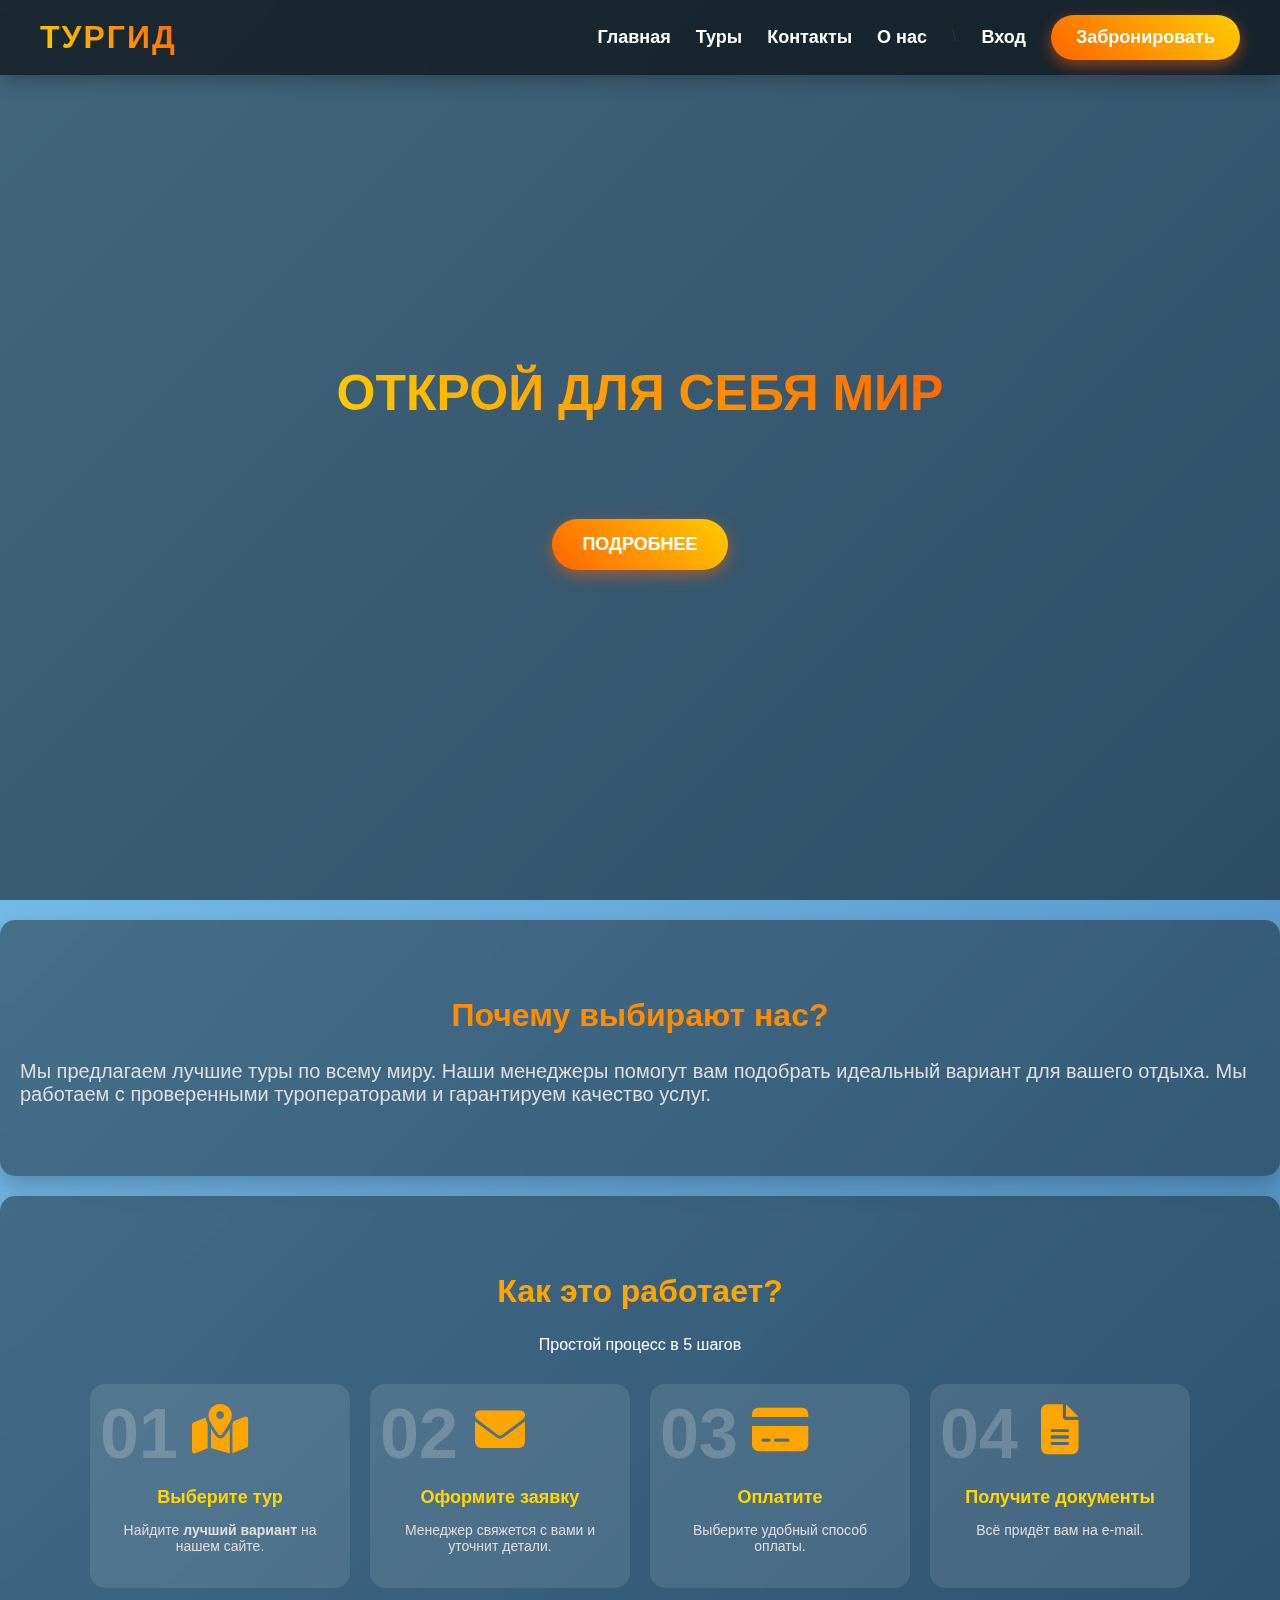
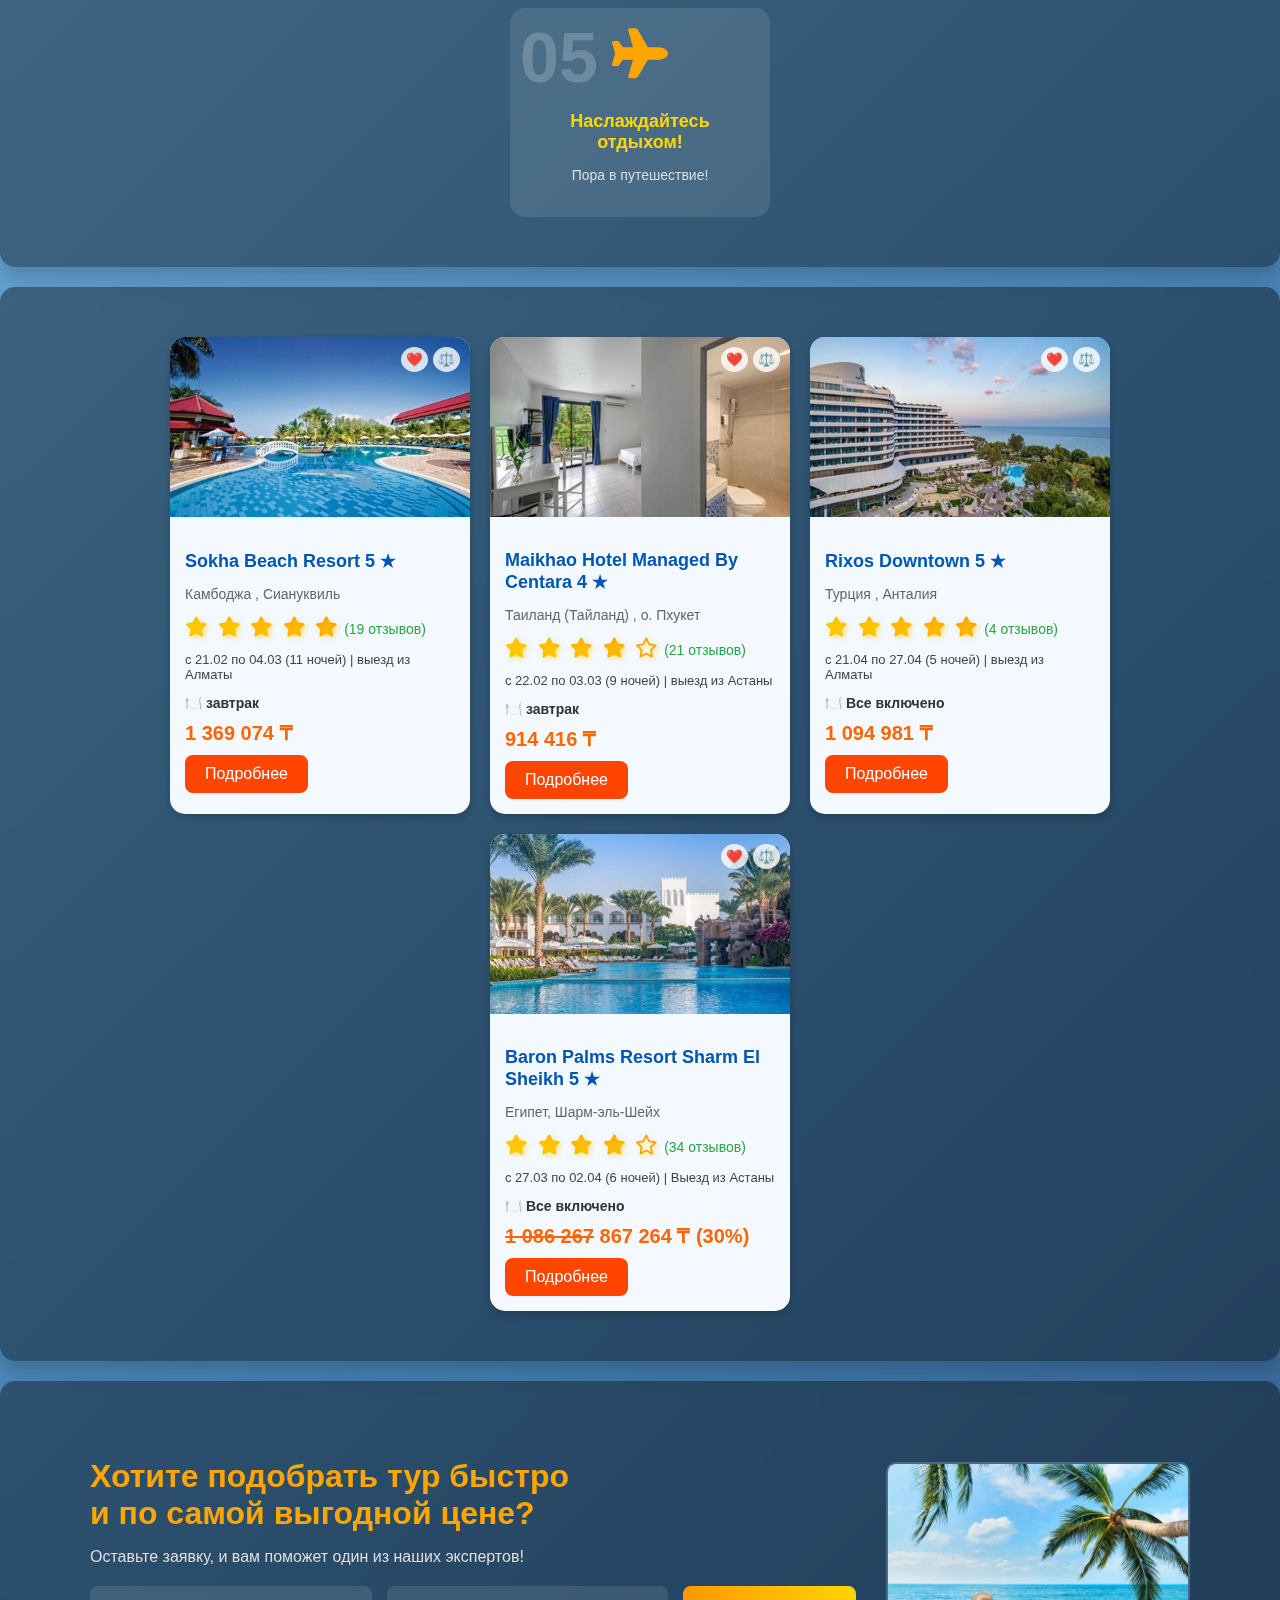
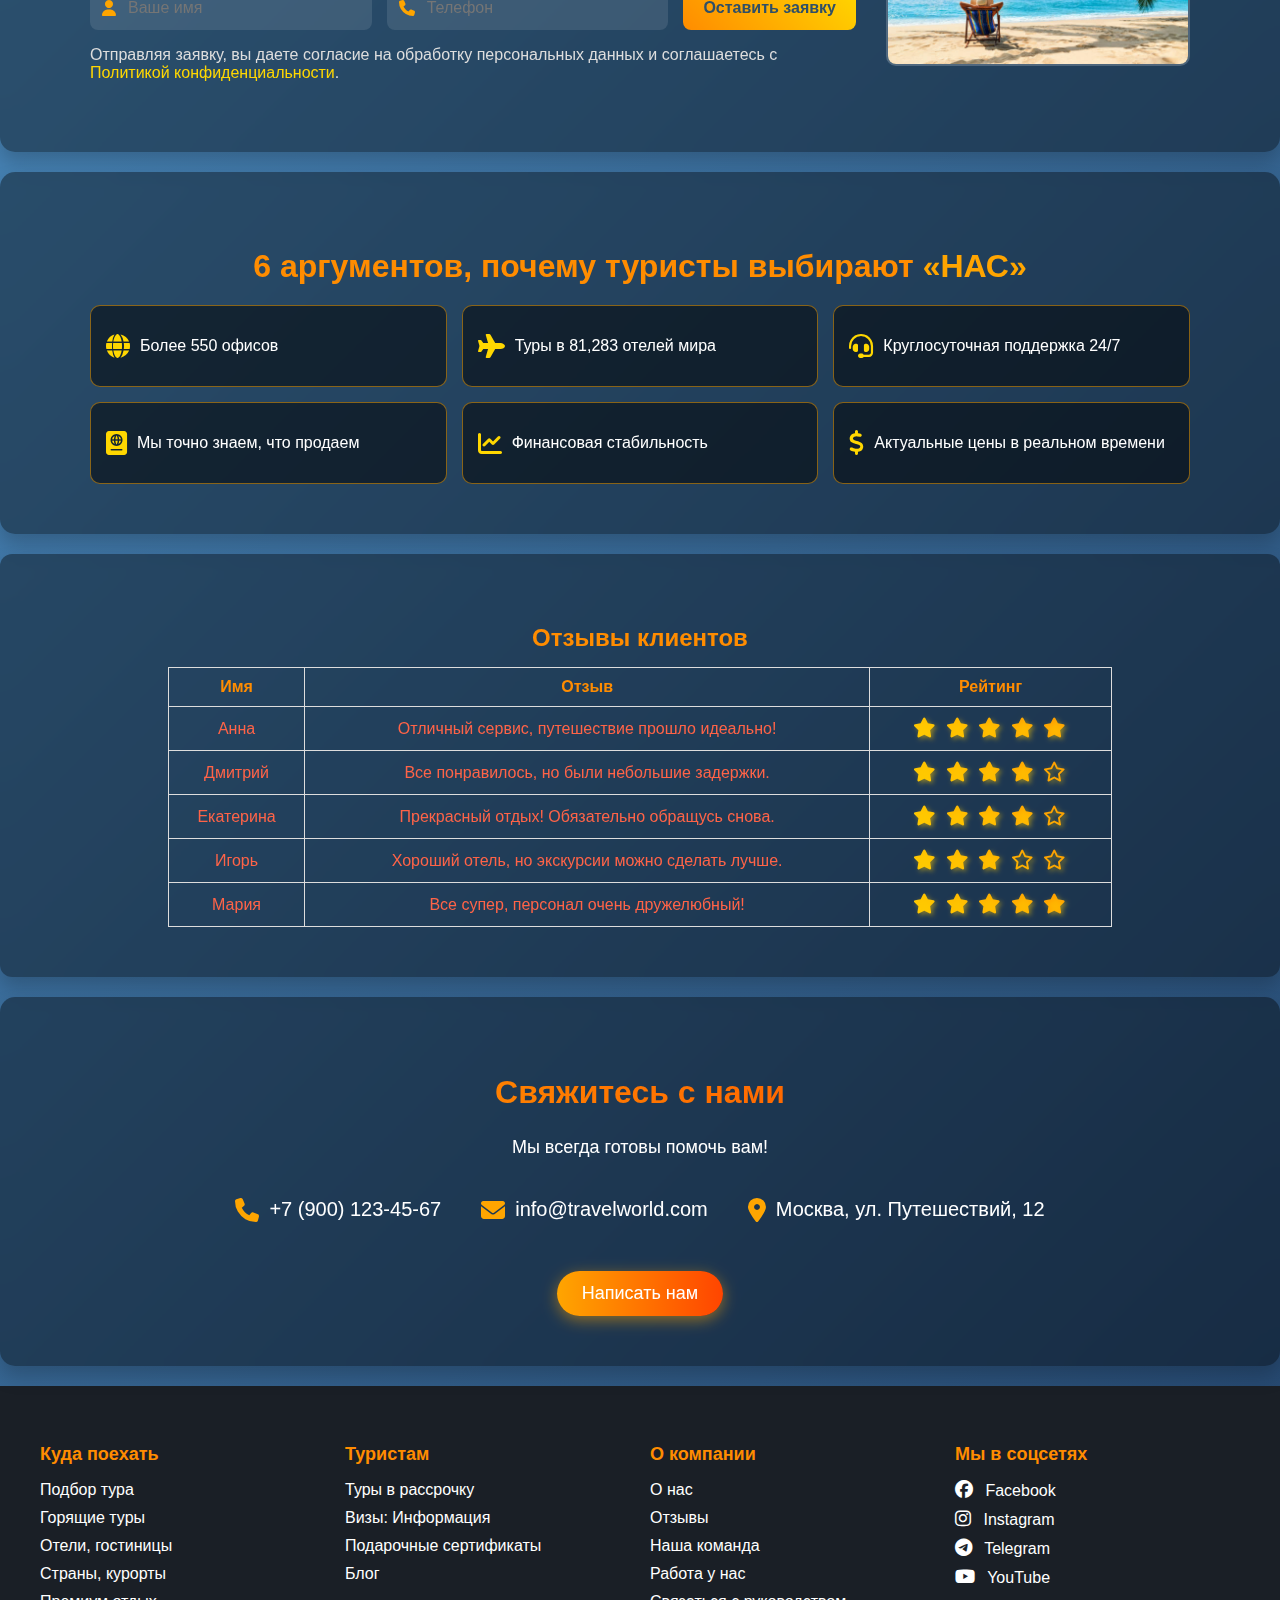
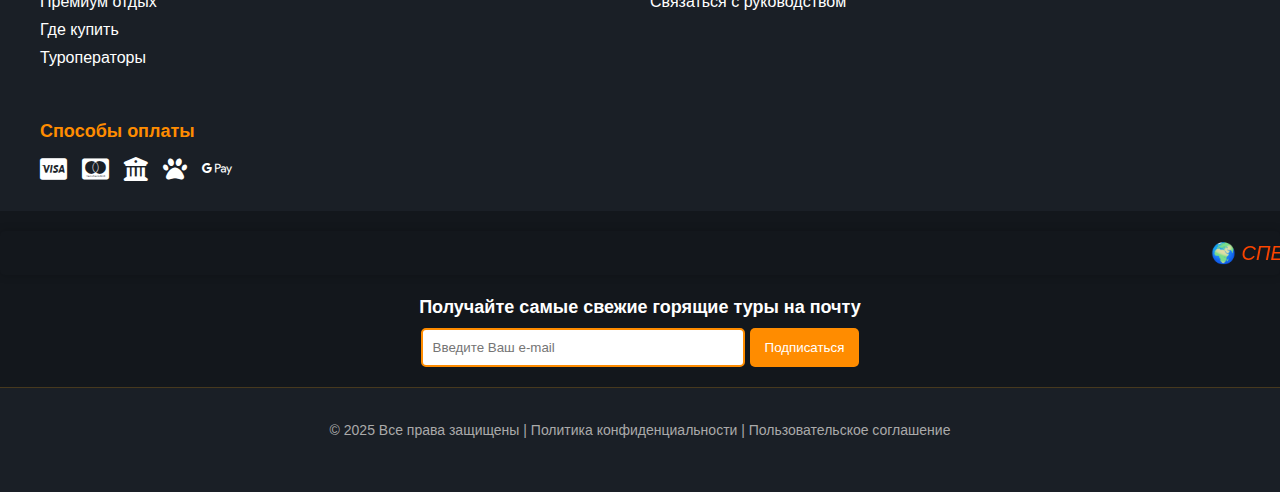
==== index.html @ cc130169 "add login form and js script" ====
<!DOCTYPE html>
<html lang="ru">
  <head>
    <meta charset="UTF-8" />
    <meta name="viewport" content="width=device-width, initial-scale=1.0" />
    <title>Туристическое агентство</title>
    <link rel="stylesheet" href="style.css" />
    <link
      rel="stylesheet"
      href="https://cdnjs.cloudflare.com/ajax/libs/font-awesome/6.4.2/css/all.min.css"
    />
  </head>
  <body>
    <header>
      <div class="header-container">
        <div class="logo">ТурГид</div>
        <div class="nav-buttons">
          <nav>
            <ul>
              <li><a href="#home">Главная</a></li>
              <li><a href="#cards-container">Туры</a></li>
              <li><a href="#contacts">Контакты</a></li>
              <li><a href="#about">О нас</a></li>
              \
              <li><a href="#" id="login-button">Вход</a></li>
            </ul>
          </nav>
          <a href="#" class="header-button">Забронировать</a>
        </div>
      </div>
    </header>

    <section id="home" class="home">
      <div class="home-content">
        <h1>Открой для себя мир</h1>
        <p>Путешествия, которые оставят незабываемые впечатления.</p>
        <a href="#" class="info">Подробнее</a>
      </div>
    </section>

    <section id="about" class="about">
      <div class="about-container">
        <div class="about-text">
          <h2>Почему выбирают нас?</h2>
          <p>
            Мы предлагаем лучшие туры по всему миру. Наши менеджеры помогут вам
            подобрать идеальный вариант для вашего отдыха. Мы работаем с
            проверенными туроператорами и гарантируем качество услуг.
          </p>
        </div>
      </div>
    </section>

    <section class="steps">
      <h2>Как это работает?</h2>
      <p>Простой процесс в 5 шагов</p>
      <div class="steps-container">
        <div class="step">
          <span class="step-number">01</span>
          <i class="fas fa-map-marked-alt"></i>
          <h3><b>Выберите тур</b></h3>
          <p>Найдите <b>лучший вариант</b> на нашем сайте.</p>
        </div>
        <div class="step">
          <span class="step-number">02</span>
          <i class="fas fa-envelope"></i>
          <h3>Оформите заявку</h3>
          <p>Менеджер свяжется с вами и уточнит детали.</p>
        </div>
        <div class="step">
          <span class="step-number">03</span>
          <i class="fas fa-credit-card"></i>
          <h3>Оплатите</h3>
          <p>Выберите удобный способ оплаты.</p>
        </div>
        <div class="step">
          <span class="step-number">04</span>
          <i class="fas fa-file-alt"></i>
          <h3>Получите документы</h3>
          <p>Всё придёт вам на e-mail.</p>
        </div>
        <div class="step">
          <span class="step-number">05</span>
          <i class="fas fa-plane"></i>
          <h3>Наслаждайтесь отдыхом!</h3>
          <p>Пора в путешествие!</p>
        </div>
      </div>
    </section>

    <div id="cards-container" class="cards-container">
      <div class="tour-card">
        <div class="card-image">
          <img src="sokha.jpg" alt="Отель" />
          <div class="card-icons">
            <button class="icon-button">❤️</button>
            <button class="icon-button">⚖️</button>
          </div>
        </div>
        <div class="card-content">
          <h3>Sokha Beach Resort 5 ★</h3>
          <p class="location">Камбоджа , Сиануквиль</p>
          <p class="rating">
            <span class="stars">
              <i class="fa-solid fa-star"></i>
              <i class="fa-solid fa-star"></i>
              <i class="fa-solid fa-star"></i>
              <i class="fa-solid fa-star"></i>
              <i class="fa-solid fa-star"></i>
            </span>
            <span class="reviews">(19 отзывов)</span>
          </p>
          <p class="details">с 21.02 по 04.03 (11 ночей) | выезд из Алматы</p>
          <p class="food">🍽️ завтрак</p>
          <p class="price">1 369 074 ₸</p>
          <button class="details-button">Подробнее</button>
        </div>
      </div>

      <div class="tour-card">
        <div class="card-image">
          <img src="maikhao.jpg" alt="Отель" />
          <div class="card-icons">
            <button class="icon-button">❤️</button>
            <button class="icon-button">⚖️</button>
          </div>
        </div>
        <div class="card-content">
          <h3>Maikhao Hotel Managed By Centara 4 ★</h3>
          <p class="location">Таиланд (Тайланд) , о. Пхукет</p>
          <p class="rating">
            <span class="stars">
              <i class="fa-solid fa-star"></i>
              <i class="fa-solid fa-star"></i>
              <i class="fa-solid fa-star"></i>
              <i class="fa-solid fa-star"></i>
              <i class="fa-regular fa-star"></i>
            </span>
            <span class="reviews">(21 отзывов)</span>
          </p>
          <p class="details">с 22.02 по 03.03 (9 ночей) | выезд из Астаны</p>
          <p class="food">🍽️ завтрак</p>
          <p class="price">914 416 ₸</p>
          <button class="details-button">Подробнее</button>
        </div>
      </div>

      <div class="tour-card">
        <div class="card-image">
          <img src="rixos.jpg" alt="Отель" />
          <div class="card-icons">
            <button class="icon-button">❤️</button>
            <button class="icon-button">⚖️</button>
          </div>
        </div>
        <div class="card-content">
          <h3>Rixos Downtown 5 ★</h3>
          <p class="location">Турция , Анталия</p>
          <p class="rating">
            <span class="stars">
              <i class="fa-solid fa-star"></i>
              <i class="fa-solid fa-star"></i>
              <i class="fa-solid fa-star"></i>
              <i class="fa-solid fa-star"></i>
              <i class="fa-solid fa-star"></i>
            </span>
            <span class="reviews">(4 отзывов)</span>
          </p>
          <p class="details">с 21.04 по 27.04 (5 ночей) | выезд из Алматы</p>
          <p class="food">🍽️ Все включено</p>
          <p class="price">1 094 981 ₸</p>
          <button class="details-button">Подробнее</button>
        </div>
      </div>

      <div class="tour-card">
        <div class="card-image">
          <img src="baron.jpg" alt="Отель" />
          <div class="card-icons">
            <button class="icon-button">❤️</button>
            <button class="icon-button">⚖️</button>
          </div>
        </div>
        <div class="card-content">
          <h3>Baron Palms Resort Sharm El Sheikh 5 ★</h3>
          <p class="location">Египет, Шарм-эль-Шейх</p>
          <p class="rating">
            <span class="stars">
              <i class="fa-solid fa-star"></i>
              <i class="fa-solid fa-star"></i>
              <i class="fa-solid fa-star"></i>
              <i class="fa-solid fa-star"></i>
              <i class="fa-regular fa-star"></i>
            </span>
            <span class="reviews">(34 отзывов)</span>
          </p>
          <p class="details">с 27.03 по 02.04 (6 ночей) | Выезд из Астаны</p>
          <p class="food">🍽️ Все включено</p>
          <p class="price"><s>1 086 267</s> 867 264 ₸ (30%)</p>
          <button class="details-button">Подробнее</button>
        </div>
      </div>
    </div>

    <section class="booking">
      <div class="booking-container">
        <div class="booking-text">
          <h2>Хотите подобрать тур быстро<br />и по самой выгодной цене?</h2>
          <p>Оставьте заявку, и вам поможет один из наших экспертов!</p>
          <form class="booking-form">
            <div class="input-group">
              <i class="fas fa-user"></i>
              <input type="text" placeholder="Ваше имя" />
            </div>
            <div class="input-group">
              <i class="fas fa-phone"></i>
              <input type="tel" placeholder="Телефон" />
            </div>
            <button type="submit" class="booking-btn">Оставить заявку</button>
          </form>
          <p class="policy">
            Отправляя заявку, вы даете согласие на обработку персональных данных
            и соглашаетесь с
            <a href="#">Политикой конфиденциальности</a>.
          </p>
        </div>
        <div class="booking-image">
          <img src="beach.jpg" alt="Отдых на пляже" />
        </div>
      </div>
    </section>

    <section class="advantages">
      <h2>6 аргументов, почему туристы выбирают <span>«НАС»</span></h2>
      <div class="advantages-container">
        <div class="advantage-item">
          <i class="fas fa-globe"></i>
          <p>Более 550 офисов</p>
        </div>
        <div class="advantage-item">
          <i class="fas fa-plane"></i>
          <p>Туры в 81,283 отелей мира</p>
        </div>
        <div class="advantage-item">
          <i class="fas fa-headset"></i>
          <p>Круглосуточная поддержка 24/7</p>
        </div>
        <div class="advantage-item">
          <i class="fas fa-passport"></i>
          <p>Мы точно знаем, что продаем</p>
        </div>
        <div class="advantage-item">
          <i class="fas fa-chart-line"></i>
          <p>Финансовая стабильность</p>
        </div>
        <div class="advantage-item">
          <i class="fas fa-dollar-sign"></i>
          <p>Актуальные цены в реальном времени</p>
        </div>
      </div>
    </section>

    <div class="reviews-section">
      <h2>Отзывы клиентов</h2>
      <table>
        <tr>
          <th>Имя</th>
          <th>Отзыв</th>
          <th>Рейтинг</th>
        </tr>
        <tr>
          <td>Анна</td>
          <td>Отличный сервис, путешествие прошло идеально!</td>
          <td>
            <span class="stars">
              <i class="fa-solid fa-star"></i>
              <i class="fa-solid fa-star"></i>
              <i class="fa-solid fa-star"></i>
              <i class="fa-solid fa-star"></i>
              <i class="fa-solid fa-star"></i>
            </span>
          </td>
        </tr>
        <tr>
          <td>Дмитрий</td>
          <td>Все понравилось, но были небольшие задержки.</td>
          <td>
            <span class="stars">
              <i class="fa-solid fa-star"></i>
              <i class="fa-solid fa-star"></i>
              <i class="fa-solid fa-star"></i>
              <i class="fa-solid fa-star"></i>
              <i class="fa-regular fa-star"></i>
            </span>
          </td>
        </tr>
        <tr>
          <td>Екатерина</td>
          <td>Прекрасный отдых! Обязательно обращусь снова.</td>
          <td>
            <span class="stars">
              <i class="fa-solid fa-star"></i>
              <i class="fa-solid fa-star"></i>
              <i class="fa-solid fa-star"></i>
              <i class="fa-solid fa-star"></i>
              <i class="fa-regular fa-star"></i>
            </span>
          </td>
        </tr>
        <tr>
          <td>Игорь</td>
          <td>Хороший отель, но экскурсии можно сделать лучше.</td>
          <td>
            <span class="stars">
              <i class="fa-solid fa-star"></i>
              <i class="fa-solid fa-star"></i>
              <i class="fa-solid fa-star"></i>
              <i class="fa-regular fa-star"></i>
              <i class="fa-regular fa-star"></i>
            </span>
          </td>
        </tr>
        <tr>
          <td>Мария</td>
          <td>Все супер, персонал очень дружелюбный!</td>
          <td>
            <span class="stars">
              <i class="fa-solid fa-star"></i>
              <i class="fa-solid fa-star"></i>
              <i class="fa-solid fa-star"></i>
              <i class="fa-solid fa-star"></i>
              <i class="fa-solid fa-star"></i>
            </span>
          </td>
        </tr>
      </table>
    </div>

    <section id="contacts" class="contacts">
      <div class="container">
        <h2 class="contacts-title">Свяжитесь с нами</h2>
        <p class="contacts-subtitle">Мы всегда готовы помочь вам!</p>
        <div class="contacts-content">
          <div class="contact-item">
            <i class="fas fa-phone"></i>
            <p>+7 (900) 123-45-67</p>
          </div>
          <div class="contact-item">
            <i class="fas fa-envelope"></i>
            <p>info@travelworld.com</p>
          </div>
          <div class="contact-item">
            <i class="fas fa-map-marker-alt"></i>
            <p>Москва, ул. Путешествий, 12</p>
          </div>
        </div>
        <button class="contacts-button">Написать нам</button>
      </div>
    </section>

    <footer class="footer">
      <div class="footer-container">
        <div class="footer-column">
          <h3>Куда поехать</h3>
          <ul>
            <li><a href="#">Подбор тура</a></li>
            <li><a href="#">Горящие туры</a></li>
            <li><a href="#">Отели, гостиницы</a></li>
            <li><a href="#">Страны, курорты</a></li>
            <li><a href="#">Премиум отдых</a></li>
            <li><a href="#">Где купить</a></li>
            <li><a href="#">Туроператоры</a></li>
          </ul>
        </div>
        <div class="footer-column">
          <h3>Туристам</h3>
          <ul>
            <li><a href="#">Туры в рассрочку</a></li>
            <li><a href="#">Визы: Информация</a></li>
            <li><a href="#">Подарочные сертификаты</a></li>
            <li><a href="#">Блог</a></li>
          </ul>
        </div>
        <div class="footer-column">
          <h3>О компании</h3>
          <ul>
            <li><a href="#">О нас</a></li>
            <li><a href="#">Отзывы</a></li>
            <li><a href="#">Наша команда</a></li>
            <li><a href="#">Работа у нас</a></li>
            <li><a href="#">Связаться с руководством</a></li>
          </ul>
        </div>
        <div class="footer-column">
          <h3>Мы в соцсетях</h3>
          <ul class="social-icons">
            <li>
              <a href="#"><i class="fab fa-facebook"></i> Facebook</a>
            </li>
            <li>
              <a href="#"><i class="fab fa-instagram"></i> Instagram</a>
            </li>
            <li>
              <a href="#"><i class="fab fa-telegram"></i> Telegram</a>
            </li>
            <li>
              <a href="#"><i class="fab fa-youtube"></i> YouTube</a>
            </li>
          </ul>
        </div>

        <div class="footer-column">
          <h3>Способы оплаты</h3>
          <div class="payment-icons">
            <i class="fab fa-cc-visa"></i>
            <i class="fab fa-cc-mastercard"></i>
            <i class="fas fa-university"></i>
            <i class="fas fa-paw"></i>
            <i class="fab fa-google-pay"></i>
          </div>
        </div>
      </div>

      <div class="subscribe-container">
        <marquee behavior="scroll" direction="left">
          🌍 <i>Специальное предложение!</i> Скидки до <b>30%</b> на туры в
          Турцию и Египет! 🏖️
        </marquee>
        <h3>Получайте самые свежие горящие туры на почту</h3>
        <form class="subscribe-form">
          <input type="email" placeholder="Введите Ваш e-mail" required />
          <button type="submit">Подписаться</button>
        </form>
      </div>

      <div class="footer-bottom">
        <p>
          © 2025 Все права защищены | Политика конфиденциальности |
          Пользовательское соглашение
        </p>
      </div>
    </footer>

    <div id="overlay" class="overlay"></div>

    <div id="login-form-container" class="login-form-container">
      <span class="close-btn" id="close-btn">&times;</span>
      <!-- Ваша форма входа -->
      <form class="form">
        <div class="flex-column">
          <label>Email </label>
        </div>
        <div class="inputForm">
          <svg
            height="20"
            viewBox="0 0 32 32"
            width="20"
            xmlns="http://www.w3.org/2000/svg"
          >
            <g id="Layer_3" data-name="Layer 3">
              <path
                d="m30.853 13.87a15 15 0 0 0 -29.729 4.082 15.1 15.1 0 0 0 12.876 12.918 15.6 15.6 0 0 0 2.016.13 14.85 14.85 0 0 0 7.715-2.145 1 1 0 1 0 -1.031-1.711 13.007 13.007 0 1 1 5.458-6.529 2.149 2.149 0 0 1 -4.158-.759v-10.856a1 1 0 0 0 -2 0v1.726a8 8 0 1 0 .2 10.325 4.135 4.135 0 0 0 7.83.274 15.2 15.2 0 0 0 .823-7.455zm-14.853 8.13a6 6 0 1 1 6-6 6.006 6.006 0 0 1 -6 6z"
              ></path>
            </g>
          </svg>
          <input type="text" class="input" placeholder="Enter your Email" />
        </div>

        <div class="flex-column">
          <label>Password </label>
        </div>
        <div class="inputForm">
          <svg
            height="20"
            viewBox="-64 0 512 512"
            width="20"
            xmlns="http://www.w3.org/2000/svg"
          >
            <path
              d="m336 512h-288c-26.453125 0-48-21.523438-48-48v-224c0-26.476562 21.546875-48 48-48h288c26.453125 0 48 21.523438 48 48v224c0 26.476562-21.546875 48-48 48zm-288-288c-8.8125 0-16 7.167969-16 16v224c0 8.832031 7.1875 16 16 16h288c8.8125 0 16-7.167969 16-16v-224c0-8.832031-7.1875-16-16-16zm0 0"
            ></path>
            <path
              d="m304 224c-8.832031 0-16-7.167969-16-16v-80c0-52.929688-43.070312-96-96-96s-96 43.070312-96 96v80c0 8.832031-7.167969 16-16 16s-16-7.167969-16-16v-80c0-70.59375 57.40625-128 128-128s128 57.40625 128 128v80c0 8.832031-7.167969 16-16 16zm0 0"
            ></path>
          </svg>
          <input
            type="password"
            class="input"
            placeholder="Enter your Password"
          />
          <svg
            viewBox="0 0 576 512"
            height="1em"
            xmlns="http://www.w3.org/2000/svg"
          >
            <path
              d="M288 32c-80.8 0-145.5 36.8-192.6 80.6C48.6 156 17.3 208 2.5 243.7c-3.3 7.9-3.3 16.7 0 24.6C17.3 304 48.6 356 95.4 399.4C142.5 443.2 207.2 480 288 480s145.5-36.8 192.6-80.6c46.8-43.5 78.1-95.4 93-131.1c3.3-7.9 3.3-16.7 0 24.6c-14.9-35.7-46.2-87.7-93-131.1C433.5 68.8 368.8 32 288 32zM144 256a144 144 0 1 1 288 0 144 144 0 1 1 -288 0zm144-64c0 35.3-28.7 64-64 64c-7.1 0-13.9-1.2-20.3-3.3c-5.5-1.8-11.9 1.6-11.7 7.4c.3 6.9 1.3 13.8 3.2 20.7c13.7 51.2 66.4 81.6 117.6 67.9s81.6-66.4 67.9-117.6c-11.1-41.5-47.8-69.4-88.6-71.1c-5.8-.2-9.2 6.1-7.4 11.7c2.1 6.4 3.3 13.2 3.3 20.3z"
            ></path>
          </svg>
        </div>

        <div class="flex-row">
          <div>
            <input type="checkbox" />
            <label>Remember me </label>
          </div>
          <span class="span">Forgot password?</span>
        </div>
        <button class="button-submit">Sign In</button>
        <p class="p">
          Don't have an account? <span class="span">Sign Up</span>
        </p>
        <p class="p line">Or With</p>

        <div class="flex-row">
          <button class="btn google">
            <svg
              version="1.1"
              width="20"
              id="Layer_1"
              xmlns="http://www.w3.org/2000/svg"
              xmlns:xlink="http://www.w3.org/1999/xlink"
              x="0px"
              y="0px"
              viewBox="0 0 512 512"
              style="enable-background: new 0 0 512 512"
              xml:space="preserve"
            >
              <path
                style="fill: #fbbb00"
                d="M113.47,309.408L95.648,375.94l-65.139,1.378C11.042,341.211,0,299.9,0,256
    c0-42.451,10.324-82.483,28.624-117.732h0.014l57.992,10.632l25.404,57.644c-5.317,15.501-8.215,32.141-8.215,49.456
    C103.821,274.792,107.225,292.797,113.47,309.408z"
              ></path>
              <path
                style="fill: #518ef8"
                d="M507.527,208.176C510.467,223.662,512,239.655,512,256c0,18.328-1.927,36.206-5.598,53.451
    c-12.462,58.683-45.025,109.925-90.134,146.187l-0.014-0.014l-73.044-3.727l-10.338-64.535
    c29.932-17.554,53.324-45.025,65.646-77.911h-136.89V208.176h138.887L507.527,208.176L507.527,208.176z"
              ></path>
              <path
                style="fill: #28b446"
                d="M416.253,455.624l0.014,0.014C372.396,490.901,316.666,512,256,512
    c-97.491,0-182.252-54.491-225.491-134.681l82.961-67.91c21.619,57.698,77.278,98.771,142.53,98.771
    c28.047,0,54.323-7.582,76.87-20.818L416.253,455.624z"
              ></path>
              <path
                style="fill: #f14336"
                d="M419.404,58.936l-82.933,67.896c-23.335-14.586-50.919-23.012-80.471-23.012
    c-66.729,0-123.429,42.957-143.965,102.724l-83.397-68.276h-0.014C71.23,56.123,157.06,0,256,0
    C318.115,0,375.068,22.126,419.404,58.936z"
              ></path>
            </svg>

            Google</button
          ><button class="btn apple">
            <svg
              version="1.1"
              height="20"
              width="20"
              id="Capa_1"
              xmlns="http://www.w3.org/2000/svg"
              xmlns:xlink="http://www.w3.org/1999/xlink"
              x="0px"
              y="0px"
              viewBox="0 0 22.773 22.773"
              style="enable-background: new 0 0 22.773 22.773"
              xml:space="preserve"
            >
              <g>
                <g>
                  <path
                    d="M15.769,0c0.053,0,0.106,0,0.162,0c0.13,1.606-0.483,2.806-1.228,3.675c-0.731,0.863-1.732,1.7-3.351,1.573 c-0.108-1.583,0.506-2.694,1.25-3.561C13.292,0.879,14.557,0.16,15.769,0z"
                  ></path>
                  <path
                    d="M20.67,16.716c0,0.016,0,0.03,0,0.045c-0.455,1.378-1.104,2.559-1.896,3.655c-0.723,0.995-1.609,2.334-3.191,2.334 c-1.367,0-2.275-0.879-3.676-0.903c-1.482-0.024-2.297,0.735-3.652,0.926c-0.155,0-0.31,0-0.462,0 c-0.995-0.144-1.798-0.932-2.383-1.642c-1.725-2.098-3.058-4.808-3.306-8.276c0-0.34,0-0.679,0-1.019 c0.105-2.482,1.311-4.5,2.914-5.478c0.846-0.52,2.009-0.963,3.304-0.765c0.555,0.086,1.122,0.276,1.619,0.464 c0.471,0.181,1.06,0.502,1.618,0.485c0.378-0.011,0.754-0.208,1.135-0.347c1.116-0.403,2.21-0.865,3.652-0.648 c1.733,0.262,2.963,1.032,3.723,2.22c-1.466,0.933-2.625,2.339-2.427,4.74C17.818,14.688,19.086,15.964,20.67,16.716z"
                  ></path>
                </g>
              </g>
            </svg>

            Apple
          </button>
        </div>
      </form>
    </div>

    <script>
          document.addEventListener('DOMContentLoaded', function () {
      const loginButton = document.getElementById('login-button');
      const loginFormContainer = document.getElementById('login-form-container');
      const closeButton = document.getElementById('close-btn');
      const overlay = document.getElementById('overlay');
      const body = document.body;

      // Открыть форму и оверлей
      loginButton.addEventListener('click', function (event) {
        event.preventDefault(); // Предотвращаем переход по ссылке
        overlay.style.display = 'block'; // Показываем оверлей
        loginFormContainer.style.display = 'block'; // Показываем форму
        body.classList.add('no-scroll'); // Запрещаем прокрутку
      });

      // Закрыть форму и оверлей
      closeButton.addEventListener('click', function () {
        overlay.style.display = 'none'; // Скрываем оверлей
        loginFormContainer.style.display = 'none'; // Скрываем форму // Скрываем форму
        body.classList.remove('no-scroll'); // Разрешаем прокрутку
      });
    });
    </script>
  </body>
</html>
---- style.css ----
body {
  font-family: "Poppins", sans-serif;
  margin: 0;
  padding: 0;
  background: linear-gradient(135deg, #87CEFA, #4682B4, #1E3A5F);;
  color: #333;
}




header {
  position: fixed;
  width: 100%;
  top: 0;
  left: 0;
  background: rgba(0, 0, 0, 0.6);
  backdrop-filter: blur(10px);
  box-shadow: 0 4px 20px rgba(0, 0, 0, 0.3);
  padding: 15px 0;
  z-index: 1000;
}


.header-container {
  display: flex;
  justify-content: space-between; 
  align-items: center;
  max-width: 1200px;
  margin: 0 auto;
  padding: 0 20px;
}


.logo {
  font-size: 32px;
  font-weight: bold;
  text-transform: uppercase;
  letter-spacing: 2px;
  background: linear-gradient(45deg, #ffcc00, #ff6600);
  -webkit-background-clip: text;
  -webkit-text-fill-color: transparent;
  transition: transform 0.3s ease-in-out;
}

.logo:hover {
  transform: scale(1.1);
  cursor: pointer;
}


.nav-buttons {
  display: flex;
  align-items: center;
  gap: 25px;
}


nav ul {
  list-style: none;
  display: flex;
  gap: 25px;
  margin: 0;
  padding: 0;
}



nav ul li {
  display: inline;
}


nav ul li a {
  color: white;
  font-size: 18px;
  text-decoration: none;
  font-weight: bold;
  position: relative;
  transition: color 0.3s ease-in-out;
}

nav ul li a:hover {
  color: #ff6600;
}


nav ul li a::after {
  content: "";
  position: absolute;
  left: 0;
  bottom: -8px;
  width: 0;
  height: 4px;
  background: linear-gradient(90deg, #ffcc00, #ff6600);
  border-radius: 4px;
  transition: width 0.3s ease-in-out;
}

nav ul li a:hover::after {
  width: 100%;
}


.header-button {
  background: linear-gradient(45deg, #ff6600, #ffcc00);
  color: white;
  padding: 12px 25px;
  border-radius: 25px;
  font-weight: bold;
  text-decoration: none;
  font-size: 18px;
  transition: all 0.3s ease-in-out;
  box-shadow: 0 5px 15px rgba(255, 102, 0, 0.5);
}

.header-button:hover {
  transform: scale(1.1);
  box-shadow: 0 8px 20px rgba(255, 102, 0, 0.8);
}

.home {
  position: relative;
  width: 100%;
  height: 100vh;
  background: url('https://source.unsplash.com/1600x900/?nature,travel') no-repeat center center/cover;
  display: flex;
  align-items: center;
  justify-content: center;
  text-align: center;
  color: white;
  overflow: hidden;
}


.home::before {
  content: "";
  position: absolute;
  top: 0;
  left: 0;
  width: 100%;
  height: 100%;
  background: rgba(0, 0, 0, 0.5);
  z-index: 1;
}


.home-content {
  position: relative;
  z-index: 2;
  max-width: 800px;
  padding: 20px;
}


.home h1 {
  font-size: 50px;
  font-weight: bold;
  text-transform: uppercase;
  background: linear-gradient(45deg, #ffcc00, #ff6600);
  -webkit-background-clip: text;
  -webkit-text-fill-color: transparent;
  animation: fadeInDown 1s ease-in-out;
}


.home p {
  font-size: 20px;
  margin-top: 10px;
  opacity: 0;
  animation: fadeInUp 1.2s ease-in-out forwards;
}


.home .info {
  display: inline-block;
  margin-top: 20px;
  padding: 15px 30px;
  font-size: 18px;
  font-weight: bold;
  text-transform: uppercase;
  color: white;
  background: linear-gradient(45deg, #ff6600, #ffcc00);
  border-radius: 30px;
  text-decoration: none;
  transition: all 0.3s ease-in-out;
  box-shadow: 0 5px 15px rgba(255, 102, 0, 0.5);
}


.home .info:hover {
  transform: scale(1.1);
  box-shadow: 0 10px 20px rgba(255, 102, 0, 0.7);
}


@keyframes fadeInDown {
  from { opacity: 0; transform: translateY(-50px); }
  to { opacity: 1; transform: translateY(0); }
}

@keyframes fadeInUp {
  from { opacity: 0; transform: translateY(50px); }
  to { opacity: 1; transform: translateY(0); }
}

.about {
  background: rgba(0, 0, 0, 0.4);
  backdrop-filter: blur(8px);
  border-radius: 15px;
  padding: 50px;
  margin: 20px auto;
  box-shadow: 0px 10px 20px rgba(0, 0, 0, 0.2);
  padding: 50px 20px;
  color: white;
}



.about h2 {
  font-size: 32px;
  text-align: center;
  color: #FF8C00; 
}

.about p {
  font-size: 20px;
  color: #ddd;
  margin-top: 20px;
}



.steps {
  text-align: center;
  background: rgba(0, 0, 0, 0.4);
  backdrop-filter: blur(8px);
  border-radius: 15px;
  padding: 50px;
  margin: 20px auto;
  box-shadow: 0px 10px 20px rgba(0, 0, 0, 0.2);
  padding: 50px 20px;
  color: #fff;
}

.steps h2 {
  font-size: 32px;
  color: #FFA500; 
}

.steps-container {
  display: flex;
  justify-content: center;
  gap: 20px;
  flex-wrap: wrap;
  margin-top: 30px;
}

.step {
  background: rgba(255, 255, 255, 0.1);
  padding: 20px;
  border-radius: 15px;
  width: 220px;
  text-align: center;
  position: relative;
  transition: transform 0.3s, box-shadow 0.3s;
}

.step i {
    font-size: 50px;
    color: #FFA500;
    margin-bottom: 15px;
}

.step:hover {
  cursor: pointer;
  transform: translateY(-5px);
  box-shadow: 0 4px 15px rgba(255, 165, 0, 0.5);
}

.step-number {
  font-size: 70px;
  font-weight: bold;
  color: rgba(255, 255, 255, 0.2);
  position: absolute;
  top: 10px;
  left: 10px;
}

.step img {
  width: 50px;
  height: 50px;
  margin-bottom: 15px;
}

.step h3 {
  font-size: 18px;
  color: #FFD700; 
}

.step p {
  font-size: 14px;
  color: #ddd;
}


.cards-container {
  background: rgba(0, 0, 0, 0.4);
  backdrop-filter: blur(8px);
  border-radius: 15px;
  padding: 50px;
  margin: 20px auto;
  box-shadow: 0px 10px 20px rgba(0, 0, 0, 0.2);
  display: flex;
  justify-content: center;
  gap: 20px;
  flex-wrap: wrap;
  margin-top: 20px;
}




.tour-card {
  width: 300px;
  border-radius: 15px;
  overflow: hidden;
  background: #f3f9ff; 
  box-shadow: 0px 4px 10px rgba(0, 0, 0, 0.2);
  transition: transform 0.3s ease-in-out, box-shadow 0.3s ease-in-out;
}


.card-image {
  position: relative;
  width: 100%;
  height: 180px;
}

.card-image img {
  width: 100%;
  height: 100%;
  object-fit: cover;
}


.card-icons {
  position: absolute;
  top: 10px;
  right: 10px;
  display: flex;
  gap: 5px;
}

.icon-button {
  background: rgba(255, 255, 255, 0.8);
  border: none;
  padding: 5px;
  border-radius: 50%;
  cursor: pointer;
}


.card-content {
  padding: 15px;
}

h3 {
  font-size: 18px;
  color: #0056b3; 
  margin-bottom: 5px;
}

.location {
  font-size: 14px;
  color: #666;
}


.rating {
  font-size: 14px;
  color: #28a745;
  margin-bottom: 5px;
}

.stars {
  display: inline-block;
  font-size: 20px;
  letter-spacing: 2px;
  background: linear-gradient(45deg, #ffcc00, #ff9900);
  -webkit-background-clip: text;
  -webkit-text-fill-color: transparent;
  text-shadow: 2px 2px 5px rgba(255, 204, 0, 0.5);
}

.stars i {
  font-size: 20px;
  color: gold;
  text-shadow: 2px 2px 5px rgba(255, 204, 0, 0.5);
}

.details {
  font-size: 13px;
  color: #444;
}

.food {
  font-size: 14px;
  font-weight: bold;
  margin: 5px 0;
}

.price {
  font-size: 20px;
  font-weight: bold;
  color: #ff6600;
  margin: 10px 0;
}


.details-button {
  background: #ff4500; /* Яркий оранжево-красный */
  color: white;
  font-size: 16px;
  padding: 10px 20px;
  border: none;
  border-radius: 8px;
  cursor: pointer;
  transition: 0.3s ease;
}

.details-button:hover {
  background: #ff6347; /* Светлее при наведении */
  transform: scale(1.05);
}


.tour-card:hover {
  transform: translateY(-5px);
  box-shadow: 0px 8px 20px rgba(0, 0, 0, 0.3);
}

.contacts {
  background: rgba(0, 0, 0, 0.4);
  backdrop-filter: blur(8px);
  border-radius: 15px;
  padding: 50px;
  margin: 20px auto;
  box-shadow: 0px 10px 20px rgba(0, 0, 0, 0.2);
  color: white;
  text-align: center;
  padding: 50px 20px;
}
.contacts-title {
  font-size: 32px;
  font-weight: bold;
  background: linear-gradient(90deg, #FFA500, #FF4500);
  -webkit-background-clip: text;
  -webkit-text-fill-color: transparent;
}
.contacts-subtitle {
  font-size: 18px;
  margin-bottom: 20px;
}
.contacts-content {
  display: flex;
  justify-content: center;
  gap: 40px;
  margin-bottom: 30px;
}
.contact-item {
  display: flex;
  align-items: center;
  gap: 10px;
  font-size: 20px;
}
.contact-item i {
  color: #FFA500;
  font-size: 24px;
}
.contacts-button {
  background: linear-gradient(90deg, #FFA500, #FF4500);
  border: none;
  padding: 12px 25px;
  font-size: 18px;
  color: white;
  border-radius: 25px;
  cursor: pointer;
  transition: 0.3s;
  box-shadow: 0 4px 15px rgba(255, 165, 0, 0.5);
}
.contacts-button:hover {
  transform: scale(1.05);
}

.booking {
  background: rgba(0, 0, 0, 0.4);
  backdrop-filter: blur(8px);
  border-radius: 15px;
  padding: 50px;
  margin: 20px auto;
  box-shadow: 0px 10px 20px rgba(0, 0, 0, 0.2);
  padding: 50px;
  border-radius: 15px;
  color: white;
  display: flex;
  justify-content: center;
}

.booking-container {
  display: flex;
  align-items: center;
  gap: 30px;
  max-width: 1100px;
  width: 100%;
}

.booking-text {
  flex: 1;
}

.booking h2 {
  font-size: 32px;
  color: #FFA500; 
  margin-bottom: 15px;
}

.booking p {
  font-size: 16px;
  color: #ddd;
  margin-bottom: 20px;
}

.booking-form {
  display: flex;
  gap: 15px;
  margin-bottom: 10px;
}

.input-group {
  display: flex;
  align-items: center;
  background: rgba(255, 255, 255, 0.1);
  padding: 12px;
  border-radius: 8px;
  flex: 1;
}

.input-group i {
  color: #FFA500;
  margin-right: 10px;
}

.input-group input {
  border: none;
  background: none;
  outline: none;
  color: white;
  font-size: 16px;
  width: 100%;
}

.booking-btn {
  background: linear-gradient(45deg, #FF8C00, #FFD700);
  border: none;
  padding: 12px 20px;
  border-radius: 8px;
  font-size: 16px;
  font-weight: bold;
  color: #2F4F67;
  cursor: pointer;
  transition: 0.3s;
}

.booking-btn:hover {
  background: linear-gradient(45deg, #FFA500, #FFD700);
  box-shadow: 0px 4px 10px rgba(255, 165, 0, 0.5);
}

.policy {
  font-size: 12px;
  color: rgba(255, 255, 255, 0.8);
}

.policy a {
  color: #FFD700;
  text-decoration: none;
}

.booking-image img {
  width: 300px;
  border-radius: 10px;
  border: 2px solid rgba(255, 255, 255, 0.2);
  transition: transform 1s ease;
}

.booking-image img:hover {
  transform: rotate(5deg);
  cursor: pointer;
}


.advantages {
  background: rgba(0, 0, 0, 0.4);
  backdrop-filter: blur(8px);
  border-radius: 15px;
  padding: 50px;
  margin: 20px auto;
  box-shadow: 0px 10px 20px rgba(0, 0, 0, 0.2);;
  padding: 50px;
  text-align: center;
  color: white;
}

.advantages h2 {
  font-size: 32px;
  color: #FF8C00; 
  margin-bottom: 20px;
}

.advantages h2 span {
  color: #FFA500;
}

.advantages-container {
  display: grid;
  grid-template-columns: repeat(3, 1fr);
  gap: 15px;
  max-width: 1100px;
  margin: auto;
}

.advantage-item {
  display: flex;
  align-items: center;
  gap: 10px;
  background: rgba(0, 0, 0, 0.5);
  padding: 15px;
  border-radius: 10px;
  transition: 0.3s;
  border: 1px solid rgba(255, 165, 0, 0.5);
}

.advantage-item i {
  font-size: 24px;
  color: #FFD700;
}

.advantage-item p {
  font-size: 16px;
  color: white;
}

.advantage-item:hover {
  background: rgba(255, 165, 0, 0.2);
  transform: scale(1.05);
}

.footer {
  background-color: #1a1f26;
  color: white;
  padding: 40px 0;
}

.footer-container {
  display: grid;
  grid-template-columns: repeat(4, 1fr);
  gap: 20px;
  max-width: 1200px;
  margin: auto;
}

.footer-column h3 {
  color: #FF8C00;
  font-size: 18px;
  margin-bottom: 15px;
}

.footer-column ul {
  list-style: none;
  padding: 0;
}

.footer-column ul li {
  margin-bottom: 10px;
}

.footer-column ul li a {
  color: white;
  text-decoration: none;
  transition: 0.3s;
}

.footer-column ul li a:hover {
  color: #FFA500;
}

.social-icons i {
  font-size: 18px;
  margin-right: 8px;
}

.footer-bottom {
  text-align: center;
  padding-top: 20px;
  font-size: 14px;
  color: #aaa;
  border-top: 1px solid rgba(255, 165, 0, 0.2);
}

.subscribe-container {
  text-align: center;
  margin-top: 30px;
  padding: 20px 0;
  background-color: #13171c;
}

.subscribe-container h3 {
  color: white;
  font-size: 18px;
  margin-bottom: 10px;
}

.subscribe-form {
  display: flex;
  justify-content: center;
  gap: 5px;
}

.subscribe-form input {
  width: 300px;
  padding: 10px;
  border: none;
  border-radius: 5px;
  border: 2px solid #FF8C00;
  outline: none;
}


.subscribe-form button {
  background-color: #FF8C00;
  color: white;
  padding: 10px 15px;
  border: none;
  border-radius: 5px;
  cursor: pointer;
  transition: 0.3s;
}

.subscribe-form button:hover {
  background-color: #FFA500;
}

.payment-icons {
  display: flex;
  gap: 15px;
  margin-top: 10px;
  font-size: 24px;
  color: white;
}

.payment-icons i {
  transition: transform 1s ease-in-out;
}

.payment-icons i:hover {
  transform: rotate(360deg);
  cursor: pointer;
  color: #fca311; 
}

marquee {
  font-size: 20px;
  color: #ff4500;
  padding: 10px;
  border-radius: 5px;
  box-shadow: 0 0 10px rgba(0, 0, 0, 0.2);
  text-transform: uppercase;
}


.reviews-section {
  margin-top: 40px;
  padding: 20px;
  background: rgba(0, 0, 0, 0.4);
  backdrop-filter: blur(8px);
  border-radius: 15px;
  padding: 50px;
  margin: 20px auto;
  box-shadow: 0px 10px 20px rgba(0, 0, 0, 0.2);
  border-radius: 12px;
}

.reviews-section h2 {
  text-align: center;
  font-size: 24px;
  margin-bottom: 15px;
  color: #FF8C00;
}

table {
  width: 80%;
  align-items: center;
  margin: 0 auto;
  border-collapse: collapse;
}

th, td {
  border: 1px solid #ddd;
  color: #ff6347;
  padding: 10px;
  text-align: center;
}

th {
  
  color: #FF8C00;
}


.form {
  display: flex;
  flex-direction: column;
  gap: 10px;
  background-color: #ffffff;
  padding: 30px;
  width: 450px;
  border-radius: 20px;
  font-family: -apple-system, BlinkMacSystemFont, 'Segoe UI', Roboto, Oxygen, Ubuntu, Cantarell, 'Open Sans', 'Helvetica Neue', sans-serif;
}

::placeholder {
  font-family: -apple-system, BlinkMacSystemFont, 'Segoe UI', Roboto, Oxygen, Ubuntu, Cantarell, 'Open Sans', 'Helvetica Neue', sans-serif;
}

.form button {
  align-self: flex-end;
}

.flex-column > label {
  color: #151717;
  font-weight: 600;
}

.inputForm {
  border: 1.5px solid #ecedec;
  border-radius: 10px;
  height: 50px;
  display: flex;
  align-items: center;
  padding-left: 10px;
  transition: 0.2s ease-in-out;
}

.input {
  margin-left: 10px;
  border-radius: 10px;
  border: none;
  width: 85%;
  height: 100%;
}

.input:focus {
  outline: none;
}

.inputForm:focus-within {
  border: 1.5px solid #2d79f3;
}

.flex-row {
  display: flex;
  flex-direction: row;
  align-items: center;
  gap: 10px;
  justify-content: space-between;
}

.flex-row > div > label {
  font-size: 14px;
  color: black;
  font-weight: 400;
}

.span {
  font-size: 14px;
  margin-left: 5px;
  color: #2d79f3;
  font-weight: 500;
  cursor: pointer;
}

.button-submit {
  margin: 20px 0 10px 0;
  background-color: #151717;
  border: none;
  color: white;
  font-size: 15px;
  font-weight: 500;
  border-radius: 10px;
  height: 50px;
  width: 100%;
  cursor: pointer;
}

.button-submit:hover {
  background-color: #252727;
}

.p {
  text-align: center;
  color: black;
  font-size: 14px;
  margin: 5px 0;
}

.btn {
  margin-top: 10px;
  width: 100%;
  height: 50px;
  border-radius: 10px;
  display: flex;
  justify-content: center;
  align-items: center;
  font-weight: 500;
  gap: 10px;
  border: 1px solid #ededef;
  background-color: white;
  cursor: pointer;
  transition: 0.2s ease-in-out;
}

.btn:hover {
  border: 1px solid #2d79f3;
  
}

/* Стили для контейнера формы */
.login-form-container {
  display: none; /* По умолчанию скрыта */
  position: fixed;
  top: 50%;
  left: 50%;
  transform: translate(-50%, -50%);
  background-color: rgba(255, 255, 255, 0.9); /* Прозрачный белый фон */
  padding: 20px;
  border-radius: 10px;
  box-shadow: 0 0 10px rgba(0, 0, 0, 0.3);
  z-index: 1000; /* Форма поверх оверлея */
}

/* Стили для кнопки закрытия */
.close-btn {
  position: absolute;
  top: 10px;
  right: 10px;
  font-size: 24px;
  cursor: pointer;
  color: #333;
}

.close-btn:hover {
  color: #000;
}

/* Запрет прокрутки */
body.no-scroll {
  overflow: hidden;
}

/* Стили для оверлея */
.overlay {
  display: none; /* По умолчанию скрыт */
  position: fixed;
  top: 0;
  left: 0;
  width: 100%;
  height: 100%;
  background-color: rgba(0, 0, 0, 0.7); /* Темный прозрачный фон */
  z-index: 999; /* Оверлей под формой */
}
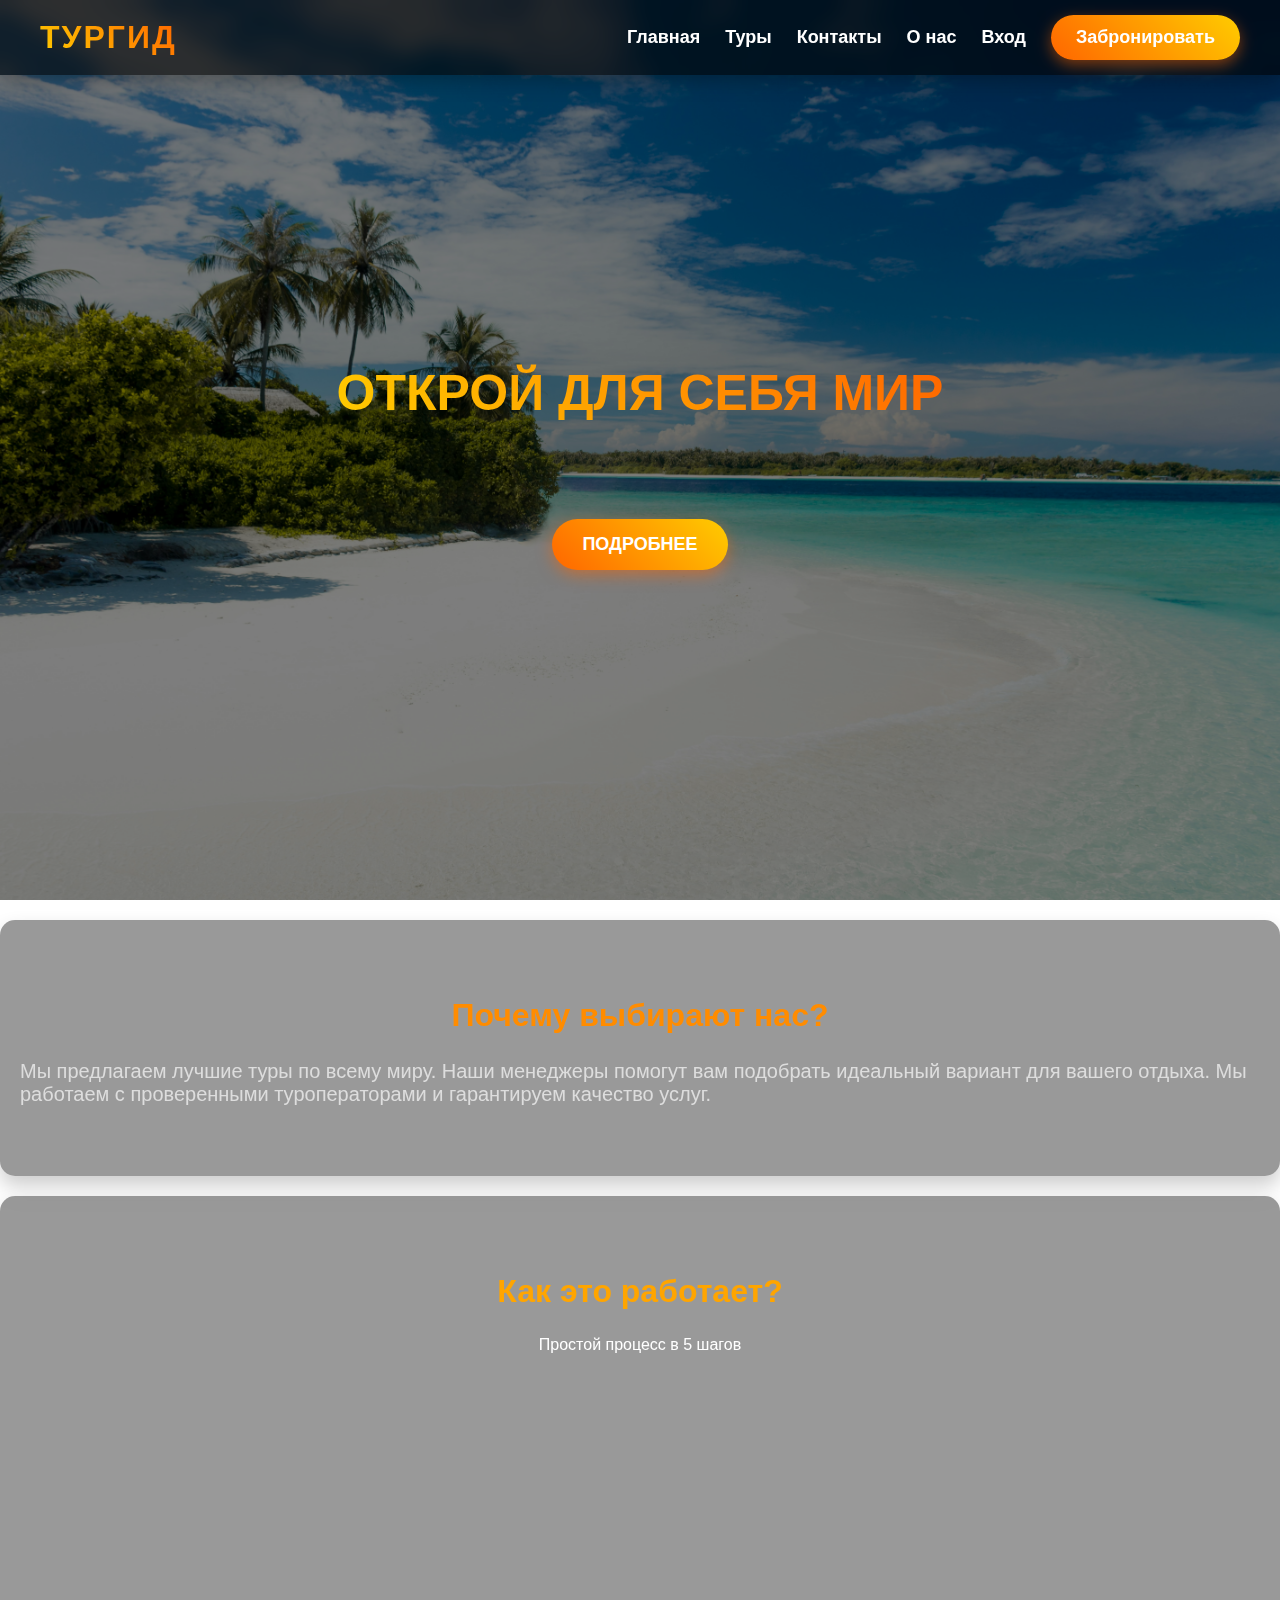
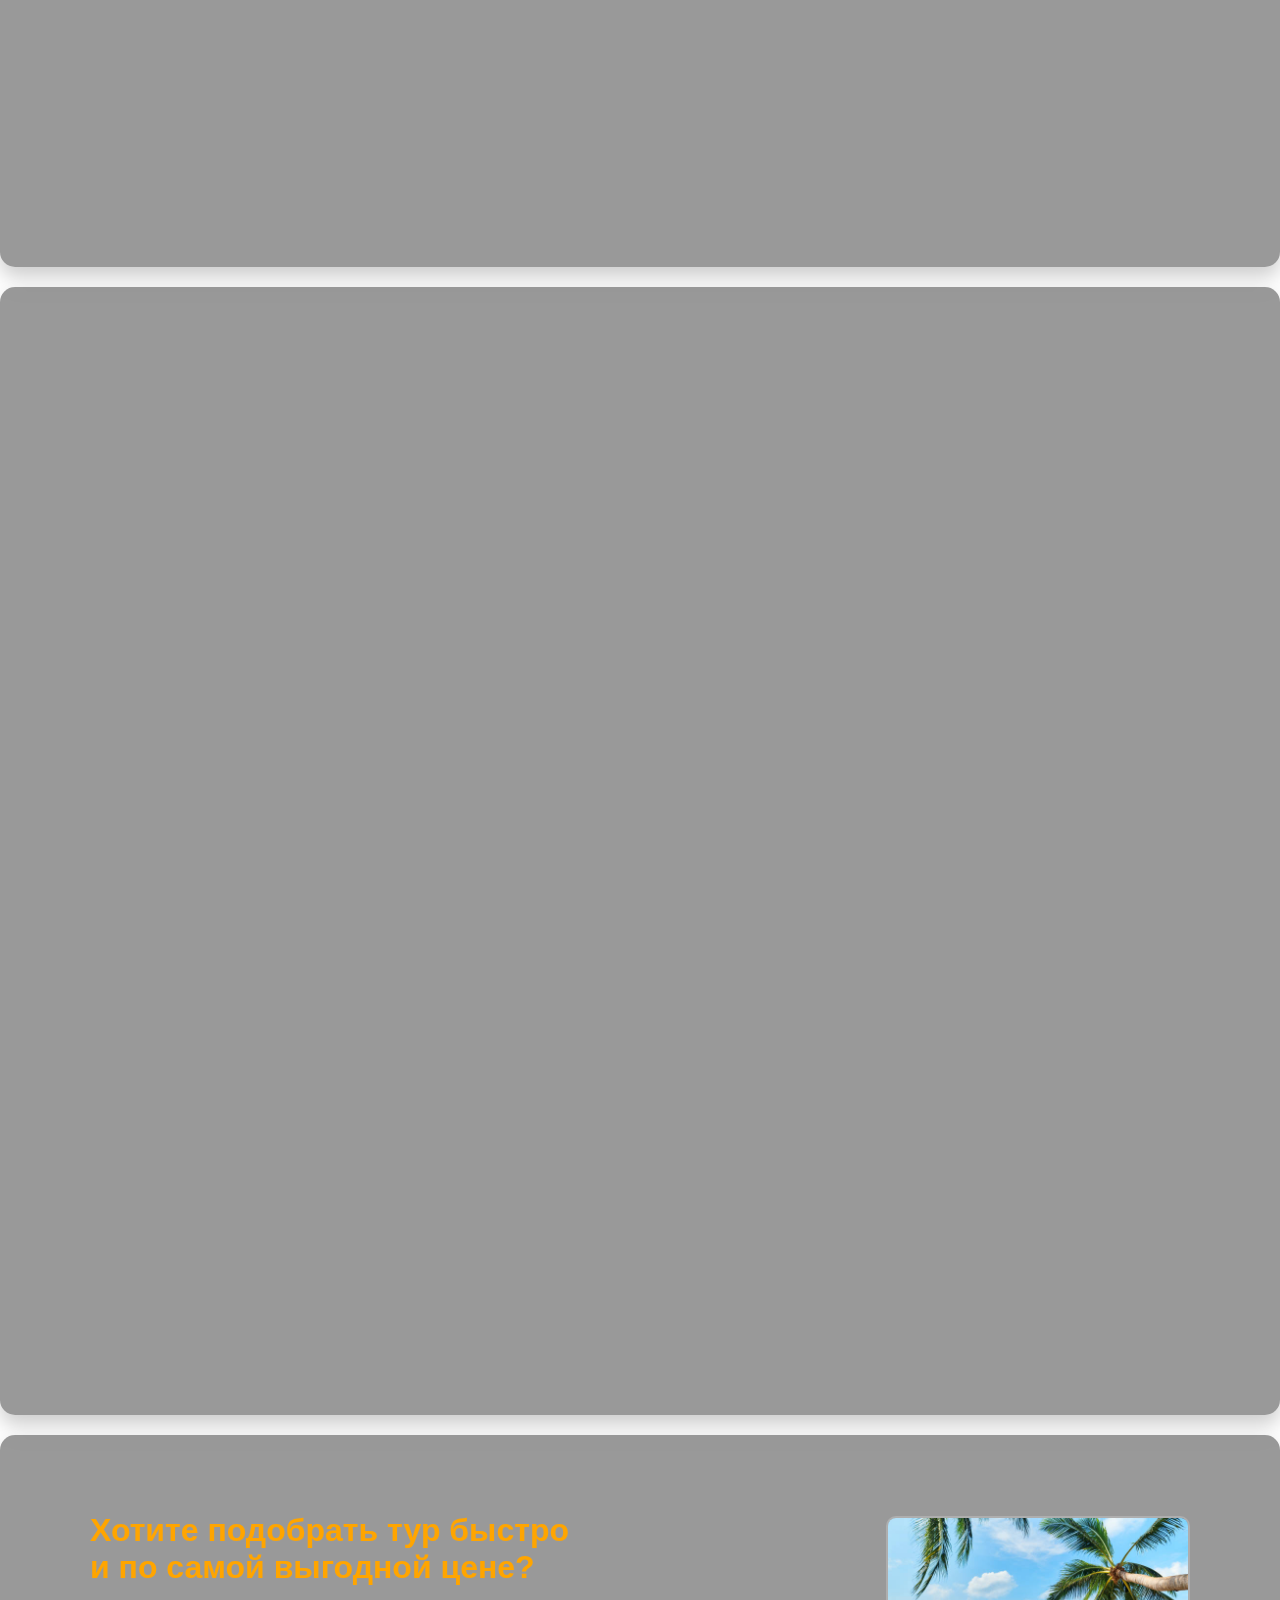
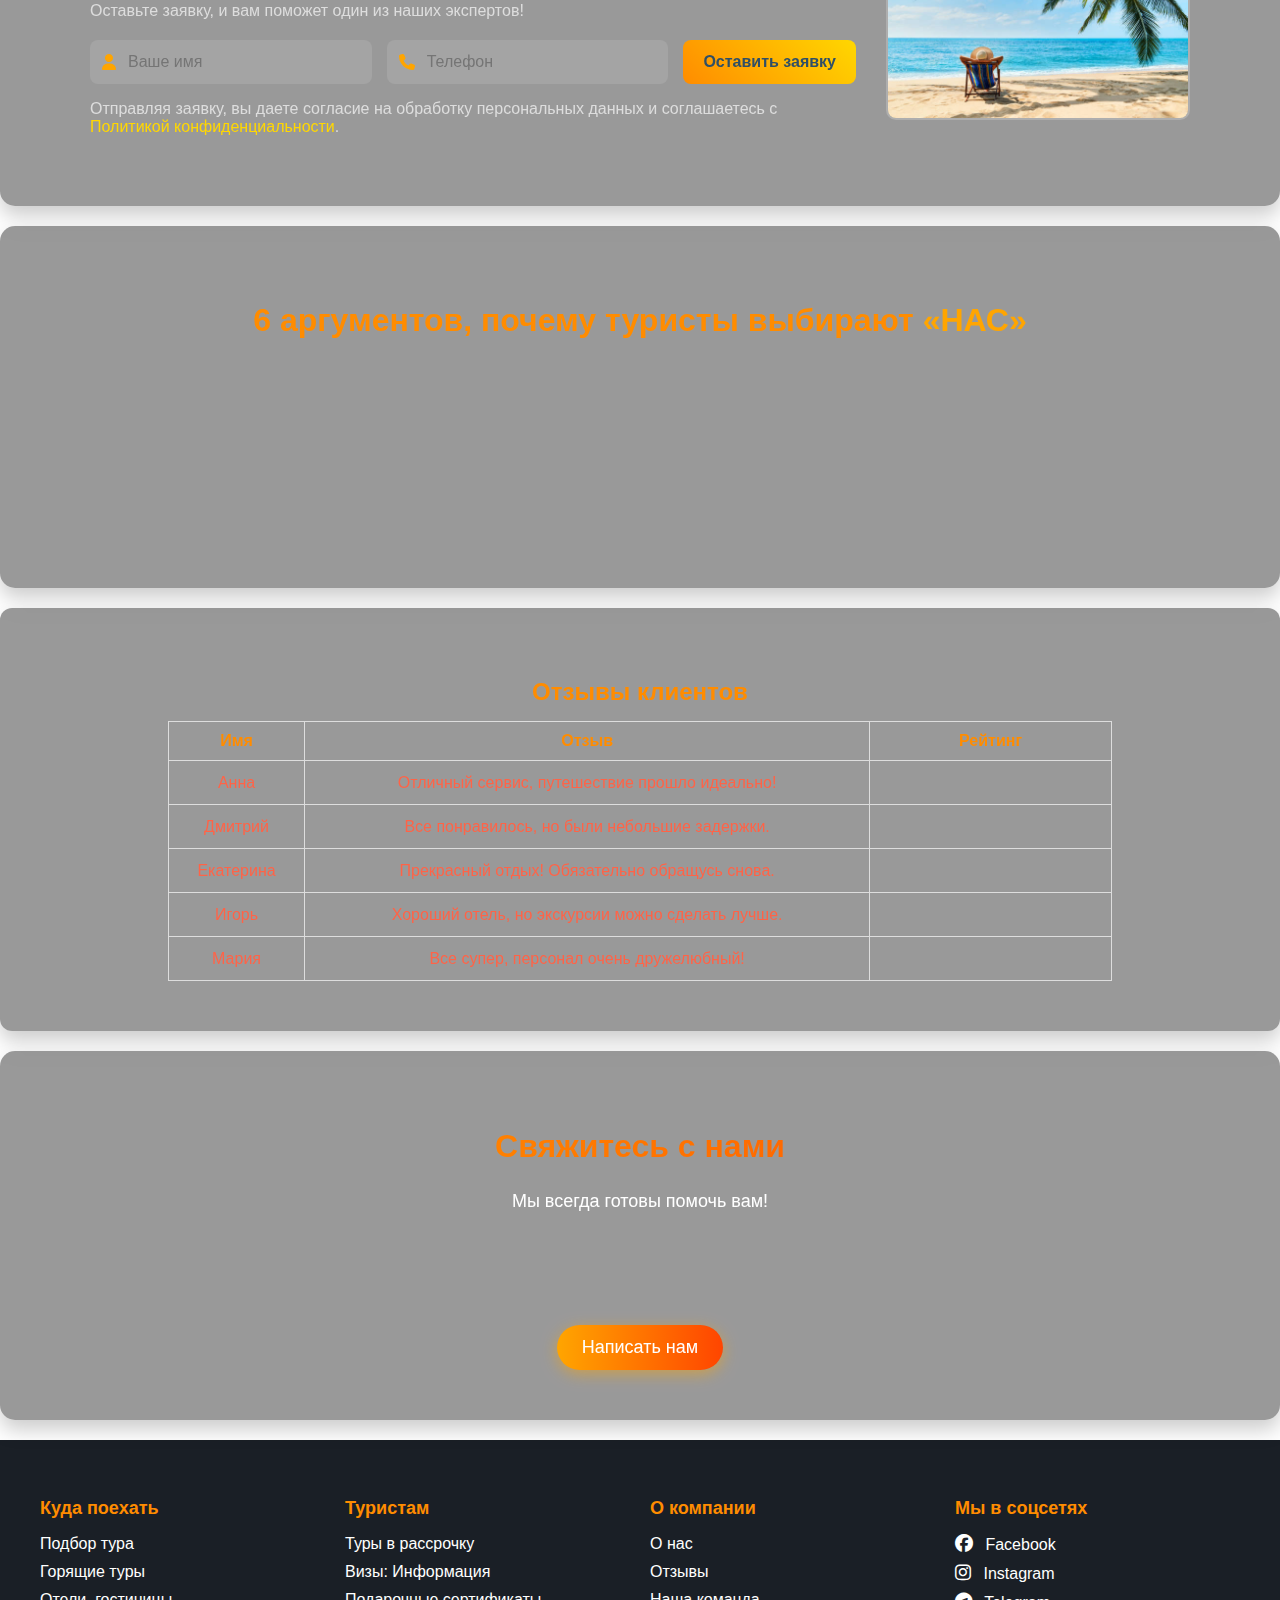
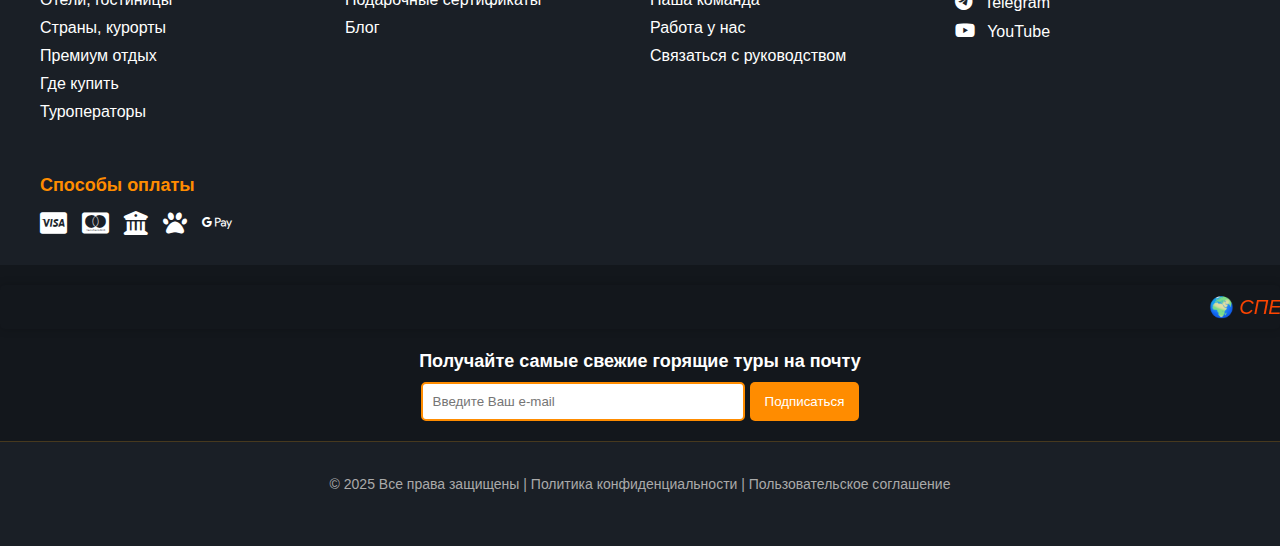
==== commit ecc6fd3b: "add animations and much more :)" ====
--- a/index.html
+++ b/index.html
@@ -21,7 +21,6 @@
               <li><a href="#cards-container">Туры</a></li>
               <li><a href="#contacts">Контакты</a></li>
               <li><a href="#about">О нас</a></li>
-              \
               <li><a href="#" id="login-button">Вход</a></li>
             </ul>
           </nav>
@@ -93,8 +92,10 @@
         <div class="card-image">
           <img src="sokha.jpg" alt="Отель" />
           <div class="card-icons">
-            <button class="icon-button">❤️</button>
-            <button class="icon-button">⚖️</button>
+            <button class="icon-button"><i class="fas fa-heart"></i></button>
+            <button class="icon-button">
+              <i class="fas fa-balance-scale"></i>
+            </button>
           </div>
         </div>
         <div class="card-content">
@@ -108,7 +109,7 @@
               <i class="fa-solid fa-star"></i>
               <i class="fa-solid fa-star"></i>
             </span>
-            <span class="reviews">(19 отзывов)</span>
+            <span class="reviews"><b>(19 отзывов)</b></span>
           </p>
           <p class="details">с 21.02 по 04.03 (11 ночей) | выезд из Алматы</p>
           <p class="food">🍽️ завтрак</p>
@@ -121,8 +122,10 @@
         <div class="card-image">
           <img src="maikhao.jpg" alt="Отель" />
           <div class="card-icons">
-            <button class="icon-button">❤️</button>
-            <button class="icon-button">⚖️</button>
+            <button class="icon-button"><i class="fas fa-heart"></i></button>
+            <button class="icon-button">
+              <i class="fas fa-balance-scale"></i>
+            </button>
           </div>
         </div>
         <div class="card-content">
@@ -136,7 +139,7 @@
               <i class="fa-solid fa-star"></i>
               <i class="fa-regular fa-star"></i>
             </span>
-            <span class="reviews">(21 отзывов)</span>
+            <span class="reviews"><b>(21 отзывов)</b></span>
           </p>
           <p class="details">с 22.02 по 03.03 (9 ночей) | выезд из Астаны</p>
           <p class="food">🍽️ завтрак</p>
@@ -149,8 +152,10 @@
         <div class="card-image">
           <img src="rixos.jpg" alt="Отель" />
           <div class="card-icons">
-            <button class="icon-button">❤️</button>
-            <button class="icon-button">⚖️</button>
+            <button class="icon-button"><i class="fas fa-heart"></i></button>
+            <button class="icon-button">
+              <i class="fas fa-balance-scale"></i>
+            </button>
           </div>
         </div>
         <div class="card-content">
@@ -164,7 +169,7 @@
               <i class="fa-solid fa-star"></i>
               <i class="fa-solid fa-star"></i>
             </span>
-            <span class="reviews">(4 отзывов)</span>
+            <span class="reviews"><b>(4 отзывов)</b></span>
           </p>
           <p class="details">с 21.04 по 27.04 (5 ночей) | выезд из Алматы</p>
           <p class="food">🍽️ Все включено</p>
@@ -177,8 +182,10 @@
         <div class="card-image">
           <img src="baron.jpg" alt="Отель" />
           <div class="card-icons">
-            <button class="icon-button">❤️</button>
-            <button class="icon-button">⚖️</button>
+            <button class="icon-button"><i class="fas fa-heart"></i></button>
+            <button class="icon-button">
+              <i class="fas fa-balance-scale"></i>
+            </button>
           </div>
         </div>
         <div class="card-content">
@@ -192,7 +199,7 @@
               <i class="fa-solid fa-star"></i>
               <i class="fa-regular fa-star"></i>
             </span>
-            <span class="reviews">(34 отзывов)</span>
+            <span class="reviews"><b>(34 отзывов)</b></span>
           </p>
           <p class="details">с 27.03 по 02.04 (6 ночей) | Выезд из Астаны</p>
           <p class="food">🍽️ Все включено</p>
@@ -451,18 +458,7 @@
           <label>Email </label>
         </div>
         <div class="inputForm">
-          <svg
-            height="20"
-            viewBox="0 0 32 32"
-            width="20"
-            xmlns="http://www.w3.org/2000/svg"
-          >
-            <g id="Layer_3" data-name="Layer 3">
-              <path
-                d="m30.853 13.87a15 15 0 0 0 -29.729 4.082 15.1 15.1 0 0 0 12.876 12.918 15.6 15.6 0 0 0 2.016.13 14.85 14.85 0 0 0 7.715-2.145 1 1 0 1 0 -1.031-1.711 13.007 13.007 0 1 1 5.458-6.529 2.149 2.149 0 0 1 -4.158-.759v-10.856a1 1 0 0 0 -2 0v1.726a8 8 0 1 0 .2 10.325 4.135 4.135 0 0 0 7.83.274 15.2 15.2 0 0 0 .823-7.455zm-14.853 8.13a6 6 0 1 1 6-6 6.006 6.006 0 0 1 -6 6z"
-              ></path>
-            </g>
-          </svg>
+          <i class="fas fa-envelope"></i>
           <input type="text" class="input" placeholder="Enter your Email" />
         </div>
 
@@ -470,33 +466,13 @@
           <label>Password </label>
         </div>
         <div class="inputForm">
-          <svg
-            height="20"
-            viewBox="-64 0 512 512"
-            width="20"
-            xmlns="http://www.w3.org/2000/svg"
-          >
-            <path
-              d="m336 512h-288c-26.453125 0-48-21.523438-48-48v-224c0-26.476562 21.546875-48 48-48h288c26.453125 0 48 21.523438 48 48v224c0 26.476562-21.546875 48-48 48zm-288-288c-8.8125 0-16 7.167969-16 16v224c0 8.832031 7.1875 16 16 16h288c8.8125 0 16-7.167969 16-16v-224c0-8.832031-7.1875-16-16-16zm0 0"
-            ></path>
-            <path
-              d="m304 224c-8.832031 0-16-7.167969-16-16v-80c0-52.929688-43.070312-96-96-96s-96 43.070312-96 96v80c0 8.832031-7.167969 16-16 16s-16-7.167969-16-16v-80c0-70.59375 57.40625-128 128-128s128 57.40625 128 128v80c0 8.832031-7.167969 16-16 16zm0 0"
-            ></path>
-          </svg>
+          <i class="fas fa-lock"></i>
           <input
             type="password"
             class="input"
             placeholder="Enter your Password"
           />
-          <svg
-            viewBox="0 0 576 512"
-            height="1em"
-            xmlns="http://www.w3.org/2000/svg"
-          >
-            <path
-              d="M288 32c-80.8 0-145.5 36.8-192.6 80.6C48.6 156 17.3 208 2.5 243.7c-3.3 7.9-3.3 16.7 0 24.6C17.3 304 48.6 356 95.4 399.4C142.5 443.2 207.2 480 288 480s145.5-36.8 192.6-80.6c46.8-43.5 78.1-95.4 93-131.1c3.3-7.9 3.3-16.7 0 24.6c-14.9-35.7-46.2-87.7-93-131.1C433.5 68.8 368.8 32 288 32zM144 256a144 144 0 1 1 288 0 144 144 0 1 1 -288 0zm144-64c0 35.3-28.7 64-64 64c-7.1 0-13.9-1.2-20.3-3.3c-5.5-1.8-11.9 1.6-11.7 7.4c.3 6.9 1.3 13.8 3.2 20.7c13.7 51.2 66.4 81.6 117.6 67.9s81.6-66.4 67.9-117.6c-11.1-41.5-47.8-69.4-88.6-71.1c-5.8-.2-9.2 6.1-7.4 11.7c2.1 6.4 3.3 13.2 3.3 20.3z"
-            ></path>
-          </svg>
+          <i class="fas fa-eye"></i>
         </div>
 
         <div class="flex-row">
@@ -504,110 +480,121 @@
             <input type="checkbox" />
             <label>Remember me </label>
           </div>
-          <span class="span">Forgot password?</span>
-        </div>
-        <button class="button-submit">Sign In</button>
-        <p class="p">
-          Don't have an account? <span class="span">Sign Up</span>
+          <p class="forgot-password"><a href="#">Forgot your password?</a></p>
+        </div>
+        <button class="button-submit">Log In</button>
+        <p class="signup-text">
+          New here? <a href="#">Create an account</a>
         </p>
-        <p class="p line">Or With</p>
-
-        <div class="flex-row">
+        <p class="or-text">Or continue with</p>
+
+        <div class="auth-buttons">
           <button class="btn google">
-            <svg
-              version="1.1"
-              width="20"
-              id="Layer_1"
-              xmlns="http://www.w3.org/2000/svg"
-              xmlns:xlink="http://www.w3.org/1999/xlink"
-              x="0px"
-              y="0px"
-              viewBox="0 0 512 512"
-              style="enable-background: new 0 0 512 512"
-              xml:space="preserve"
-            >
-              <path
-                style="fill: #fbbb00"
-                d="M113.47,309.408L95.648,375.94l-65.139,1.378C11.042,341.211,0,299.9,0,256
-    c0-42.451,10.324-82.483,28.624-117.732h0.014l57.992,10.632l25.404,57.644c-5.317,15.501-8.215,32.141-8.215,49.456
-    C103.821,274.792,107.225,292.797,113.47,309.408z"
-              ></path>
-              <path
-                style="fill: #518ef8"
-                d="M507.527,208.176C510.467,223.662,512,239.655,512,256c0,18.328-1.927,36.206-5.598,53.451
-    c-12.462,58.683-45.025,109.925-90.134,146.187l-0.014-0.014l-73.044-3.727l-10.338-64.535
-    c29.932-17.554,53.324-45.025,65.646-77.911h-136.89V208.176h138.887L507.527,208.176L507.527,208.176z"
-              ></path>
-              <path
-                style="fill: #28b446"
-                d="M416.253,455.624l0.014,0.014C372.396,490.901,316.666,512,256,512
-    c-97.491,0-182.252-54.491-225.491-134.681l82.961-67.91c21.619,57.698,77.278,98.771,142.53,98.771
-    c28.047,0,54.323-7.582,76.87-20.818L416.253,455.624z"
-              ></path>
-              <path
-                style="fill: #f14336"
-                d="M419.404,58.936l-82.933,67.896c-23.335-14.586-50.919-23.012-80.471-23.012
-    c-66.729,0-123.429,42.957-143.965,102.724l-83.397-68.276h-0.014C71.23,56.123,157.06,0,256,0
-    C318.115,0,375.068,22.126,419.404,58.936z"
-              ></path>
-            </svg>
-
-            Google</button
-          ><button class="btn apple">
-            <svg
-              version="1.1"
-              height="20"
-              width="20"
-              id="Capa_1"
-              xmlns="http://www.w3.org/2000/svg"
-              xmlns:xlink="http://www.w3.org/1999/xlink"
-              x="0px"
-              y="0px"
-              viewBox="0 0 22.773 22.773"
-              style="enable-background: new 0 0 22.773 22.773"
-              xml:space="preserve"
-            >
-              <g>
-                <g>
-                  <path
-                    d="M15.769,0c0.053,0,0.106,0,0.162,0c0.13,1.606-0.483,2.806-1.228,3.675c-0.731,0.863-1.732,1.7-3.351,1.573 c-0.108-1.583,0.506-2.694,1.25-3.561C13.292,0.879,14.557,0.16,15.769,0z"
-                  ></path>
-                  <path
-                    d="M20.67,16.716c0,0.016,0,0.03,0,0.045c-0.455,1.378-1.104,2.559-1.896,3.655c-0.723,0.995-1.609,2.334-3.191,2.334 c-1.367,0-2.275-0.879-3.676-0.903c-1.482-0.024-2.297,0.735-3.652,0.926c-0.155,0-0.31,0-0.462,0 c-0.995-0.144-1.798-0.932-2.383-1.642c-1.725-2.098-3.058-4.808-3.306-8.276c0-0.34,0-0.679,0-1.019 c0.105-2.482,1.311-4.5,2.914-5.478c0.846-0.52,2.009-0.963,3.304-0.765c0.555,0.086,1.122,0.276,1.619,0.464 c0.471,0.181,1.06,0.502,1.618,0.485c0.378-0.011,0.754-0.208,1.135-0.347c1.116-0.403,2.21-0.865,3.652-0.648 c1.733,0.262,2.963,1.032,3.723,2.22c-1.466,0.933-2.625,2.339-2.427,4.74C17.818,14.688,19.086,15.964,20.67,16.716z"
-                  ></path>
-                </g>
-              </g>
-            </svg>
-
-            Apple
+            <i class="fa-brands fa-google"></i> Google
+          </button>
+          <button class="btn apple">
+            <i class="fa-brands fa-apple"></i> Apple
           </button>
         </div>
       </form>
     </div>
 
     <script>
-          document.addEventListener('DOMContentLoaded', function () {
-      const loginButton = document.getElementById('login-button');
-      const loginFormContainer = document.getElementById('login-form-container');
-      const closeButton = document.getElementById('close-btn');
-      const overlay = document.getElementById('overlay');
-      const body = document.body;
-
-      // Открыть форму и оверлей
-      loginButton.addEventListener('click', function (event) {
-        event.preventDefault(); // Предотвращаем переход по ссылке
-        overlay.style.display = 'block'; // Показываем оверлей
-        loginFormContainer.style.display = 'block'; // Показываем форму
-        body.classList.add('no-scroll'); // Запрещаем прокрутку
+      document.addEventListener("DOMContentLoaded", function () {
+        const loginButton = document.getElementById("login-button");
+        const loginFormContainer = document.getElementById(
+          "login-form-container"
+        );
+        const closeButton = document.getElementById("close-btn");
+        const overlay = document.getElementById("overlay");
+        const body = document.body;
+
+        // Открыть форму и оверлей
+        loginButton.addEventListener("click", function (event) {
+          event.preventDefault(); // Предотвращаем переход по ссылке
+          overlay.style.display = "block"; // Показываем оверлей
+          loginFormContainer.style.display = "block"; // Показываем форму
+          body.classList.add("no-scroll"); // Запрещаем прокрутку
+        });
+
+        // Закрыть форму и оверлей
+        closeButton.addEventListener("click", function () {
+          overlay.style.display = "none"; // Скрываем оверлей
+          loginFormContainer.style.display = "none"; // Скрываем форму // Скрываем форму
+          body.classList.remove("no-scroll"); // Разрешаем прокрутку
+        });
       });
 
-      // Закрыть форму и оверлей
-      closeButton.addEventListener('click', function () {
-        overlay.style.display = 'none'; // Скрываем оверлей
-        loginFormContainer.style.display = 'none'; // Скрываем форму // Скрываем форму
-        body.classList.remove('no-scroll'); // Разрешаем прокрутку
+      document.addEventListener("DOMContentLoaded", function () {
+        const cards = document.querySelectorAll(".tour-card");
+
+        const observer = new IntersectionObserver(
+          (entries) => {
+            entries.forEach((entry) => {
+              if (entry.isIntersecting) {
+                entry.target.classList.add("visible");
+              }
+            });
+          },
+          { threshold: 0.2 }
+        );
+
+        cards.forEach((card) => observer.observe(card));
       });
-    });
+
+      document.addEventListener("DOMContentLoaded", function () {
+        const steps = document.querySelectorAll(".step");
+
+        const observer = new IntersectionObserver(
+          (entries) => {
+            entries.forEach((entry) => {
+              if (entry.isIntersecting) {
+                entry.target.classList.add("visible");
+              }
+            });
+          },
+          { threshold: 0.2 }
+        );
+
+        steps.forEach((step) => observer.observe(step));
+      });
+
+      document.addEventListener("DOMContentLoaded", function () {
+        const advantages = document.querySelectorAll(".advantage-item");
+
+        const observer = new IntersectionObserver(
+          (entries) => {
+            entries.forEach((entry) => {
+              if (entry.isIntersecting) {
+                entry.target.classList.add("visible");
+              }
+            });
+          },
+          { threshold: 0.2 }
+        );
+
+        advantages.forEach((advantage) => observer.observe(advantage));
+      });
+
+      document.addEventListener("DOMContentLoaded", function () {
+        const contactsSection = document.querySelector(".contacts-content");
+        const contactItems = document.querySelectorAll(".contact-item");
+
+        function showContacts() {
+          const sectionPosition = contactsSection.getBoundingClientRect().top;
+          const screenPosition = window.innerHeight / 1.3;
+
+          if (sectionPosition < screenPosition) {
+            contactsSection.classList.add("show");
+            contactItems.forEach((item) => item.classList.add("show"));
+          }
+        }
+
+        window.addEventListener("scroll", showContacts);
+        showContacts();
+      });
+
+      
     </script>
   </body>
 </html>
--- a/style.css
+++ b/style.css
@@ -2,12 +2,12 @@
   font-family: "Poppins", sans-serif;
   margin: 0;
   padding: 0;
-  background: linear-gradient(135deg, #87CEFA, #4682B4, #1E3A5F);;
+  background-image: url("island1.jpg"); 
+  background-size: cover; 
+  background-position: center; 
+  background-attachment: fixed; 
   color: #333;
 }
-
-
-
 
 header {
   position: fixed;
@@ -21,16 +21,14 @@
   z-index: 1000;
 }
 
-
 .header-container {
   display: flex;
-  justify-content: space-between; 
+  justify-content: space-between;
   align-items: center;
   max-width: 1200px;
   margin: 0 auto;
   padding: 0 20px;
 }
-
 
 .logo {
   font-size: 32px;
@@ -48,13 +46,11 @@
   cursor: pointer;
 }
 
-
 .nav-buttons {
   display: flex;
   align-items: center;
   gap: 25px;
 }
-
 
 nav ul {
   list-style: none;
@@ -64,12 +60,9 @@
   padding: 0;
 }
 
-
-
 nav ul li {
   display: inline;
 }
-
 
 nav ul li a {
   color: white;
@@ -83,7 +76,6 @@
 nav ul li a:hover {
   color: #ff6600;
 }
-
 
 nav ul li a::after {
   content: "";
@@ -101,7 +93,6 @@
   width: 100%;
 }
 
-
 .header-button {
   background: linear-gradient(45deg, #ff6600, #ffcc00);
   color: white;
@@ -123,7 +114,6 @@
   position: relative;
   width: 100%;
   height: 100vh;
-  background: url('https://source.unsplash.com/1600x900/?nature,travel') no-repeat center center/cover;
   display: flex;
   align-items: center;
   justify-content: center;
@@ -131,7 +121,6 @@
   color: white;
   overflow: hidden;
 }
-
 
 .home::before {
   content: "";
@@ -144,14 +133,12 @@
   z-index: 1;
 }
 
-
 .home-content {
   position: relative;
   z-index: 2;
   max-width: 800px;
   padding: 20px;
 }
-
 
 .home h1 {
   font-size: 50px;
@@ -163,14 +150,12 @@
   animation: fadeInDown 1s ease-in-out;
 }
 
-
 .home p {
   font-size: 20px;
   margin-top: 10px;
   opacity: 0;
   animation: fadeInUp 1.2s ease-in-out forwards;
 }
-
 
 .home .info {
   display: inline-block;
@@ -187,21 +172,31 @@
   box-shadow: 0 5px 15px rgba(255, 102, 0, 0.5);
 }
 
-
 .home .info:hover {
   transform: scale(1.1);
   box-shadow: 0 10px 20px rgba(255, 102, 0, 0.7);
 }
 
-
 @keyframes fadeInDown {
-  from { opacity: 0; transform: translateY(-50px); }
-  to { opacity: 1; transform: translateY(0); }
+  from {
+    opacity: 0;
+    transform: translateY(-50px);
+  }
+  to {
+    opacity: 1;
+    transform: translateY(0);
+  }
 }
 
 @keyframes fadeInUp {
-  from { opacity: 0; transform: translateY(50px); }
-  to { opacity: 1; transform: translateY(0); }
+  from {
+    opacity: 0;
+    transform: translateY(50px);
+  }
+  to {
+    opacity: 1;
+    transform: translateY(0);
+  }
 }
 
 .about {
@@ -215,12 +210,10 @@
   color: white;
 }
 
-
-
 .about h2 {
   font-size: 32px;
   text-align: center;
-  color: #FF8C00; 
+  color: #ff8c00;
 }
 
 .about p {
@@ -228,8 +221,6 @@
   color: #ddd;
   margin-top: 20px;
 }
-
-
 
 .steps {
   text-align: center;
@@ -245,7 +236,7 @@
 
 .steps h2 {
   font-size: 32px;
-  color: #FFA500; 
+  color: #ffa500;
 }
 
 .steps-container {
@@ -257,19 +248,52 @@
 }
 
 .step {
+  position: relative;
   background: rgba(255, 255, 255, 0.1);
   padding: 20px;
   border-radius: 15px;
   width: 220px;
   text-align: center;
+  opacity: 0;
+  transform: translateY(30px);
+  transition: opacity 0.6s ease-out, transform 0.6s ease-out;
+}
+
+.step.visible {
+  opacity: 1;
+  transform: translateY(0);
+}
+
+.step:nth-child(1) {
+  transition-delay: 0.2s;
+}
+.step:nth-child(2) {
+  transition-delay: 0.4s;
+}
+.step:nth-child(3) {
+  transition-delay: 0.6s;
+}
+.step:nth-child(4) {
+  transition-delay: 0.8s;
+}
+.step:nth-child(5) {
+  transition-delay: 1s;
+}
+
+/*.step {
+  background: rgba(255, 255, 255, 0.1);
+  padding: 20px;
+  border-radius: 15px;
+  width: 220px;
+  text-align: center;
   position: relative;
   transition: transform 0.3s, box-shadow 0.3s;
-}
+}*/
 
 .step i {
-    font-size: 50px;
-    color: #FFA500;
-    margin-bottom: 15px;
+  font-size: 50px;
+  color: #ffa500;
+  margin-bottom: 15px;
 }
 
 .step:hover {
@@ -295,14 +319,13 @@
 
 .step h3 {
   font-size: 18px;
-  color: #FFD700; 
+  color: #ffd700;
 }
 
 .step p {
   font-size: 14px;
   color: #ddd;
 }
-
 
 .cards-container {
   background: rgba(0, 0, 0, 0.4);
@@ -318,18 +341,66 @@
   margin-top: 20px;
 }
 
-
-
-
 .tour-card {
+  width: 300px;
+  border-radius: 15px;
+  overflow: hidden;
+  background: rgba(255, 255, 255, 0.15); 
+  border: 2px solid rgba(255, 255, 255, 0.3);
+  opacity: 0;
+  transform: translateY(50px);
+  box-shadow: 0px 4px 10px rgba(0, 0, 0, 0.2);
+  transition: opacity 0.8s ease-out, transform 0.8s ease-out;
+}
+
+.tour-card:nth-child(even) {
+  transform: translateY(-50px);
+}
+
+.tour-card.visible {
+  opacity: 1;
+  transform: translateY(0);
+}
+
+/*.tour-card {
   width: 300px;
   border-radius: 15px;
   overflow: hidden;
   background: #f3f9ff; 
   box-shadow: 0px 4px 10px rgba(0, 0, 0, 0.2);
   transition: transform 0.3s ease-in-out, box-shadow 0.3s ease-in-out;
-}
-
+}*/
+
+.card-icons {
+  position: absolute;
+  top: 10px;
+  right: 10px;
+  display: flex;
+  gap: 8px;
+}
+
+.icon-button {
+  background: rgba(255, 255, 255, 0.8);
+  border: none;
+  padding: 8px;
+  border-radius: 50%;
+  cursor: pointer;
+  transition: background 0.3s ease, transform 0.2s ease;
+}
+
+.icon-button i {
+  font-size: 18px;
+  color: #333;
+  transition: color 0.3s ease;
+}
+
+.icon-button:hover {
+  transform: scale(1.1);
+}
+
+.icon-button:active {
+  transform: scale(0.9);
+}
 
 .card-image {
   position: relative;
@@ -342,7 +413,6 @@
   height: 100%;
   object-fit: cover;
 }
-
 
 .card-icons {
   position: absolute;
@@ -360,26 +430,24 @@
   cursor: pointer;
 }
 
-
 .card-content {
   padding: 15px;
 }
 
 h3 {
   font-size: 18px;
-  color: #0056b3; 
+  color: #f5cc00;
   margin-bottom: 5px;
 }
 
 .location {
   font-size: 14px;
-  color: #666;
-}
-
+  color: #ddd;
+}
 
 .rating {
   font-size: 14px;
-  color: #28a745;
+  color: #00ff7f;
   margin-bottom: 5px;
 }
 
@@ -387,25 +455,55 @@
   display: inline-block;
   font-size: 20px;
   letter-spacing: 2px;
-  background: linear-gradient(45deg, #ffcc00, #ff9900);
-  -webkit-background-clip: text;
-  -webkit-text-fill-color: transparent;
-  text-shadow: 2px 2px 5px rgba(255, 204, 0, 0.5);
-}
-
+  color: gold;
+  text-shadow: 0 0 2px rgba(255, 204, 0, 0.8), 0 0 5px rgba(255, 165, 0, 0.6);
+}
+@keyframes star-fade-in {
+  0% {
+    opacity: 0;
+    transform: scale(0.5) rotate(0deg);
+  }
+  100% {
+    opacity: 1;
+    transform: scale(1) rotate(360deg);
+  }
+}
 .stars i {
+  opacity: 0;
+  font-size: 20px;
+  color: gold;
+  transform: scale(0.5) rotate(0deg);
+  animation: star-fade-in 0.5s ease-in-out forwards;
+}
+.stars i:nth-child(1) {
+  animation-delay: 0.1s;
+}
+.stars i:nth-child(2) {
+  animation-delay: 0.2s;
+}
+.stars i:nth-child(3) {
+  animation-delay: 0.3s;
+}
+.stars i:nth-child(4) {
+  animation-delay: 0.4s;
+}
+.stars i:nth-child(5) {
+  animation-delay: 0.5s;
+}
+/*.stars i {
   font-size: 20px;
   color: gold;
   text-shadow: 2px 2px 5px rgba(255, 204, 0, 0.5);
-}
+}*/
 
 .details {
-  font-size: 13px;
-  color: #444;
+  font-size: 15px;
+  color: #eee;
 }
 
 .food {
   font-size: 14px;
+  color: #0fff50;
   font-weight: bold;
   margin: 5px 0;
 }
@@ -413,13 +511,13 @@
 .price {
   font-size: 20px;
   font-weight: bold;
-  color: #ff6600;
+  color: #ffcc00;
   margin: 10px 0;
 }
 
-
 .details-button {
-  background: #ff4500; /* Яркий оранжево-красный */
+  background: rgba(255, 255, 255, 0.2);
+  border: 2px solid rgba(255, 255, 255, 0.4);
   color: white;
   font-size: 16px;
   padding: 10px 20px;
@@ -430,16 +528,54 @@
 }
 
 .details-button:hover {
-  background: #ff6347; /* Светлее при наведении */
+  background: rgba(255, 255, 255, 0.5);
+  color: black;
   transform: scale(1.05);
 }
-
 
 .tour-card:hover {
   transform: translateY(-5px);
   box-shadow: 0px 8px 20px rgba(0, 0, 0, 0.3);
 }
 
+.contacts-content {
+  display: flex;
+  justify-content: center;
+  gap: 40px;
+  margin-bottom: 30px;
+  opacity: 0;
+  transform: translateY(30px);
+  transition: opacity 0.8s ease-out, transform 0.8s ease-out;
+}
+
+.contacts-content.show {
+  opacity: 1;
+  transform: translateY(0);
+}
+
+.contact-item {
+  opacity: 0;
+  transform: translateX(-20px);
+  transition: opacity 0.8s ease-out, transform 0.8s ease-out;
+}
+
+.contact-item:nth-child(1) {
+  transition-delay: 0.2s;
+}
+
+.contact-item:nth-child(2) {
+  transition-delay: 0.4s;
+}
+
+.contact-item:nth-child(3) {
+  transition-delay: 0.6s;
+}
+
+.contact-item.show {
+  opacity: 1;
+  transform: translateX(0);
+}
+
 .contacts {
   background: rgba(0, 0, 0, 0.4);
   backdrop-filter: blur(8px);
@@ -454,7 +590,7 @@
 .contacts-title {
   font-size: 32px;
   font-weight: bold;
-  background: linear-gradient(90deg, #FFA500, #FF4500);
+  background: linear-gradient(90deg, #ffa500, #ff4500);
   -webkit-background-clip: text;
   -webkit-text-fill-color: transparent;
 }
@@ -462,12 +598,12 @@
   font-size: 18px;
   margin-bottom: 20px;
 }
-.contacts-content {
+/*.contacts-content {
   display: flex;
   justify-content: center;
   gap: 40px;
   margin-bottom: 30px;
-}
+}*/
 .contact-item {
   display: flex;
   align-items: center;
@@ -475,11 +611,11 @@
   font-size: 20px;
 }
 .contact-item i {
-  color: #FFA500;
+  color: #ffa500;
   font-size: 24px;
 }
 .contacts-button {
-  background: linear-gradient(90deg, #FFA500, #FF4500);
+  background: linear-gradient(90deg, #ffa500, #ff4500);
   border: none;
   padding: 12px 25px;
   font-size: 18px;
@@ -521,7 +657,7 @@
 
 .booking h2 {
   font-size: 32px;
-  color: #FFA500; 
+  color: #ffa500;
   margin-bottom: 15px;
 }
 
@@ -547,7 +683,7 @@
 }
 
 .input-group i {
-  color: #FFA500;
+  color: #ffa500;
   margin-right: 10px;
 }
 
@@ -561,19 +697,19 @@
 }
 
 .booking-btn {
-  background: linear-gradient(45deg, #FF8C00, #FFD700);
+  background: linear-gradient(45deg, #ff8c00, #ffd700);
   border: none;
   padding: 12px 20px;
   border-radius: 8px;
   font-size: 16px;
   font-weight: bold;
-  color: #2F4F67;
+  color: #2f4f67;
   cursor: pointer;
   transition: 0.3s;
 }
 
 .booking-btn:hover {
-  background: linear-gradient(45deg, #FFA500, #FFD700);
+  background: linear-gradient(45deg, #ffa500, #ffd700);
   box-shadow: 0px 4px 10px rgba(255, 165, 0, 0.5);
 }
 
@@ -583,7 +719,7 @@
 }
 
 .policy a {
-  color: #FFD700;
+  color: #ffd700;
   text-decoration: none;
 }
 
@@ -599,14 +735,13 @@
   cursor: pointer;
 }
 
-
 .advantages {
   background: rgba(0, 0, 0, 0.4);
   backdrop-filter: blur(8px);
   border-radius: 15px;
   padding: 50px;
   margin: 20px auto;
-  box-shadow: 0px 10px 20px rgba(0, 0, 0, 0.2);;
+  box-shadow: 0px 10px 20px rgba(0, 0, 0, 0.2);
   padding: 50px;
   text-align: center;
   color: white;
@@ -614,12 +749,12 @@
 
 .advantages h2 {
   font-size: 32px;
-  color: #FF8C00; 
+  color: #ff8c00;
   margin-bottom: 20px;
 }
 
 .advantages h2 span {
-  color: #FFA500;
+  color: #ffa500;
 }
 
 .advantages-container {
@@ -631,6 +766,43 @@
 }
 
 .advantage-item {
+  display: flex;
+  align-items: center;
+  gap: 10px;
+  background: rgba(0, 0, 0, 0.5);
+  padding: 15px;
+  border-radius: 10px;
+  border: 1px solid rgba(255, 255, 0, 0.5);
+  opacity: 0;
+  transform: translateX(-50px);
+  transition: opacity 0.6s ease-out, transform 0.6s ease-out;
+}
+
+.advantage-item.visible {
+  opacity: 1;
+  transform: translateX(0);
+}
+
+.advantage-item:nth-child(1) {
+  transition-delay: 0.2s;
+}
+.advantage-item:nth-child(2) {
+  transition-delay: 0.4s;
+}
+.advantage-item:nth-child(3) {
+  transition-delay: 0.6s;
+}
+.advantage-item:nth-child(4) {
+  transition-delay: 0.8s;
+}
+.advantage-item:nth-child(5) {
+  transition-delay: 1s;
+}
+.advantage-item:nth-child(6) {
+  transition-delay: 1.2s;
+}
+
+/*.advantage-item {
   display: flex;
   align-items: center;
   gap: 10px;
@@ -639,11 +811,11 @@
   border-radius: 10px;
   transition: 0.3s;
   border: 1px solid rgba(255, 165, 0, 0.5);
-}
+}*/
 
 .advantage-item i {
   font-size: 24px;
-  color: #FFD700;
+  color: #ffd700;
 }
 
 .advantage-item p {
@@ -671,7 +843,7 @@
 }
 
 .footer-column h3 {
-  color: #FF8C00;
+  color: #ff8c00;
   font-size: 18px;
   margin-bottom: 15px;
 }
@@ -692,7 +864,7 @@
 }
 
 .footer-column ul li a:hover {
-  color: #FFA500;
+  color: #ffa500;
 }
 
 .social-icons i {
@@ -732,13 +904,12 @@
   padding: 10px;
   border: none;
   border-radius: 5px;
-  border: 2px solid #FF8C00;
+  border: 2px solid #ff8c00;
   outline: none;
 }
 
-
 .subscribe-form button {
-  background-color: #FF8C00;
+  background-color: #ff8c00;
   color: white;
   padding: 10px 15px;
   border: none;
@@ -748,7 +919,7 @@
 }
 
 .subscribe-form button:hover {
-  background-color: #FFA500;
+  background-color: #ffa500;
 }
 
 .payment-icons {
@@ -766,7 +937,7 @@
 .payment-icons i:hover {
   transform: rotate(360deg);
   cursor: pointer;
-  color: #fca311; 
+  color: #fca311;
 }
 
 marquee {
@@ -778,7 +949,6 @@
   text-transform: uppercase;
 }
 
-
 .reviews-section {
   margin-top: 40px;
   padding: 20px;
@@ -795,7 +965,7 @@
   text-align: center;
   font-size: 24px;
   margin-bottom: 15px;
-  color: #FF8C00;
+  color: #ff8c00;
 }
 
 table {
@@ -805,7 +975,8 @@
   border-collapse: collapse;
 }
 
-th, td {
+th,
+td {
   border: 1px solid #ddd;
   color: #ff6347;
   padding: 10px;
@@ -813,24 +984,24 @@
 }
 
 th {
-  
-  color: #FF8C00;
-}
-
+  color: #ff8c00;
+}
 
 .form {
   display: flex;
   flex-direction: column;
-  gap: 10px;
-  background-color: #ffffff;
-  padding: 30px;
+  gap: 12px;
+  background: transparent;
+  padding: 25px;
   width: 450px;
-  border-radius: 20px;
-  font-family: -apple-system, BlinkMacSystemFont, 'Segoe UI', Roboto, Oxygen, Ubuntu, Cantarell, 'Open Sans', 'Helvetica Neue', sans-serif;
+  border-radius: 15px;
+  font-family: "Segoe UI", Roboto, sans-serif;
+  color: white;
 }
 
 ::placeholder {
-  font-family: -apple-system, BlinkMacSystemFont, 'Segoe UI', Roboto, Oxygen, Ubuntu, Cantarell, 'Open Sans', 'Helvetica Neue', sans-serif;
+  font-family: -apple-system, BlinkMacSystemFont, "Segoe UI", Roboto, Oxygen,
+    Ubuntu, Cantarell, "Open Sans", "Helvetica Neue", sans-serif;
 }
 
 .form button {
@@ -843,13 +1014,14 @@
 }
 
 .inputForm {
-  border: 1.5px solid #ecedec;
+  border: 1.5px solid rgba(255, 255, 255, 0.4);
   border-radius: 10px;
   height: 50px;
   display: flex;
   align-items: center;
   padding-left: 10px;
-  transition: 0.2s ease-in-out;
+  background: rgba(255, 255, 255, 0.1);
+  color: white;
 }
 
 .input {
@@ -858,6 +1030,16 @@
   border: none;
   width: 85%;
   height: 100%;
+  background: transparent;
+  color: white;
+}
+
+.input::placeholder {
+  color: rgba(255, 255, 255, 0.6);
+}
+
+.inputForm:focus-within {
+  border: 1.5px solid #2d79f3;
 }
 
 .input:focus {
@@ -884,7 +1066,7 @@
 
 .span {
   font-size: 14px;
-  margin-left: 5px;
+  margin-left: auto;
   color: #2d79f3;
   font-weight: 500;
   cursor: pointer;
@@ -892,90 +1074,198 @@
 
 .button-submit {
   margin: 20px 0 10px 0;
-  background-color: #151717;
-  border: none;
-  color: white;
-  font-size: 15px;
+  background: rgba(255, 255, 255, 0.2);
+  border: 2px solid rgba(255, 255, 255, 0.5);
+  color: white;
+  font-size: 16px;
   font-weight: 500;
   border-radius: 10px;
   height: 50px;
   width: 100%;
   cursor: pointer;
+  transition: background 0.3s ease, border 0.3s ease, transform 0.2s ease;
 }
 
 .button-submit:hover {
-  background-color: #252727;
+  background: rgba(45, 121, 243, 0.5);
+  border-color: rgba(255, 255, 255, 0.8);
+  transform: scale(1.05);
+}
+
+.button-submit:active {
+  background: rgba(45, 121, 243, 1);
+  transform: scale(0.98);
 }
 
 .p {
   text-align: center;
   color: black;
+  font-size: 16px;
+  margin: 5px 0;
+}
+
+.forgot-password {
+  text-align: right;
   font-size: 14px;
-  margin: 5px 0;
+  margin-top: 5px;
+}
+
+.forgot-password a {
+  color: #2d79f3;
+  text-decoration: none;
+  font-weight: 500;
+  transition: color 0.3s ease;
+}
+
+.forgot-password a:hover {
+  color: #1a5bb8;
+  text-decoration: underline;
+}
+
+.signup-text {
+  text-align: center;
+  font-size: 14px;
+  margin: 10px 0;
+  color: rgba(255, 255, 255, 0.8);
+}
+
+.signup-text a {
+  color: #2d79f3;
+  font-weight: 500;
+  text-decoration: none;
+  transition: color 0.3s ease;
+}
+
+.signup-text a:hover {
+  color: #1a5bb8;
+  text-decoration: underline;
+}
+
+.or-text {
+  text-align: center;
+  font-size: 14px;
+  font-weight: 500;
+  color: rgba(255, 255, 255, 0.7);
+  margin: 15px 0;
+  position: relative;
+}
+
+.or-text::before,
+.or-text::after {
+  content: "";
+  position: absolute;
+  width: 35%;
+  height: 1px;
+  background: rgba(255, 255, 255, 0.4);
+  top: 50%;
+}
+
+.or-text::before {
+  left: 0;
+}
+
+.or-text::after {
+  right: 0;
+}
+
+.auth-buttons {
+  display: flex;
+  justify-content: center;
+  gap: 10px;
+  width: 100%;
+  margin-top: 10px;
 }
 
 .btn {
-  margin-top: 10px;
-  width: 100%;
+  display: flex;
+  align-items: center;
+  justify-content: center;
+  gap: 10px;
+  padding: 10px 80px;
+  font-size: 16px;
+  font-weight: bold;
+  border: none;
+  border-radius: 8px;
+  cursor: pointer;
+  transition: 0.3s;
+  background: rgba(255, 255, 255, 0.2);
+  color: white;
+  flex: 1;
+  min-width: 150px;
+  max-width: 200px;
   height: 50px;
-  border-radius: 10px;
-  display: flex;
-  justify-content: center;
-  align-items: center;
-  font-weight: 500;
-  gap: 10px;
-  border: 1px solid #ededef;
-  background-color: white;
-  cursor: pointer;
-  transition: 0.2s ease-in-out;
-}
-
-.btn:hover {
-  border: 1px solid #2d79f3;
-  
-}
-
-/* Стили для контейнера формы */
+  text-align: center;
+}
+
+.btn i {
+  font-size: 20px;
+}
+
+.btn.google {
+  background: rgba(219, 68, 55, 0.8);
+  color: white;
+}
+
+.btn.google:hover {
+  background: rgba(219, 68, 55, 1);
+}
+
+.btn.apple {
+  background: rgba(0, 0, 0, 0.8);
+  color: white;
+}
+
+.btn.apple:hover {
+  background: rgba(0, 0, 0, 1);
+}
+
 .login-form-container {
-  display: none; /* По умолчанию скрыта */
+  display: none;
   position: fixed;
   top: 50%;
   left: 50%;
   transform: translate(-50%, -50%);
-  background-color: rgba(255, 255, 255, 0.9); /* Прозрачный белый фон */
-  padding: 20px;
-  border-radius: 10px;
-  box-shadow: 0 0 10px rgba(0, 0, 0, 0.3);
-  z-index: 1000; /* Форма поверх оверлея */
-}
-
-/* Стили для кнопки закрытия */
+  background: rgba(255, 255, 255, 0.2);
+  border: 2px solid rgba(255, 255, 255, 0.4);
+  backdrop-filter: blur(10px);
+  padding: 30px;
+  border-radius: 15px;
+  box-shadow: 0 4px 20px rgba(0, 0, 0, 0.3);
+  z-index: 1000;
+}
+
 .close-btn {
   position: absolute;
   top: 10px;
   right: 10px;
   font-size: 24px;
   cursor: pointer;
-  color: #333;
+  color: #fff;
+  background: rgba(0, 0, 0, 0.3);
+  border-radius: 50%;
+  width: 30px;
+  height: 30px;
+  display: flex;
+  align-items: center;
+  justify-content: center;
+  transition: background 0.3s ease;
 }
 
 .close-btn:hover {
-  color: #000;
-}
-
-/* Запрет прокрутки */
+  background: rgba(0, 0, 0, 0.5);
+}
+
 body.no-scroll {
   overflow: hidden;
 }
 
-/* Стили для оверлея */
 .overlay {
-  display: none; /* По умолчанию скрыт */
+  display: none;
   position: fixed;
   top: 0;
   left: 0;
   width: 100%;
   height: 100%;
-  background-color: rgba(0, 0, 0, 0.7); /* Темный прозрачный фон */
-  z-index: 999; /* Оверлей под формой */
-}+  background-color: rgba(0, 0, 0, 0.7);
+  z-index: 999;
+}
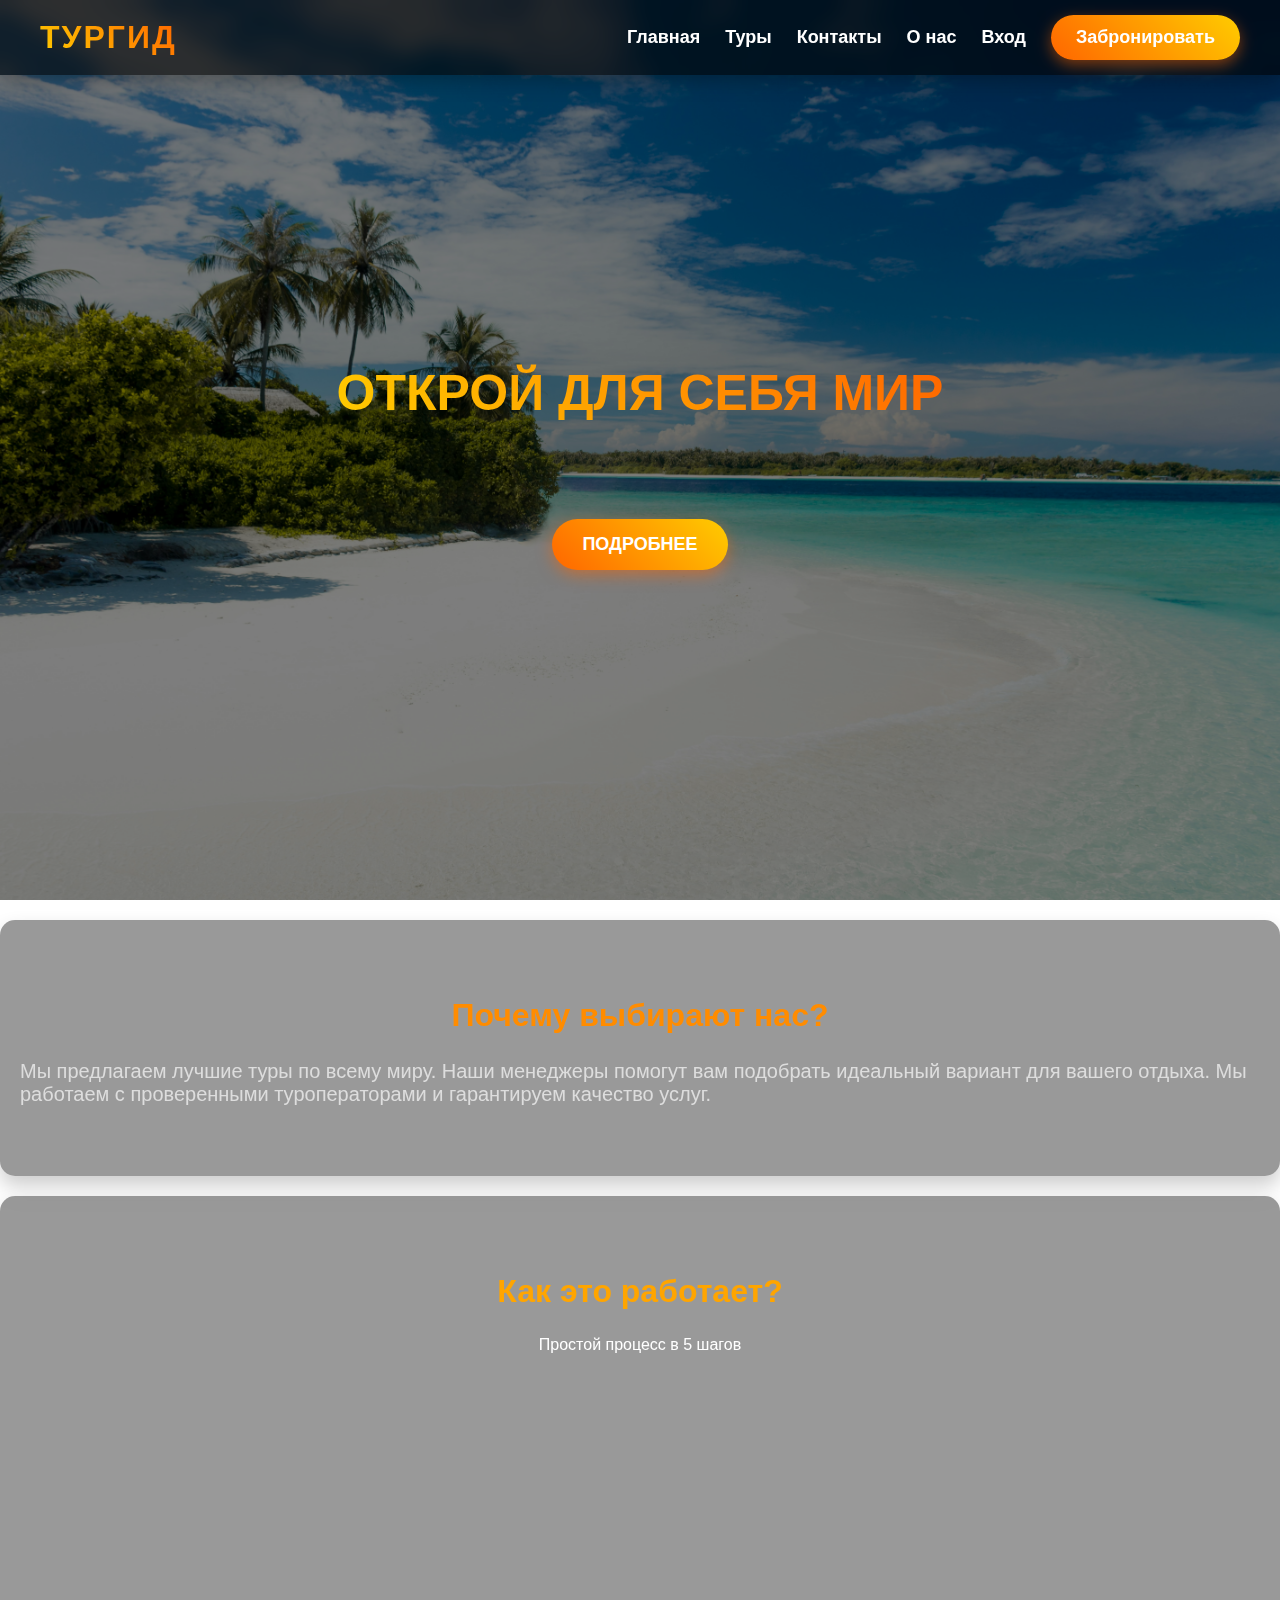
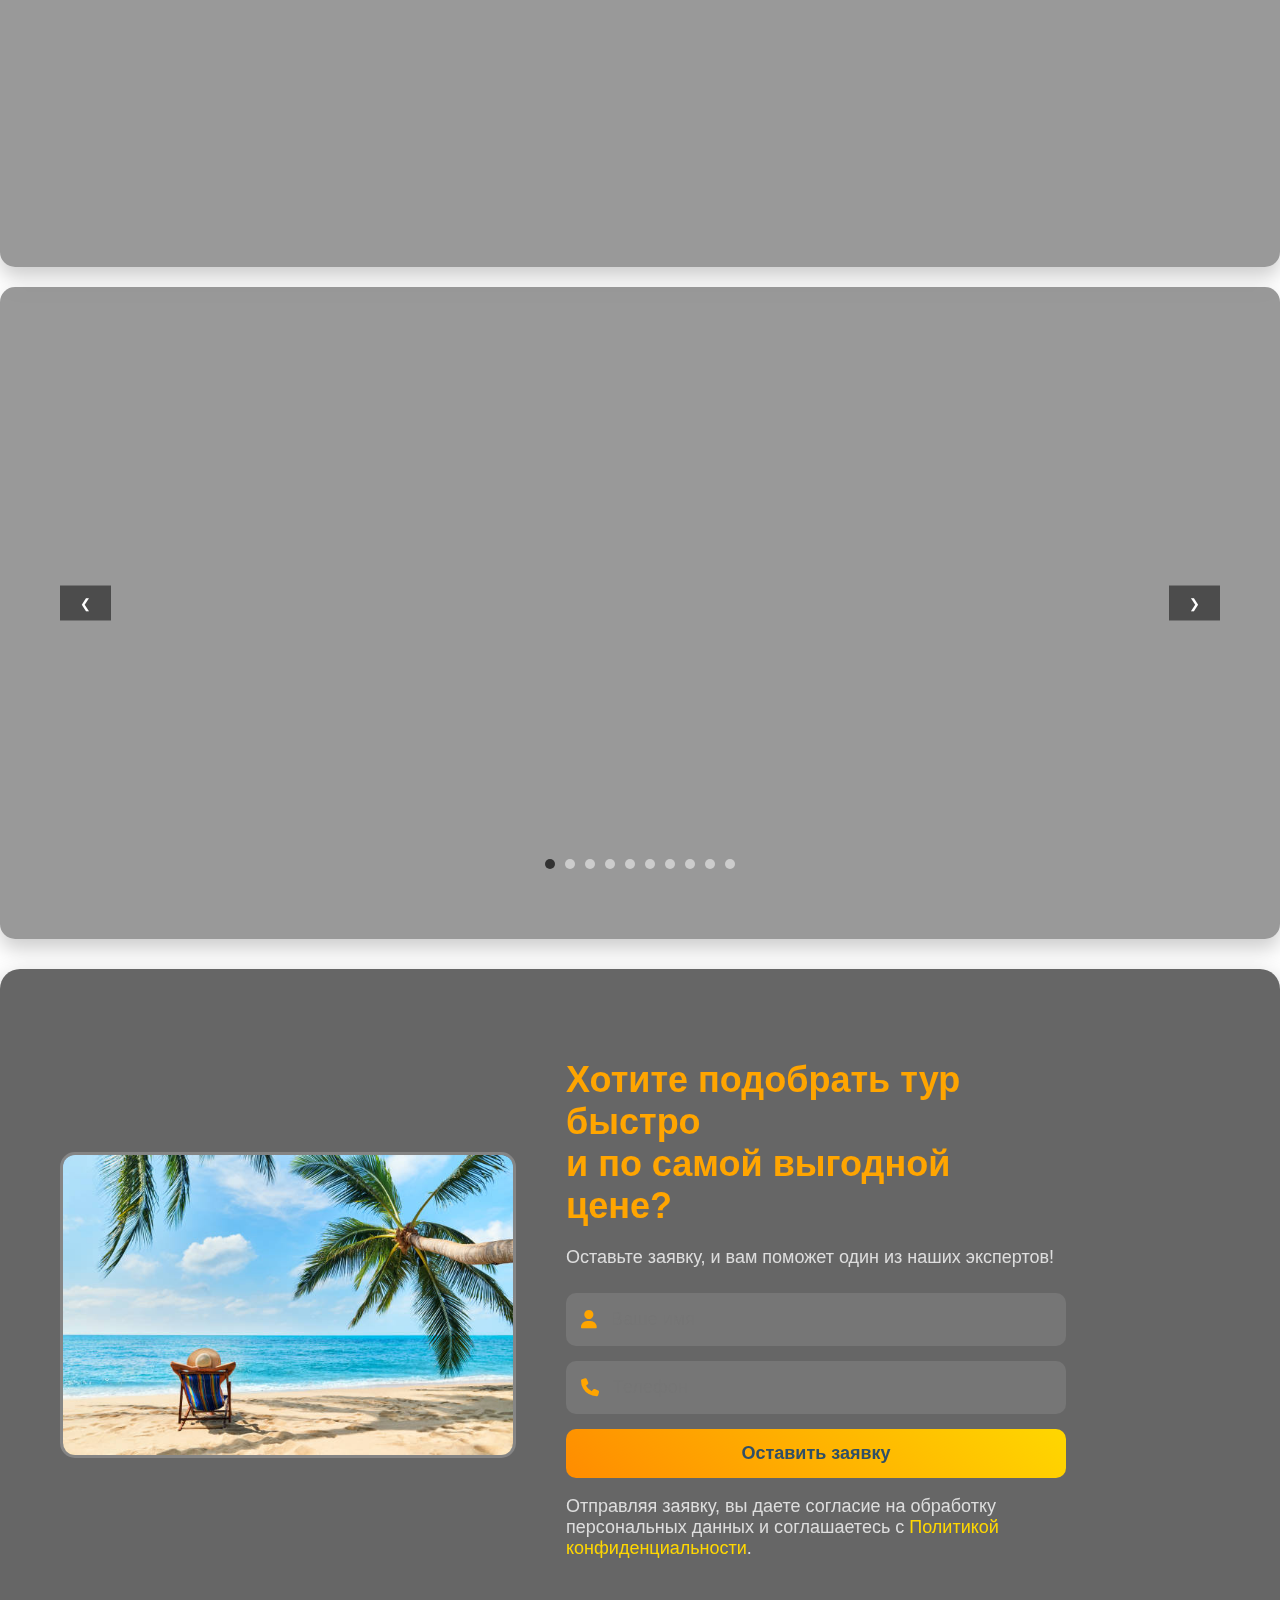
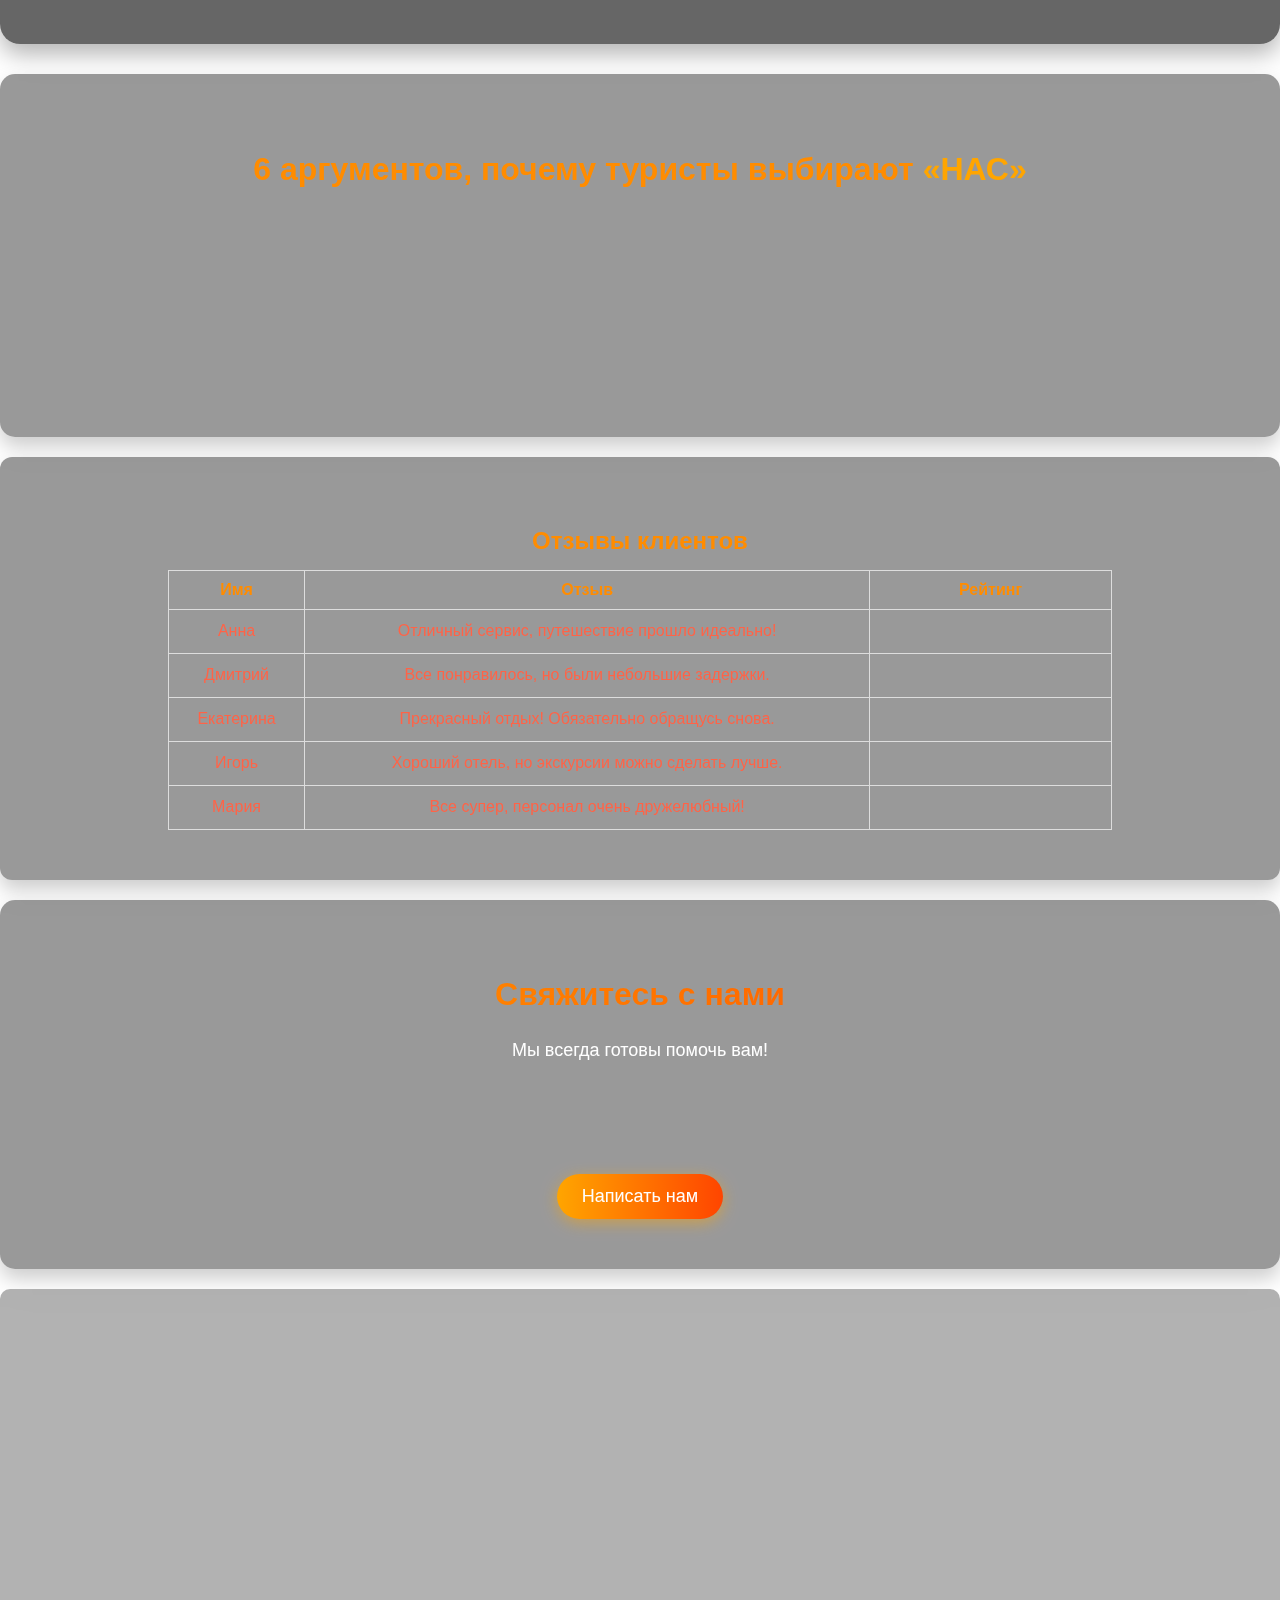
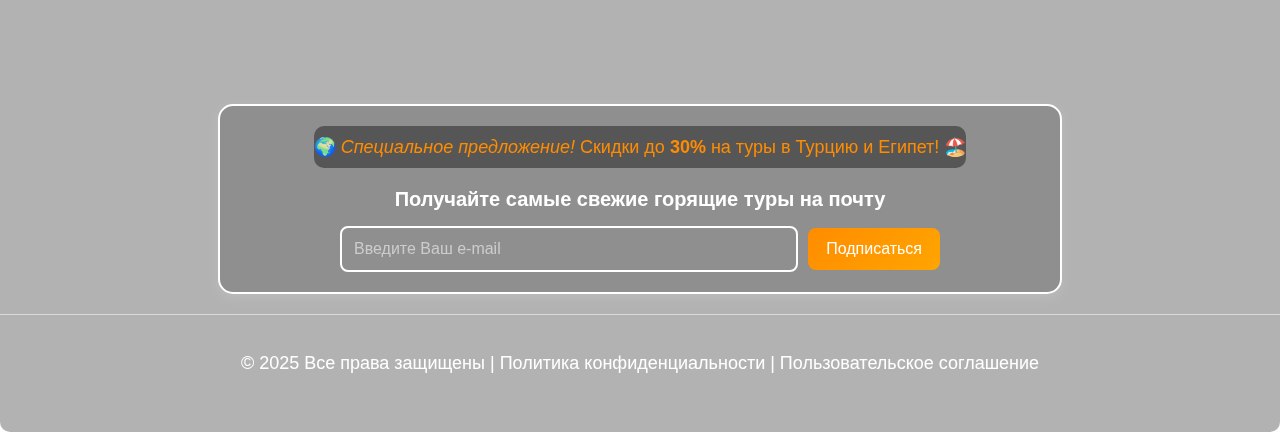
==== commit 09e10618: "update sections and much more" ====
--- a/index.html
+++ b/index.html
@@ -88,129 +88,373 @@
     </section>
 
     <div id="cards-container" class="cards-container">
-      <div class="tour-card">
-        <div class="card-image">
-          <img src="sokha.jpg" alt="Отель" />
-          <div class="card-icons">
-            <button class="icon-button"><i class="fas fa-heart"></i></button>
-            <button class="icon-button">
-              <i class="fas fa-balance-scale"></i>
-            </button>
-          </div>
-        </div>
-        <div class="card-content">
-          <h3>Sokha Beach Resort 5 ★</h3>
-          <p class="location">Камбоджа , Сиануквиль</p>
-          <p class="rating">
-            <span class="stars">
-              <i class="fa-solid fa-star"></i>
-              <i class="fa-solid fa-star"></i>
-              <i class="fa-solid fa-star"></i>
-              <i class="fa-solid fa-star"></i>
-              <i class="fa-solid fa-star"></i>
-            </span>
-            <span class="reviews"><b>(19 отзывов)</b></span>
-          </p>
-          <p class="details">с 21.02 по 04.03 (11 ночей) | выезд из Алматы</p>
-          <p class="food">🍽️ завтрак</p>
-          <p class="price">1 369 074 ₸</p>
-          <button class="details-button">Подробнее</button>
-        </div>
-      </div>
-
-      <div class="tour-card">
-        <div class="card-image">
-          <img src="maikhao.jpg" alt="Отель" />
-          <div class="card-icons">
-            <button class="icon-button"><i class="fas fa-heart"></i></button>
-            <button class="icon-button">
-              <i class="fas fa-balance-scale"></i>
-            </button>
-          </div>
-        </div>
-        <div class="card-content">
-          <h3>Maikhao Hotel Managed By Centara 4 ★</h3>
-          <p class="location">Таиланд (Тайланд) , о. Пхукет</p>
-          <p class="rating">
-            <span class="stars">
-              <i class="fa-solid fa-star"></i>
-              <i class="fa-solid fa-star"></i>
-              <i class="fa-solid fa-star"></i>
-              <i class="fa-solid fa-star"></i>
-              <i class="fa-regular fa-star"></i>
-            </span>
-            <span class="reviews"><b>(21 отзывов)</b></span>
-          </p>
-          <p class="details">с 22.02 по 03.03 (9 ночей) | выезд из Астаны</p>
-          <p class="food">🍽️ завтрак</p>
-          <p class="price">914 416 ₸</p>
-          <button class="details-button">Подробнее</button>
-        </div>
-      </div>
-
-      <div class="tour-card">
-        <div class="card-image">
-          <img src="rixos.jpg" alt="Отель" />
-          <div class="card-icons">
-            <button class="icon-button"><i class="fas fa-heart"></i></button>
-            <button class="icon-button">
-              <i class="fas fa-balance-scale"></i>
-            </button>
-          </div>
-        </div>
-        <div class="card-content">
-          <h3>Rixos Downtown 5 ★</h3>
-          <p class="location">Турция , Анталия</p>
-          <p class="rating">
-            <span class="stars">
-              <i class="fa-solid fa-star"></i>
-              <i class="fa-solid fa-star"></i>
-              <i class="fa-solid fa-star"></i>
-              <i class="fa-solid fa-star"></i>
-              <i class="fa-solid fa-star"></i>
-            </span>
-            <span class="reviews"><b>(4 отзывов)</b></span>
-          </p>
-          <p class="details">с 21.04 по 27.04 (5 ночей) | выезд из Алматы</p>
-          <p class="food">🍽️ Все включено</p>
-          <p class="price">1 094 981 ₸</p>
-          <button class="details-button">Подробнее</button>
-        </div>
-      </div>
-
-      <div class="tour-card">
-        <div class="card-image">
-          <img src="baron.jpg" alt="Отель" />
-          <div class="card-icons">
-            <button class="icon-button"><i class="fas fa-heart"></i></button>
-            <button class="icon-button">
-              <i class="fas fa-balance-scale"></i>
-            </button>
-          </div>
-        </div>
-        <div class="card-content">
-          <h3>Baron Palms Resort Sharm El Sheikh 5 ★</h3>
-          <p class="location">Египет, Шарм-эль-Шейх</p>
-          <p class="rating">
-            <span class="stars">
-              <i class="fa-solid fa-star"></i>
-              <i class="fa-solid fa-star"></i>
-              <i class="fa-solid fa-star"></i>
-              <i class="fa-solid fa-star"></i>
-              <i class="fa-regular fa-star"></i>
-            </span>
-            <span class="reviews"><b>(34 отзывов)</b></span>
-          </p>
-          <p class="details">с 27.03 по 02.04 (6 ночей) | Выезд из Астаны</p>
-          <p class="food">🍽️ Все включено</p>
-          <p class="price"><s>1 086 267</s> 867 264 ₸ (30%)</p>
-          <button class="details-button">Подробнее</button>
+      <div class="slider-container">
+        <div class="slider">
+          <div class="tour-card">
+            <div class="card-image">
+              <img src="sokha.jpg" alt="Отель" />
+              <div class="card-icons">
+                <button class="icon-button">
+                  <i class="fas fa-heart"></i>
+                </button>
+                <button class="icon-button">
+                  <i class="fas fa-balance-scale"></i>
+                </button>
+              </div>
+            </div>
+            <div class="card-content">
+              <h3>Sokha Beach Resort 5 ★</h3>
+              <p class="location">Камбоджа , Сиануквиль</p>
+              <p class="rating">
+                <span class="stars">
+                  <i class="fa-solid fa-star"></i>
+                  <i class="fa-solid fa-star"></i>
+                  <i class="fa-solid fa-star"></i>
+                  <i class="fa-solid fa-star"></i>
+                  <i class="fa-solid fa-star"></i>
+                </span>
+                <span class="reviews"><b>(19 отзывов)</b></span>
+              </p>
+              <p class="details">
+                с 21.02 по 04.03 (11 ночей) | выезд из Алматы
+              </p>
+              <p class="food">🍽️ завтрак</p>
+              <p class="price">1 369 074 ₸</p>
+              <button class="details-button">Подробнее</button>
+            </div>
+          </div>
+
+          <div class="tour-card">
+            <div class="card-image">
+              <img src="maikhao.jpg" alt="Отель" />
+              <span class="recommended">Рекомендовано</span>
+              <div class="card-icons">
+                <button class="icon-button">
+                  <i class="fas fa-heart"></i>
+                </button>
+                <button class="icon-button">
+                  <i class="fas fa-balance-scale"></i>
+                </button>
+              </div>
+            </div>
+            <div class="card-content">
+              <h3>Maikhao Hotel Managed By Centara 4 ★</h3>
+              <p class="location">Таиланд (Тайланд) , о. Пхукет</p>
+              <p class="rating">
+                <span class="stars">
+                  <i class="fa-solid fa-star"></i>
+                  <i class="fa-solid fa-star"></i>
+                  <i class="fa-solid fa-star"></i>
+                  <i class="fa-solid fa-star"></i>
+                  <i class="fa-regular fa-star"></i>
+                </span>
+                <span class="reviews"><b>(21 отзывов)</b></span>
+              </p>
+              <p class="details">
+                с 22.02 по 03.03 (9 ночей) | выезд из Астаны
+              </p>
+              <p class="food">🍽️ завтрак</p>
+              <p class="price">914 416 ₸</p>
+              <button class="details-button">Подробнее</button>
+            </div>
+          </div>
+
+          <div class="tour-card">
+            <div class="card-image">
+              <img src="rixos.jpg" alt="Отель" />
+              <div class="card-icons">
+                <button class="icon-button">
+                  <i class="fas fa-heart"></i>
+                </button>
+                <button class="icon-button">
+                  <i class="fas fa-balance-scale"></i>
+                </button>
+              </div>
+            </div>
+            <div class="card-content">
+              <h3>Rixos Downtown 5 ★</h3>
+              <p class="location">Турция , Анталия</p>
+              <p class="rating">
+                <span class="stars">
+                  <i class="fa-solid fa-star"></i>
+                  <i class="fa-solid fa-star"></i>
+                  <i class="fa-solid fa-star"></i>
+                  <i class="fa-solid fa-star"></i>
+                  <i class="fa-solid fa-star"></i>
+                </span>
+                <span class="reviews"><b>(4 отзывов)</b></span>
+              </p>
+              <p class="details">
+                с 21.04 по 27.04 (5 ночей) | выезд из Алматы
+              </p>
+              <p class="food">🍽️ Все включено</p>
+              <p class="price">1 094 981 ₸</p>
+              <button class="details-button">Подробнее</button>
+            </div>
+          </div>
+
+          <div class="tour-card">
+            <div class="card-image">
+              <img src="rixos.jpg" alt="Отель" />
+              <div class="card-icons">
+                <button class="icon-button">
+                  <i class="fas fa-heart"></i>
+                </button>
+                <button class="icon-button">
+                  <i class="fas fa-balance-scale"></i>
+                </button>
+              </div>
+            </div>
+            <div class="card-content">
+              <h3>Rixos Downtown 5 ★</h3>
+              <p class="location">Турция , Анталия</p>
+              <p class="rating">
+                <span class="stars">
+                  <i class="fa-solid fa-star"></i>
+                  <i class="fa-solid fa-star"></i>
+                  <i class="fa-solid fa-star"></i>
+                  <i class="fa-solid fa-star"></i>
+                  <i class="fa-solid fa-star"></i>
+                </span>
+                <span class="reviews"><b>(4 отзывов)</b></span>
+              </p>
+              <p class="details">
+                с 21.04 по 27.04 (5 ночей) | выезд из Алматы
+              </p>
+              <p class="food">🍽️ Все включено</p>
+              <p class="price">1 094 981 ₸</p>
+              <button class="details-button">Подробнее</button>
+            </div>
+          </div>
+
+          <div class="tour-card">
+            <div class="card-image">
+              <img src="rixos.jpg" alt="Отель" />
+              <div class="card-icons">
+                <button class="icon-button">
+                  <i class="fas fa-heart"></i>
+                </button>
+                <button class="icon-button">
+                  <i class="fas fa-balance-scale"></i>
+                </button>
+              </div>
+            </div>
+            <div class="card-content">
+              <h3>Rixos Downtown 5 ★</h3>
+              <p class="location">Турция , Анталия</p>
+              <p class="rating">
+                <span class="stars">
+                  <i class="fa-solid fa-star"></i>
+                  <i class="fa-solid fa-star"></i>
+                  <i class="fa-solid fa-star"></i>
+                  <i class="fa-solid fa-star"></i>
+                  <i class="fa-solid fa-star"></i>
+                </span>
+                <span class="reviews"><b>(4 отзывов)</b></span>
+              </p>
+              <p class="details">
+                с 21.04 по 27.04 (5 ночей) | выезд из Алматы
+              </p>
+              <p class="food">🍽️ Все включено</p>
+              <p class="price">1 094 981 ₸</p>
+              <button class="details-button">Подробнее</button>
+            </div>
+          </div>
+
+          <div class="tour-card">
+            <div class="card-image">
+              <img src="rixos.jpg" alt="Отель" />
+              <div class="card-icons">
+                <button class="icon-button">
+                  <i class="fas fa-heart"></i>
+                </button>
+                <button class="icon-button">
+                  <i class="fas fa-balance-scale"></i>
+                </button>
+              </div>
+            </div>
+            <div class="card-content">
+              <h3>Rixos Downtown 5 ★</h3>
+              <p class="location">Турция , Анталия</p>
+              <p class="rating">
+                <span class="stars">
+                  <i class="fa-solid fa-star"></i>
+                  <i class="fa-solid fa-star"></i>
+                  <i class="fa-solid fa-star"></i>
+                  <i class="fa-solid fa-star"></i>
+                  <i class="fa-solid fa-star"></i>
+                </span>
+                <span class="reviews"><b>(4 отзывов)</b></span>
+              </p>
+              <p class="details">
+                с 21.04 по 27.04 (5 ночей) | выезд из Алматы
+              </p>
+              <p class="food">🍽️ Все включено</p>
+              <p class="price">1 094 981 ₸</p>
+              <button class="details-button">Подробнее</button>
+            </div>
+          </div>
+
+          <div class="tour-card">
+            <div class="card-image">
+              <img src="rixos.jpg" alt="Отель" />
+              <div class="card-icons">
+                <button class="icon-button">
+                  <i class="fas fa-heart"></i>
+                </button>
+                <button class="icon-button">
+                  <i class="fas fa-balance-scale"></i>
+                </button>
+              </div>
+            </div>
+            <div class="card-content">
+              <h3>Rixos Downtown 5 ★</h3>
+              <p class="location">Турция , Анталия</p>
+              <p class="rating">
+                <span class="stars">
+                  <i class="fa-solid fa-star"></i>
+                  <i class="fa-solid fa-star"></i>
+                  <i class="fa-solid fa-star"></i>
+                  <i class="fa-solid fa-star"></i>
+                  <i class="fa-solid fa-star"></i>
+                </span>
+                <span class="reviews"><b>(4 отзывов)</b></span>
+              </p>
+              <p class="details">
+                с 21.04 по 27.04 (5 ночей) | выезд из Алматы
+              </p>
+              <p class="food">🍽️ Все включено</p>
+              <p class="price">1 094 981 ₸</p>
+              <button class="details-button">Подробнее</button>
+            </div>
+          </div>
+
+          <div class="tour-card">
+            <div class="card-image">
+              <img src="rixos.jpg" alt="Отель" />
+              <div class="card-icons">
+                <button class="icon-button">
+                  <i class="fas fa-heart"></i>
+                </button>
+                <button class="icon-button">
+                  <i class="fas fa-balance-scale"></i>
+                </button>
+              </div>
+            </div>
+            <div class="card-content">
+              <h3>Rixos Downtown 5 ★</h3>
+              <p class="location">Турция , Анталия</p>
+              <p class="rating">
+                <span class="stars">
+                  <i class="fa-solid fa-star"></i>
+                  <i class="fa-solid fa-star"></i>
+                  <i class="fa-solid fa-star"></i>
+                  <i class="fa-solid fa-star"></i>
+                  <i class="fa-solid fa-star"></i>
+                </span>
+                <span class="reviews"><b>(4 отзывов)</b></span>
+              </p>
+              <p class="details">
+                с 21.04 по 27.04 (5 ночей) | выезд из Алматы
+              </p>
+              <p class="food">🍽️ Все включено</p>
+              <p class="price">1 094 981 ₸</p>
+              <button class="details-button">Подробнее</button>
+            </div>
+          </div>
+
+          <div class="tour-card">
+            <div class="card-image">
+              <img src="rixos.jpg" alt="Отель" />
+              <span class="recommended">Рекомендовано</span>
+              <div class="card-icons">
+                <button class="icon-button">
+                  <i class="fas fa-heart"></i>
+                </button>
+                <button class="icon-button">
+                  <i class="fas fa-balance-scale"></i>
+                </button>
+              </div>
+            </div>
+            <div class="card-content">
+              <h3>Rixos Downtown 5 ★</h3>
+              <p class="location">Турция , Анталия</p>
+              <p class="rating">
+                <span class="stars">
+                  <i class="fa-solid fa-star"></i>
+                  <i class="fa-solid fa-star"></i>
+                  <i class="fa-solid fa-star"></i>
+                  <i class="fa-solid fa-star"></i>
+                  <i class="fa-solid fa-star"></i>
+                </span>
+                <span class="reviews"><b>(4 отзывов)</b></span>
+              </p>
+              <p class="details">
+                с 21.04 по 27.04 (5 ночей) | выезд из Алматы
+              </p>
+              <p class="food">🍽️ Все включено</p>
+              <p class="price">1 094 981 ₸</p>
+              <button class="details-button">Подробнее</button>
+            </div>
+          </div>
+
+          <div class="tour-card">
+            <div class="card-image">
+              <img src="baron.jpg" alt="Отель" />
+              <span class="recommended">Рекомендовано</span>
+              <div class="card-icons">
+                <button class="icon-button">
+                  <i class="fas fa-heart"></i>
+                </button>
+                <button class="icon-button">
+                  <i class="fas fa-balance-scale"></i>
+                </button>
+              </div>
+            </div>
+            <div class="card-content">
+              <h3>Baron Palms Resort Sharm El Sheikh 5 ★</h3>
+              <p class="location">Египет, Шарм-эль-Шейх</p>
+              <p class="rating">
+                <span class="stars">
+                  <i class="fa-solid fa-star"></i>
+                  <i class="fa-solid fa-star"></i>
+                  <i class="fa-solid fa-star"></i>
+                  <i class="fa-solid fa-star"></i>
+                  <i class="fa-regular fa-star"></i>
+                </span>
+                <span class="reviews"><b>(34 отзывов)</b></span>
+              </p>
+              <p class="details">
+                с 27.03 по 02.04 (6 ночей) | Выезд из Астаны
+              </p>
+              <p class="food">🍽️ Все включено</p>
+              <p class="price"><s>1 086 267</s> 867 264 ₸ (30%)</p>
+              <button class="details-button">Подробнее</button>
+            </div>
+          </div>
+        </div>
+        <button class="prev-button">&#10094;</button>
+        <button class="next-button">&#10095;</button>
+        <div class="slider-indicator">
+          <span class="indicator-item active"></span>
+          <span class="indicator-item"></span>
+          <span class="indicator-item"></span>
+          <span class="indicator-item"></span>
+          <span class="indicator-item"></span>
+          <span class="indicator-item"></span>
+          <span class="indicator-item"></span>
+          <span class="indicator-item"></span>
+          <span class="indicator-item"></span>
+          <span class="indicator-item"></span>
         </div>
       </div>
     </div>
 
     <section class="booking">
       <div class="booking-container">
+        <div class="booking-image">
+          <img src="beach.jpg" alt="Отдых на пляже" />
+        </div>
         <div class="booking-text">
           <h2>Хотите подобрать тур быстро<br />и по самой выгодной цене?</h2>
           <p>Оставьте заявку, и вам поможет один из наших экспертов!</p>
@@ -227,12 +471,8 @@
           </form>
           <p class="policy">
             Отправляя заявку, вы даете согласие на обработку персональных данных
-            и соглашаетесь с
-            <a href="#">Политикой конфиденциальности</a>.
+            и соглашаетесь с <a href="#">Политикой конфиденциальности</a>.
           </p>
-        </div>
-        <div class="booking-image">
-          <img src="beach.jpg" alt="Отдых на пляже" />
         </div>
       </div>
     </section>
@@ -391,7 +631,7 @@
         <div class="footer-column">
           <h3>О компании</h3>
           <ul>
-            <li><a href="#">О нас</a></li>
+            <li><a href="#about">О нас</a></li>
             <li><a href="#">Отзывы</a></li>
             <li><a href="#">Наша команда</a></li>
             <li><a href="#">Работа у нас</a></li>
@@ -399,19 +639,28 @@
           </ul>
         </div>
         <div class="footer-column">
-          <h3>Мы в соцсетях</h3>
+          <h3 class="main">Мы в соцсетях</h3>
           <ul class="social-icons">
             <li>
-              <a href="#"><i class="fab fa-facebook"></i> Facebook</a>
+              <a
+                href="https://ru-ru.facebook.com/login/device-based/regular/login/?login_attempt=1"
+                ><i class="fab fa-facebook"></i> Facebook</a
+              >
             </li>
             <li>
-              <a href="#"><i class="fab fa-instagram"></i> Instagram</a>
+              <a href="https://www.instagram.com/accounts/login/"
+                ><i class="fab fa-instagram"></i> Instagram</a
+              >
             </li>
             <li>
-              <a href="#"><i class="fab fa-telegram"></i> Telegram</a>
+              <a href="https://web.telegram.org/k/"
+                ><i class="fab fa-telegram"></i> Telegram</a
+              >
             </li>
             <li>
-              <a href="#"><i class="fab fa-youtube"></i> YouTube</a>
+              <a href="https://www.youtube.com/"
+                ><i class="fab fa-youtube"></i> YouTube</a
+              >
             </li>
           </ul>
         </div>
@@ -429,10 +678,12 @@
       </div>
 
       <div class="subscribe-container">
-        <marquee behavior="scroll" direction="left">
-          🌍 <i>Специальное предложение!</i> Скидки до <b>30%</b> на туры в
-          Турцию и Египет! 🏖️
-        </marquee>
+        <div class="marquee-container">
+          <div class="marquee-text">
+            🌍 <i>Специальное предложение!</i> Скидки до <b>30%</b> на туры в
+            Турцию и Египет! 🏖️
+          </div>
+        </div>
         <h3>Получайте самые свежие горящие туры на почту</h3>
         <form class="subscribe-form">
           <input type="email" placeholder="Введите Ваш e-mail" required />
@@ -452,7 +703,6 @@
 
     <div id="login-form-container" class="login-form-container">
       <span class="close-btn" id="close-btn">&times;</span>
-      <!-- Ваша форма входа -->
       <form class="form">
         <div class="flex-column">
           <label>Email </label>
@@ -483,9 +733,7 @@
           <p class="forgot-password"><a href="#">Forgot your password?</a></p>
         </div>
         <button class="button-submit">Log In</button>
-        <p class="signup-text">
-          New here? <a href="#">Create an account</a>
-        </p>
+        <p class="signup-text">New here? <a href="#">Create an account</a></p>
         <p class="or-text">Or continue with</p>
 
         <div class="auth-buttons">
@@ -509,19 +757,17 @@
         const overlay = document.getElementById("overlay");
         const body = document.body;
 
-        // Открыть форму и оверлей
         loginButton.addEventListener("click", function (event) {
-          event.preventDefault(); // Предотвращаем переход по ссылке
-          overlay.style.display = "block"; // Показываем оверлей
-          loginFormContainer.style.display = "block"; // Показываем форму
-          body.classList.add("no-scroll"); // Запрещаем прокрутку
+          event.preventDefault();
+          overlay.style.display = "block";
+          loginFormContainer.style.display = "block";
+          body.classList.add("no-scroll");
         });
 
-        // Закрыть форму и оверлей
         closeButton.addEventListener("click", function () {
-          overlay.style.display = "none"; // Скрываем оверлей
-          loginFormContainer.style.display = "none"; // Скрываем форму // Скрываем форму
-          body.classList.remove("no-scroll"); // Разрешаем прокрутку
+          overlay.style.display = "none";
+          loginFormContainer.style.display = "none";
+          body.classList.remove("no-scroll");
         });
       });
 
@@ -594,7 +840,107 @@
         showContacts();
       });
 
-      
+      document.addEventListener("DOMContentLoaded", function () {
+        const icons = document.querySelectorAll(".payment-icons i");
+
+        function checkIcons() {
+          icons.forEach((icon, index) => {
+            const iconTop = icon.getBoundingClientRect().top;
+            const windowHeight = window.innerHeight;
+
+            if (iconTop < windowHeight - 50) {
+              setTimeout(() => {
+                icon.classList.add("visible");
+              }, index * 200);
+            }
+          });
+        }
+
+        window.addEventListener("scroll", checkIcons);
+        checkIcons();
+      });
+
+      document.addEventListener("DOMContentLoaded", function () {
+        const columns = document.querySelectorAll(
+          ".footer-column h3, .footer-column ul li, .social-icons li"
+        );
+
+        function showOnScroll() {
+          columns.forEach((element, index) => {
+            const elementTop = element.getBoundingClientRect().top;
+            const windowHeight = window.innerHeight;
+
+            if (elementTop < windowHeight - 50) {
+              setTimeout(() => {
+                element.classList.add("visible");
+              }, index * 100); // Задержка появления
+            }
+          });
+        }
+
+        window.addEventListener("scroll", showOnScroll);
+        showOnScroll(); // Проверяем при загрузке
+      });
+
+      document.addEventListener("DOMContentLoaded", () => {
+        const slider = document.querySelector(".slider");
+        const prevButton = document.querySelector(".prev-button");
+        const nextButton = document.querySelector(".next-button");
+        const cardWidth = document.querySelector(".tour-card").offsetWidth;
+        let currentPosition = 0;
+        const indicatorItems = document.querySelectorAll(".indicator-item");
+        const totalCards = document.querySelectorAll(".tour-card").length; // общее количество карточек
+        const cardsToShow = 3; // количество карточек, видимых одновременно
+
+        // Устанавливаем ширину слайдера в зависимости от количества карточек и ширины карточки
+        slider.style.width = `${cardWidth * totalCards}px`;
+
+        // Функция для обновления индикатора
+        function updateIndicator() {
+          const currentIndex = (currentPosition / cardWidth) % totalCards; // исправлено
+          indicatorItems.forEach((item, index) => {
+            if (index === currentIndex) {
+              item.classList.add("active");
+            } else {
+              item.classList.remove("active");
+            }
+          });
+        }
+
+        // Обработчик клика на кнопку "next"
+        nextButton.addEventListener("click", () => {
+          currentPosition += cardWidth;
+
+          if (currentPosition >= cardWidth * totalCards) {
+            // Проверяем, достигли ли мы конца слайдера
+            currentPosition = 0; // Возвращаемся к началу
+          }
+          slider.style.transform = `translateX(-${currentPosition}px)`;
+          updateIndicator();
+        });
+
+        // Обработчик клика на кнопку "previous"
+        prevButton.addEventListener("click", () => {
+          currentPosition -= cardWidth;
+          if (currentPosition < 0) {
+            // Проверяем, достигли ли мы начала слайдера
+            currentPosition = cardWidth * (totalCards - 1); // Перемещаемся в конец
+          }
+          slider.style.transform = `translateX(-${currentPosition}px)`;
+          updateIndicator();
+        });
+
+        // Обработчик клика на индикатор
+        indicatorItems.forEach((item, index) => {
+          item.addEventListener("click", () => {
+            currentPosition = index * cardWidth;
+            slider.style.transform = `translateX(-${currentPosition}px)`;
+            updateIndicator();
+          });
+        });
+
+        updateIndicator(); // Обновляем индикатор при загрузке страницы
+      });
     </script>
   </body>
 </html>
--- a/style.css
+++ b/style.css
@@ -404,6 +404,8 @@
 
 .card-image {
   position: relative;
+   /* Это необходимо для абсолютного позиционирования */
+    overflow: hidden; 
   width: 100%;
   height: 180px;
 }
@@ -630,61 +632,61 @@
 }
 
 .booking {
-  background: rgba(0, 0, 0, 0.4);
-  backdrop-filter: blur(8px);
-  border-radius: 15px;
-  padding: 50px;
-  margin: 20px auto;
-  box-shadow: 0px 10px 20px rgba(0, 0, 0, 0.2);
-  padding: 50px;
-  border-radius: 15px;
+  background: rgba(0, 0, 0, 0.6);
+  backdrop-filter: blur(10px);
+  border-radius: 20px;
+  padding: 60px;
+  margin: 30px auto;
+  box-shadow: 0px 10px 25px rgba(0, 0, 0, 0.3);
   color: white;
   display: flex;
   justify-content: center;
+  align-items: center;
 }
 
 .booking-container {
   display: flex;
   align-items: center;
-  gap: 30px;
-  max-width: 1100px;
+  max-width: 1200px;
   width: 100%;
+  gap: 50px;
 }
 
 .booking-text {
   flex: 1;
+  max-width: 500px;
 }
 
 .booking h2 {
-  font-size: 32px;
+  font-size: 36px;
   color: #ffa500;
-  margin-bottom: 15px;
+  margin-bottom: 20px;
 }
 
 .booking p {
-  font-size: 16px;
+  font-size: 18px;
   color: #ddd;
-  margin-bottom: 20px;
+  margin-bottom: 25px;
 }
 
 .booking-form {
   display: flex;
+  flex-direction: column;
   gap: 15px;
-  margin-bottom: 10px;
 }
 
 .input-group {
   display: flex;
   align-items: center;
   background: rgba(255, 255, 255, 0.1);
-  padding: 12px;
-  border-radius: 8px;
-  flex: 1;
+  padding: 15px;
+  border-radius: 10px;
 }
 
 .input-group i {
   color: #ffa500;
-  margin-right: 10px;
+  margin-right: 12px;
+  font-size: 18px;
 }
 
 .input-group input {
@@ -692,16 +694,16 @@
   background: none;
   outline: none;
   color: white;
-  font-size: 16px;
+  font-size: 18px;
   width: 100%;
 }
 
 .booking-btn {
   background: linear-gradient(45deg, #ff8c00, #ffd700);
   border: none;
-  padding: 12px 20px;
-  border-radius: 8px;
-  font-size: 16px;
+  padding: 14px 24px;
+  border-radius: 10px;
+  font-size: 18px;
   font-weight: bold;
   color: #2f4f67;
   cursor: pointer;
@@ -710,11 +712,11 @@
 
 .booking-btn:hover {
   background: linear-gradient(45deg, #ffa500, #ffd700);
-  box-shadow: 0px 4px 10px rgba(255, 165, 0, 0.5);
+  box-shadow: 0px 4px 15px rgba(255, 165, 0, 0.5);
 }
 
 .policy {
-  font-size: 12px;
+  font-size: 14px;
   color: rgba(255, 255, 255, 0.8);
 }
 
@@ -724,14 +726,14 @@
 }
 
 .booking-image img {
-  width: 300px;
-  border-radius: 10px;
-  border: 2px solid rgba(255, 255, 255, 0.2);
-  transition: transform 1s ease;
+  width: 450px;
+  border-radius: 15px;
+  border: 3px solid rgba(255, 255, 255, 0.2);
+  transition: transform 0.6s ease;
 }
 
 .booking-image img:hover {
-  transform: rotate(5deg);
+  transform: scale(1.05);
   cursor: pointer;
 }
 
@@ -829,9 +831,11 @@
 }
 
 .footer {
-  background-color: #1a1f26;
+  background-color: rgba(26, 31, 38, 0.8); /* Полупрозрачный фон */
   color: white;
   padding: 40px 0;
+  border-radius: 10px;
+  backdrop-filter: blur(10px); /* Эффект размытия для красивого эффекта */
 }
 
 .footer-container {
@@ -880,47 +884,192 @@
   border-top: 1px solid rgba(255, 165, 0, 0.2);
 }
 
+.footer {
+  background-color: rgba(0, 0, 0, 0.3);
+  color: white;
+  padding: 40px 0;
+  border-radius: 10px;
+  backdrop-filter: blur(15px);
+}
+
+.footer-container {
+  display: grid;
+  grid-template-columns: repeat(4, 1fr);
+  gap: 20px;
+  max-width: 1200px;
+  margin: auto;
+}
+
+/* Начальное состояние для заголовков и ссылок */
+.footer-column h3, 
+.footer-column ul li {
+  opacity: 0;
+  transform: translateY(20px);
+  transition: opacity 0.8s ease-out, transform 0.8s ease-out;
+}
+
+/* Начальное состояние для соц. иконок */
+.social-icons li {
+  opacity: 0;
+  transform: scale(0.8);
+  transition: opacity 0.6s ease-out, transform 0.6s ease-out;
+}
+
+/* Класс, который добавляет JS */
+.footer-column h3.visible,
+.footer-column ul li.visible,
+.social-icons li.visible {
+  opacity: 1;
+  transform: translateY(0);
+}
+
+/* Для соц. иконок — отдельная анимация */
+.social-icons li.visible {
+  transform: scale(1);
+}
+
+
+.footer-column h3 {
+  color: #ff8c00;
+  font-size: 18px;
+  margin-bottom: 15px;
+}
+
+.footer-column ul {
+  list-style: none;
+  padding: 0;
+}
+
+.footer-column ul li {
+  margin-bottom: 10px;
+}
+
+.footer-column ul li a {
+  color: white;
+  text-decoration: none;
+  transition: 0.3s;
+}
+
+.footer-column ul li a:hover {
+  color: #ffa500;
+}
+
+.social-icons i {
+  font-size: 18px;
+  margin-right: 8px;
+  transition: transform 0.9s ease;
+}
+
+.footer-bottom {
+  text-align: center;
+  padding-top: 20px;
+  font-size: 18px;
+  color: #fff;
+  border-top: 1px solid rgba(255, 255, 255, 0.5);
+}
+
 .subscribe-container {
+  display: flex;
+  flex-direction: column;
+  align-items: center;
+  justify-content: center;
   text-align: center;
-  margin-top: 30px;
-  padding: 20px 0;
-  background-color: #13171c;
+  padding: 20px;
+  background: rgba(0, 0, 0, 0.2);
+  border: 2px solid white;
+  border-radius: 15px;
+  box-shadow: 0 4px 10px rgba(255, 255, 255, 0.1);
+  max-width: 800px;
+  margin: 20px auto;
 }
 
 .subscribe-container h3 {
-  color: white;
-  font-size: 18px;
-  margin-bottom: 10px;
+  
+  color: white;
+  font-size: 20px;
+  margin-bottom: 15px;
 }
 
 .subscribe-form {
   display: flex;
-  justify-content: center;
-  gap: 5px;
+  width: 100%;
+  max-width: 600px;
+  justify-content: space-between;
+  align-items: center;
+  gap: 10px;
 }
 
 .subscribe-form input {
-  width: 300px;
-  padding: 10px;
+  flex: 1;
+  padding: 12px;
+  border: 2px solid white;
+  border-radius: 8px;
+  outline: none;
+  background: transparent;
+  color: white;
+  font-size: 16px;
+}
+
+.subscribe-form input::placeholder {
+  color: #ccc;
+
+}
+
+.subscribe-form button {
+  background: linear-gradient(135deg, #ff8c00, #ffa500);
+  color: white;
+  padding: 12px 18px;
   border: none;
-  border-radius: 5px;
-  border: 2px solid #ff8c00;
-  outline: none;
-}
-
-.subscribe-form button {
-  background-color: #ff8c00;
-  color: white;
-  padding: 10px 15px;
-  border: none;
-  border-radius: 5px;
+  border-radius: 8px;
   cursor: pointer;
   transition: 0.3s;
+  font-size: 16px;
 }
 
 .subscribe-form button:hover {
-  background-color: #ffa500;
-}
+  background: linear-gradient(135deg, #ffa500, #ff8c00);
+}
+
+.marquee-container {
+  overflow: hidden;
+  white-space: nowrap;
+  background: rgba(0, 0, 0, 0.4);
+  padding: 10px 0;
+  border-radius: 10px;
+  text-align: center;
+}
+
+.marquee-text {
+  display: inline-block;
+  font-size: 18px;
+  color: #ff8c00;
+  animation: marquee 10s linear infinite;
+}
+
+@keyframes marquee {
+  from {
+    transform: translateX(100%);
+  }
+  to {
+    transform: translateX(-100%);
+  }
+}
+
+.payment-icons i {
+  opacity: 0;
+  transform: translateY(20px);
+  transition: opacity 0.6s ease-out, transform 0.6s ease-out;
+}
+
+/* Класс, который добавляет JS */
+.payment-icons i.visible {
+  opacity: 1;
+  transform: translateY(0);
+}
+
+
+
+
 
 .payment-icons {
   display: flex;
@@ -930,25 +1079,15 @@
   color: white;
 }
 
-.payment-icons i {
+/*.payment-icons i {
   transition: transform 1s ease-in-out;
-}
+}*/
 
 .payment-icons i:hover {
   transform: rotate(360deg);
   cursor: pointer;
   color: #fca311;
 }
-
-marquee {
-  font-size: 20px;
-  color: #ff4500;
-  padding: 10px;
-  border-radius: 5px;
-  box-shadow: 0 0 10px rgba(0, 0, 0, 0.2);
-  text-transform: uppercase;
-}
-
 .reviews-section {
   margin-top: 40px;
   padding: 20px;
@@ -967,6 +1106,8 @@
   margin-bottom: 15px;
   color: #ff8c00;
 }
+
+
 
 table {
   width: 80%;
@@ -1269,3 +1410,198 @@
   background-color: rgba(0, 0, 0, 0.7);
   z-index: 999;
 }
+
+/* Стили для контейнера слайдера */
+.slider-container {
+  position: relative;
+  width: 100%;
+  overflow: hidden;
+  margin-bottom: 20px; /* Добавляем отступ снизу */
+}
+
+/* Стили для слайдера */
+.slider {
+  display: flex;
+  transition: transform 0.3s ease-in-out;
+  padding: 0 10px;
+}
+
+/* Стили для карточек */
+.tour-card {
+  flex: 0 0 300px; /* или задайте нужную ширину карточки */
+  margin: 10px;
+  border: 1px solid #ccc; /* Добавляем рамку для карточек */
+  box-shadow: 2px 2px 5px rgba(0, 0, 0, 0.1); /* Добавляем тень для карточек */
+}
+
+/* Стили для кнопок-стрелок */
+.prev-button,
+.next-button {
+  position: absolute;
+  top: 50%;
+  transform: translateY(-50%);
+  background-color: rgba(0, 0, 0, 0.5);
+  color: white;
+  border: none;
+  padding: 10px 20px;
+  cursor: pointer;
+  z-index: 1; /* Размещаем кнопки поверх карточек */
+}
+
+.prev-button {
+  left: 10px;
+}
+
+.next-button {
+  right: 10px;
+}
+
+/* Стили для индикатора */
+.slider-indicator {
+  display: flex;
+  justify-content: center;
+  margin-top: 10px;
+}
+
+.indicator-item {
+  width: 10px;
+  height: 10px;
+  margin: 0 5px;
+  border-radius: 50%;
+  background-color: #ccc;
+  cursor: pointer;
+}
+
+.indicator-item.active {
+  background-color: #333;
+}
+
+/* Дополнительные стили для карточек (пример) */
+.tour-card .card-image {
+  width: 100%;
+  overflow: hidden;
+}
+
+.tour-card .card-image img {
+  width: 100%;
+  display: block;
+}
+
+.tour-card .card-content {
+  padding: 10px;
+}
+
+.recommended {
+  position: absolute;
+  top: 10px; /* Можно настроить отступ сверху */
+  left: 10px; /* Можно настроить отступ слева */
+  background-color: rgba(0, 0, 0, 0.7); /* Полупрозрачный черный фон */
+  color: white;
+  padding: 5px 10px;
+  border-radius: 5px;
+  font-size: 14px;
+  z-index: 1; /* Гарантирует, что элемент будет поверх изображения */
+}
+
+/* ... (остальные стили) ... */
+
+/* Media Query для экранов меньше 768px (мобильные) */
+@media (max-width: 767px) {
+  .header-container {
+      flex-direction: column; /* Логотип и навигация становятся вертикально */
+      align-items: center;
+  }
+
+  nav ul {
+      flex-direction: column; /* Пункты меню становятся вертикально */
+      text-align: center;
+  }
+
+  nav li {
+      margin: 10px 0; /* Отступ между пунктами меню */
+  }
+
+  .home h1 {
+      font-size: 30px; /* Уменьшаем размер заголовка на главной */
+  }
+
+  .home p {
+      font-size: 16px; /* Уменьшаем размер текста на главной */
+  }
+
+  .steps-container {
+      flex-direction: column; /* Шаги становятся вертикально */
+  }
+
+  .step {
+      width: 90%; /* Шаг занимает почти всю ширину экрана */
+      margin: 10px auto; /* Отступ между шагами */
+  }
+
+  .cards-container {
+      flex-direction: column; /* Карточки становятся вертикально */
+  }
+
+  .tour-card {
+      width: 90%; /* Карточка занимает почти всю ширину экрана */
+      margin: 10px auto; /* Отступ между карточками */
+  }
+
+  .booking-container {
+      flex-direction: column; /* Контейнер бронирования становится вертикально */
+  }
+
+  .booking-image {
+      width: 100%; /* Изображение бронирования занимает всю ширину */
+      margin-bottom: 20px;
+  }
+
+  .advantages-container {
+      grid-template-columns: 1fr; /* Преимущества становятся в один столбец */
+  }
+
+  .advantage-item {
+      flex-direction: column; /* Элемент преимущества становится вертикально */
+      text-align: center;
+  }
+
+  .contacts-content {
+      flex-direction: column; /* Контакты становятся вертикально */
+  }
+
+  .contact-item {
+      font-size: 16px; /* Уменьшаем размер текста контактов */
+  }
+
+  .footer-container {
+      grid-template-columns: 1fr; /* Колонки подвала становятся в один столбец */
+  }
+
+  .footer-column {
+      text-align: center; /* Текст в подвале по центру */
+  }
+
+  .subscribe-form {
+      flex-direction: column; /* Форма подписки становится вертикально */
+  }
+
+  .subscribe-form input {
+      width: 100%; /* Поле ввода подписки занимает всю ширину */
+      margin-bottom: 10px;
+  }
+
+  table {
+      display: block; /* Таблица становится горизонтально прокручиваемой */
+      overflow-x: auto;
+  }
+
+  .form {
+      width: 90%; /* Форма занимает почти всю ширину экрана */
+      margin: 10px auto; /* Отступ между формой */
+  }
+
+  .login-form-container {
+      width: 90%; /* Контейнер формы входа занимает почти всю ширину экрана */
+      margin: 20px auto; /* Отступ между формой */
+  }
+}
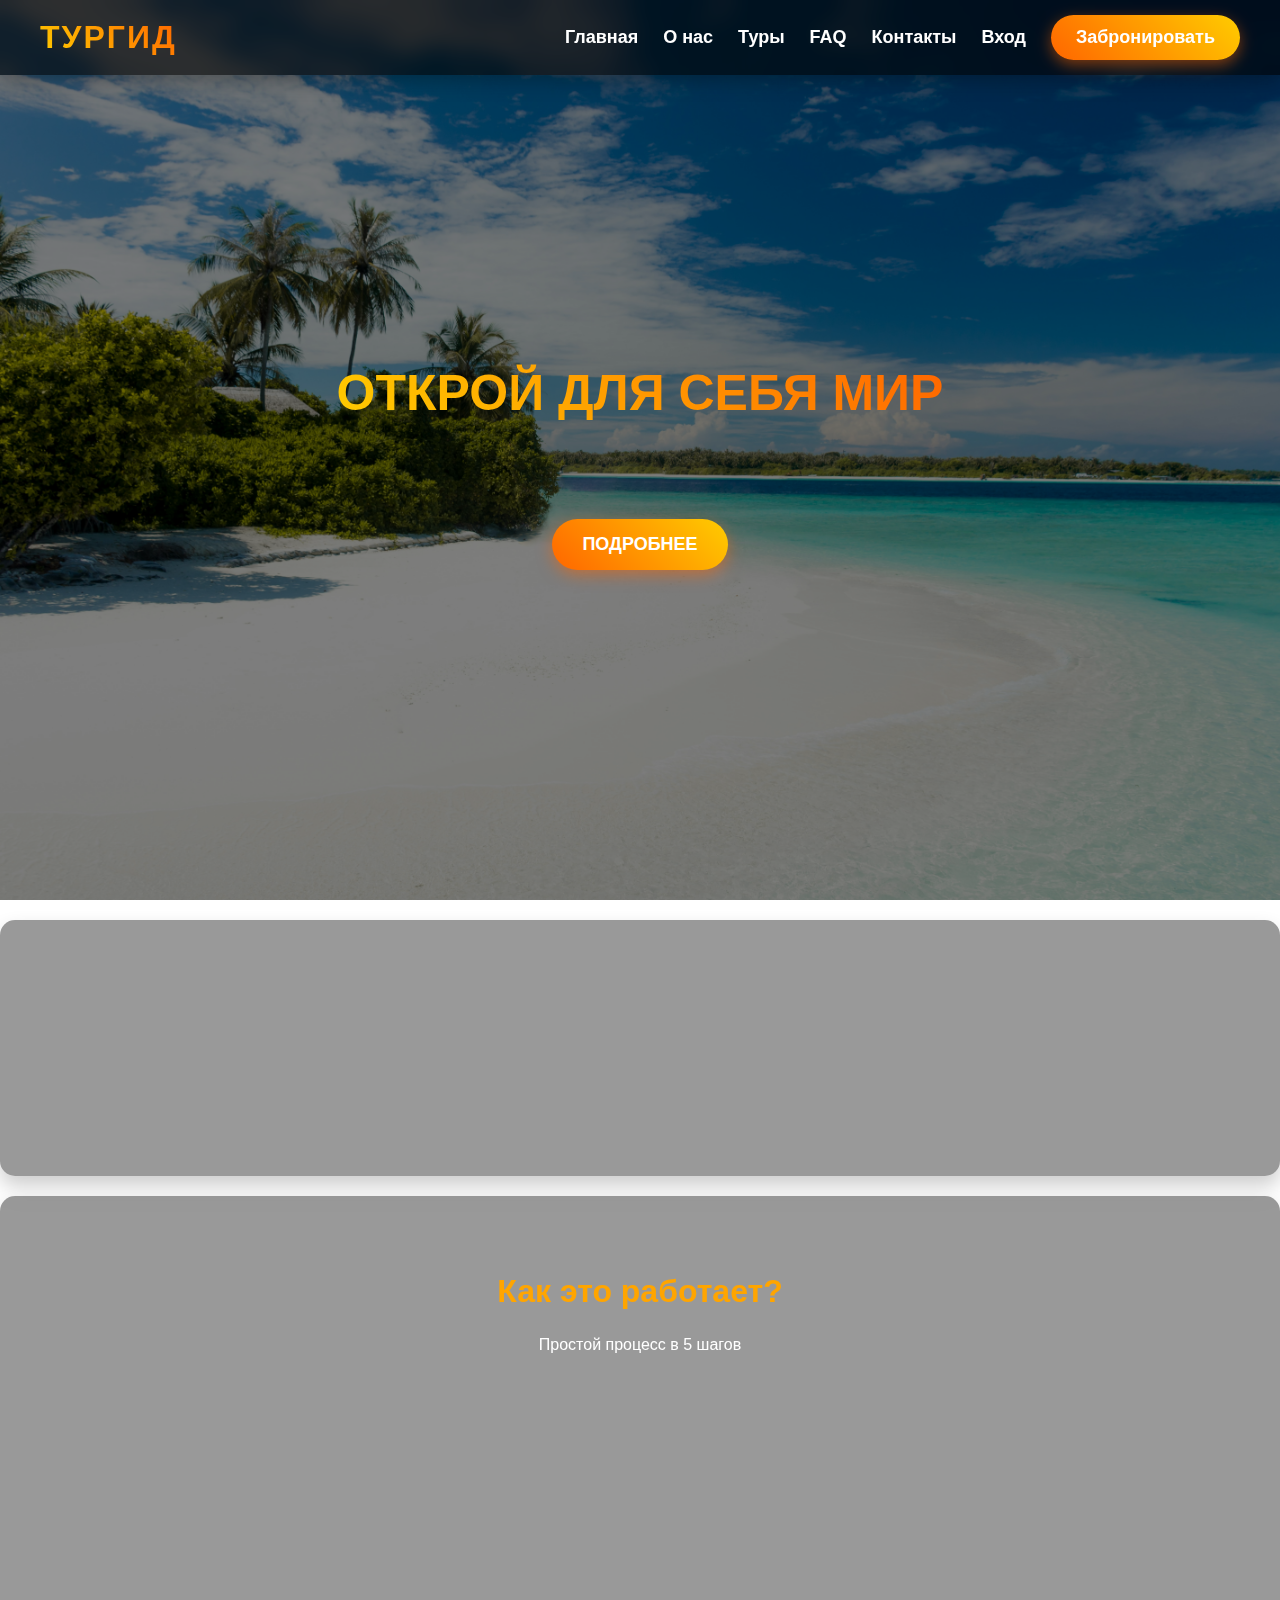
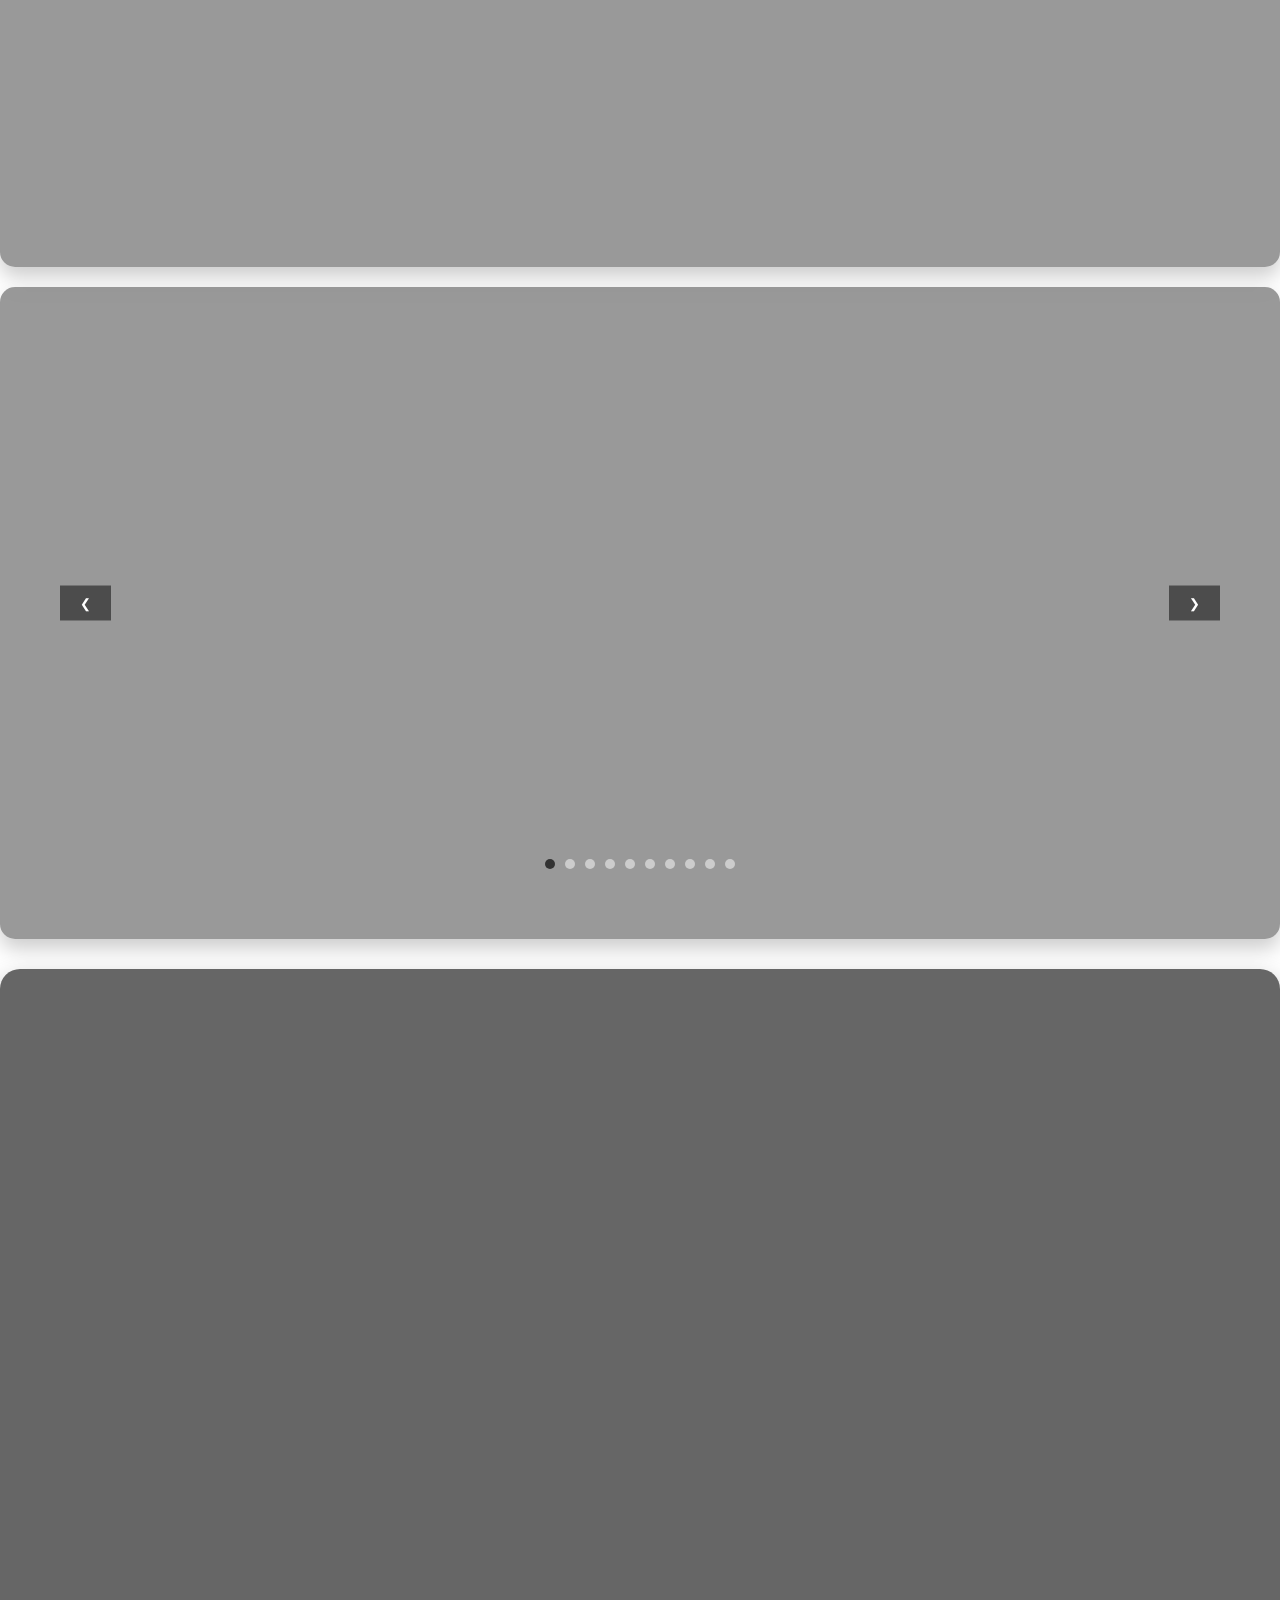
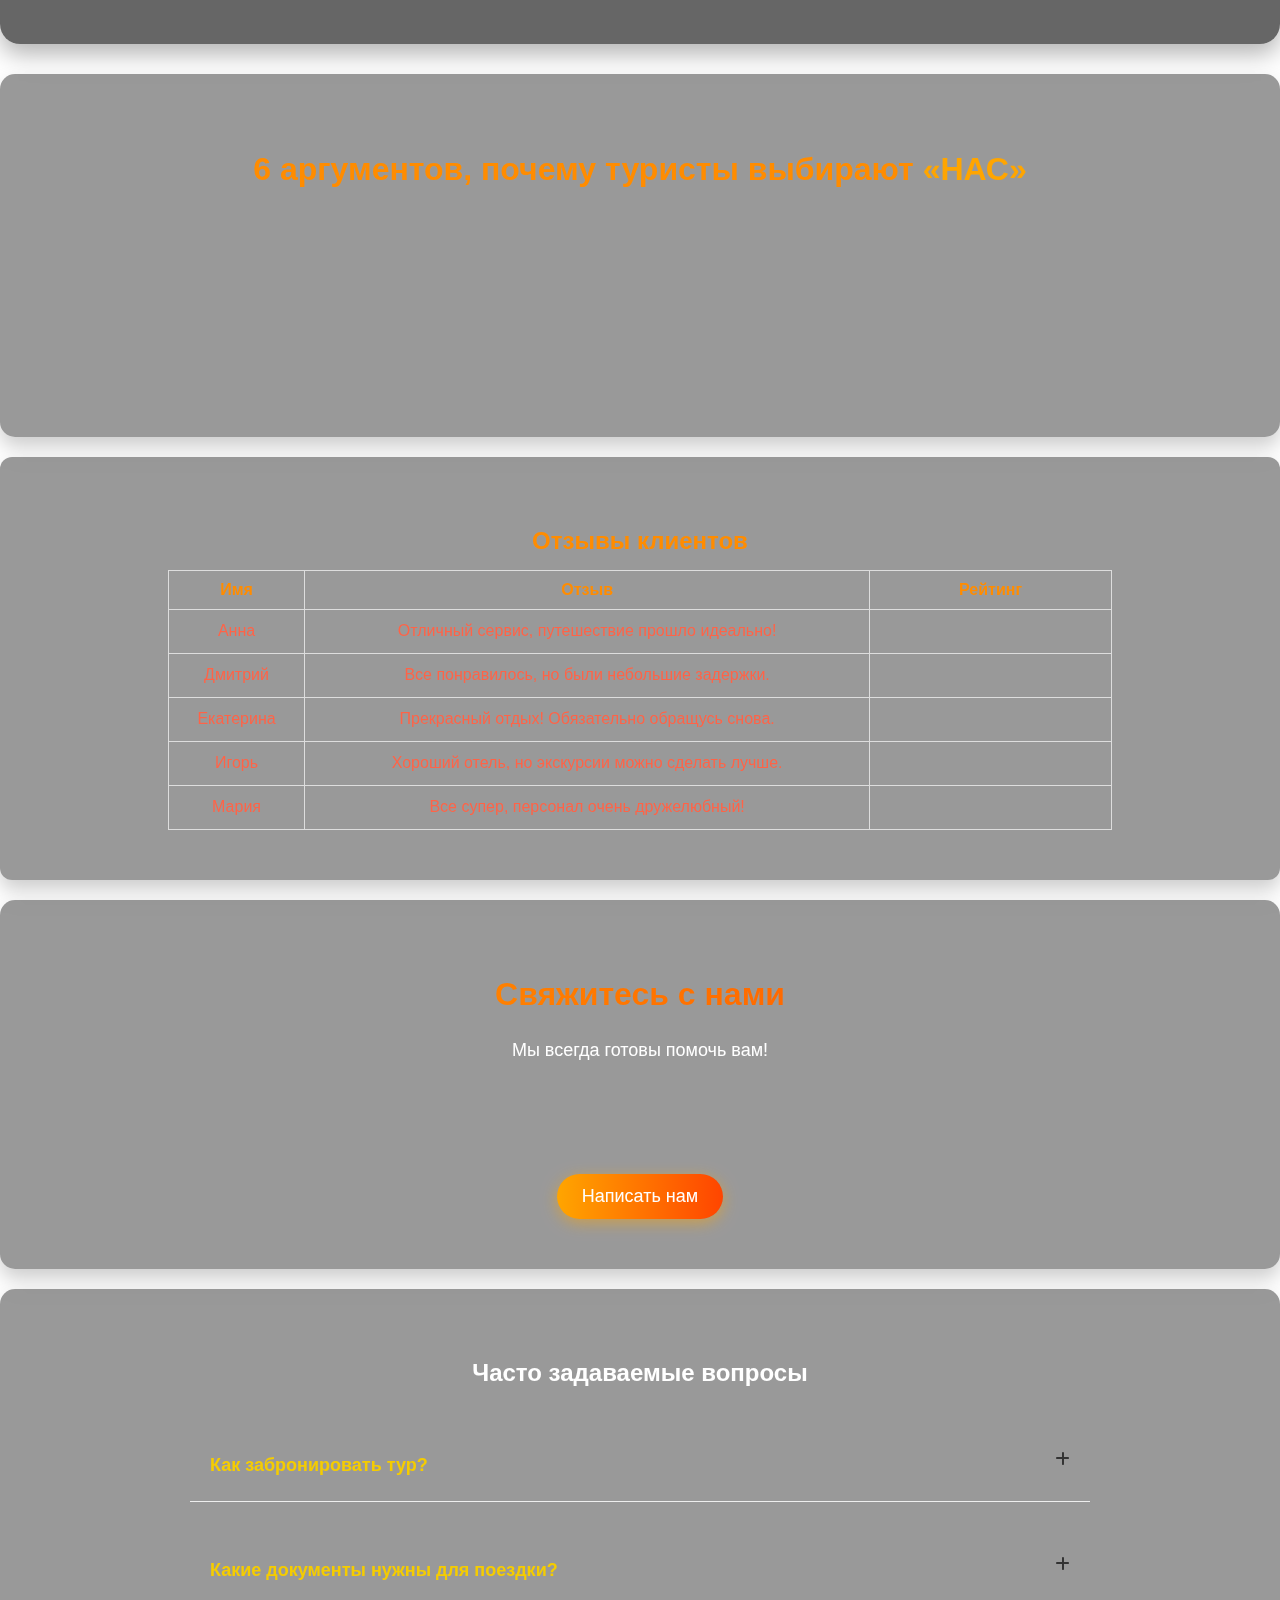
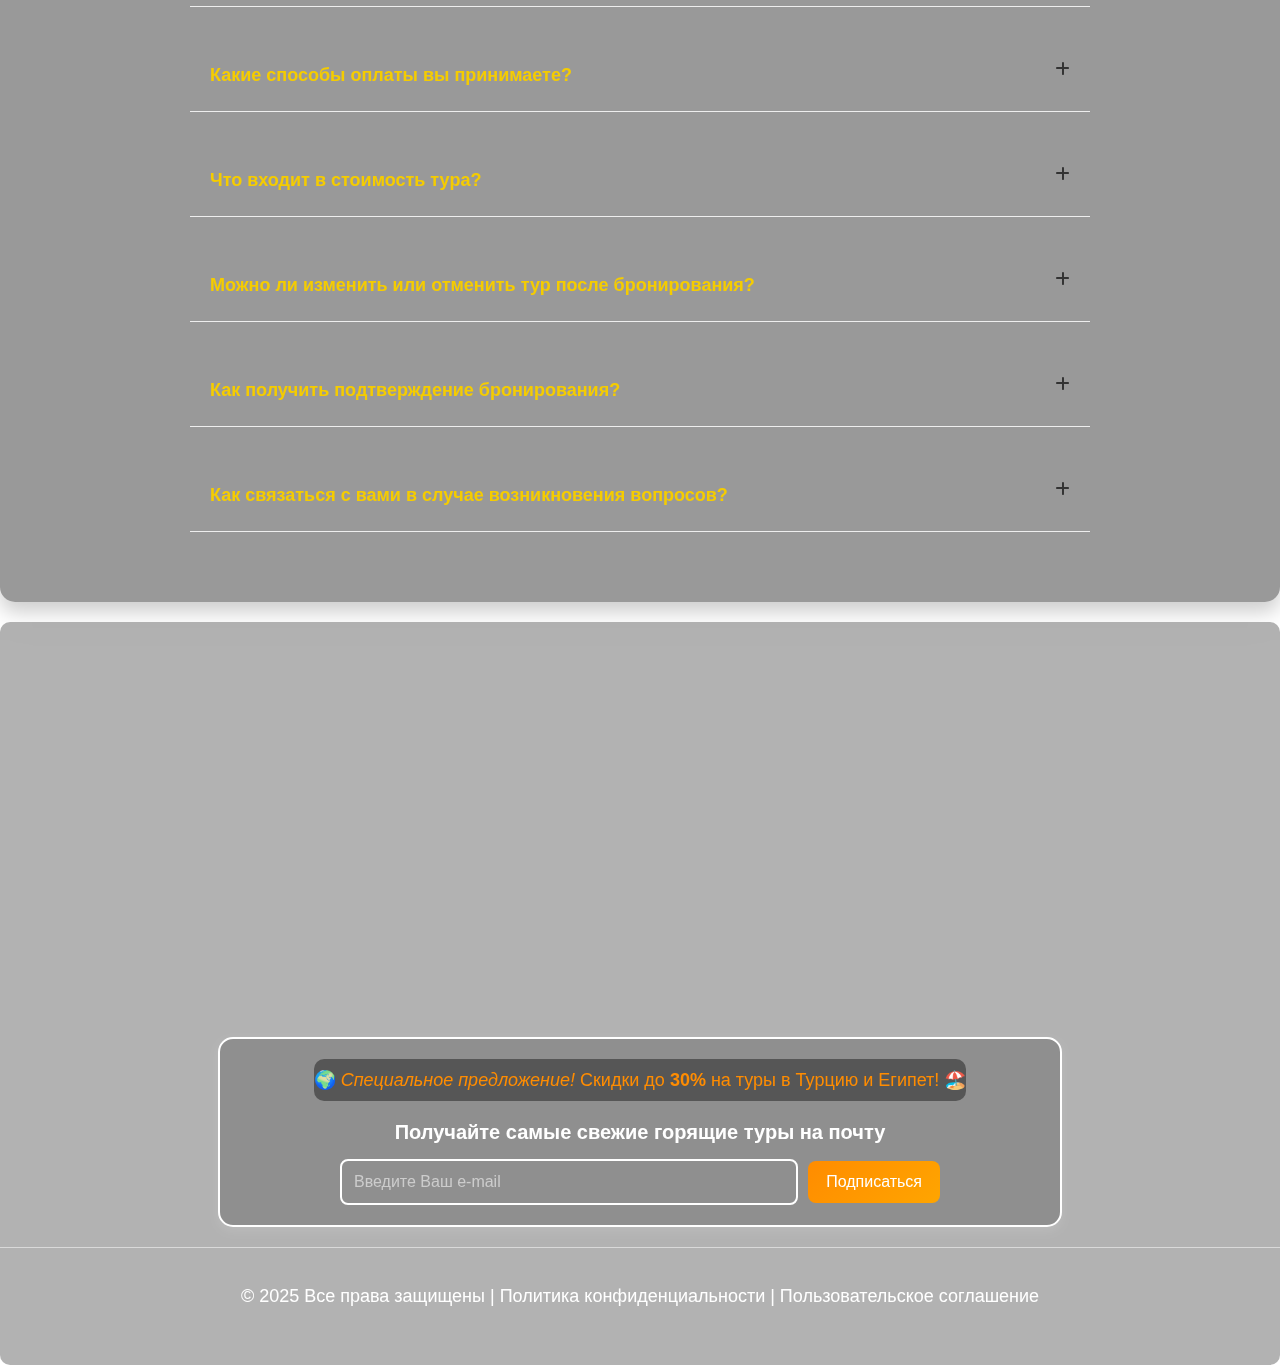
==== commit 973183b8: "add FAQ and MM" ====
--- a/index.html
+++ b/index.html
@@ -18,9 +18,10 @@
           <nav>
             <ul>
               <li><a href="#home">Главная</a></li>
+              <li><a href="#about">О нас</a></li>
               <li><a href="#cards-container">Туры</a></li>
+              <li><a href="#faq">FAQ</a></li>
               <li><a href="#contacts">Контакты</a></li>
-              <li><a href="#about">О нас</a></li>
               <li><a href="#" id="login-button">Вход</a></li>
             </ul>
           </nav>
@@ -92,7 +93,7 @@
         <div class="slider">
           <div class="tour-card">
             <div class="card-image">
-              <img src="sokha.jpg" alt="Отель" />
+              <img src="images/sokha.jpg" alt="Отель" />
               <div class="card-icons">
                 <button class="icon-button">
                   <i class="fas fa-heart"></i>
@@ -126,7 +127,7 @@
 
           <div class="tour-card">
             <div class="card-image">
-              <img src="maikhao.jpg" alt="Отель" />
+              <img src="images/maikhao.jpg" alt="Отель" />
               <span class="recommended">Рекомендовано</span>
               <div class="card-icons">
                 <button class="icon-button">
@@ -161,7 +162,7 @@
 
           <div class="tour-card">
             <div class="card-image">
-              <img src="rixos.jpg" alt="Отель" />
+              <img src="images/rixos.jpg" alt="Отель" />
               <div class="card-icons">
                 <button class="icon-button">
                   <i class="fas fa-heart"></i>
@@ -195,7 +196,7 @@
 
           <div class="tour-card">
             <div class="card-image">
-              <img src="rixos.jpg" alt="Отель" />
+              <img src="images/rixos.jpg" alt="Отель" />
               <div class="card-icons">
                 <button class="icon-button">
                   <i class="fas fa-heart"></i>
@@ -229,7 +230,7 @@
 
           <div class="tour-card">
             <div class="card-image">
-              <img src="rixos.jpg" alt="Отель" />
+              <img src="images/rixos.jpg" alt="Отель" />
               <div class="card-icons">
                 <button class="icon-button">
                   <i class="fas fa-heart"></i>
@@ -263,7 +264,7 @@
 
           <div class="tour-card">
             <div class="card-image">
-              <img src="rixos.jpg" alt="Отель" />
+              <img src="images/rixos.jpg" alt="Отель" />
               <div class="card-icons">
                 <button class="icon-button">
                   <i class="fas fa-heart"></i>
@@ -297,7 +298,7 @@
 
           <div class="tour-card">
             <div class="card-image">
-              <img src="rixos.jpg" alt="Отель" />
+              <img src="images/rixos.jpg" alt="Отель" />
               <div class="card-icons">
                 <button class="icon-button">
                   <i class="fas fa-heart"></i>
@@ -331,7 +332,7 @@
 
           <div class="tour-card">
             <div class="card-image">
-              <img src="rixos.jpg" alt="Отель" />
+              <img src="images/rixos.jpg" alt="Отель" />
               <div class="card-icons">
                 <button class="icon-button">
                   <i class="fas fa-heart"></i>
@@ -365,7 +366,7 @@
 
           <div class="tour-card">
             <div class="card-image">
-              <img src="rixos.jpg" alt="Отель" />
+              <img src="images/rixos.jpg" alt="Отель" />
               <span class="recommended">Рекомендовано</span>
               <div class="card-icons">
                 <button class="icon-button">
@@ -400,7 +401,7 @@
 
           <div class="tour-card">
             <div class="card-image">
-              <img src="baron.jpg" alt="Отель" />
+              <img src="images/baron.jpg" alt="Отель" />
               <span class="recommended">Рекомендовано</span>
               <div class="card-icons">
                 <button class="icon-button">
@@ -453,7 +454,7 @@
     <section class="booking">
       <div class="booking-container">
         <div class="booking-image">
-          <img src="beach.jpg" alt="Отдых на пляже" />
+          <img src="images/beach.jpg" alt="Отдых на пляже" />
         </div>
         <div class="booking-text">
           <h2>Хотите подобрать тур быстро<br />и по самой выгодной цене?</h2>
@@ -602,6 +603,118 @@
           </div>
         </div>
         <button class="contacts-button">Написать нам</button>
+      </div>
+    </section>
+
+    <section id="faq" class="faq">
+      <h2>Часто задаваемые вопросы</h2>
+
+      <div class="faq-container">
+        <div class="faq-item">
+          <div class="faq-question">
+            <h3>Как забронировать тур?</h3>
+            <i class="fas fa-plus"></i>
+          </div>
+          <div class="faq-answer">
+            <p>
+              Забронировать тур проще простого! Можно прямо здесь на сайте выбрать то, что вам по душе, и дальше по инструкции. Там все понятно и легко.  
+              А если вдруг захочется чего-то особенного или возникнут вопросы, наши менеджеры всегда на связи! Звоните, пишите - мы с удовольствием поможем подобрать идеальный вариант и все оформим.
+            </p>
+          </div>
+        </div>
+
+        <div class="faq-item">
+          <div class="faq-question">
+            <h3>Какие документы нужны для поездки?</h3>
+            <i class="fas fa-plus"></i>
+          </div>
+          <div class="faq-answer">
+            <p>
+              Паспорт гражданина РФ; <br>
+<hr width="20%" align="left">
+              Загранпаспорт; <br>
+              <hr width="20%" align="left">
+              Служебный паспорт; <br>
+              <hr width="20%" align="left">
+              Дипломатический паспорт; <br>
+              <hr width="20%" align="left">
+              Паспорт моряка.
+            </p>
+          </div>
+        </div>
+
+        <div class="faq-item">
+          <div class="faq-question">
+            <h3>Какие способы оплаты вы принимаете?</h3>
+            <i class="fas fa-plus"></i>
+          </div>
+          <div class="faq-answer">
+            <p>
+              Мы стараемся сделать оплату максимально удобной для вас.  
+      Можно заплатить <b>банковской картой - Visa или Mastercard.</b>  
+      Еще можно сделать банковский перевод, это тоже очень удобно.  
+      Ну и, конечно, если вам так больше нравится, можно заехать к нам в офис и заплатить наличными. В общем, выбирайте то, что вам больше подходит!
+    </p>
+            </p>
+          </div>
+        </div>
+
+        <div class="faq-item">
+          <div class="faq-question">
+            <h3>Что входит в стоимость тура?</h3>
+            <i class="fas fa-plus"></i>
+          </div>
+          <div class="faq-answer">
+            <p>
+              Обычно в стоимость тура уже включено самое важное: перелет туда и обратно, проживание в отеле (какой именно - зависит от вашего выбора), питание (тут тоже есть варианты, от завтраков до "все включено"), трансфер из аэропорта в отель и обратно.  
+      Иногда в тур входят еще и экскурсии - это уже зависит от программы.  
+      Чтобы узнать все подробности о конкретном туре, загляните в его описание на сайте или свяжитесь с нами - мы с удовольствием расскажем вам обо всем, что входит в стоимость.
+            </p>
+          </div>
+        </div>
+
+        <div class="faq-item">
+          <div class="faq-question">
+            <h3>Можно ли изменить или отменить тур после бронирования?</h3>
+            <i class="fas fa-plus"></i>
+          </div>
+          <div class="faq-answer">
+            <p>
+              Да, возможно. Однако условия изменения или отмены тура зависят от
+              правил туроператора и могут предусматривать штрафные санкции.
+              Пожалуйста, свяжитесь с нашими менеджерами для получения подробной
+              информации.
+            </p>
+          </div>
+        </div>
+
+        <div class="faq-item">
+          <div class="faq-question">
+            <h3>Как получить подтверждение бронирования?</h3>
+            <i class="fas fa-plus"></i>
+          </div>
+          <div class="faq-answer">
+            <p>
+              После оплаты тура вы получите подтверждение бронирования на свою
+              электронную почту. В нем будет указан номер брони, детали поездки
+              и контактная информация.
+            </p>
+          </div>
+        </div>
+
+        <div class="faq-item">
+          <div class="faq-question">
+            <h3>Как связаться с вами в случае возникновения вопросов?</h3>
+            <i class="fas fa-plus"></i>
+          </div>
+          <div class="faq-answer">
+            <p>
+              Вы можете связаться с нами по телефону, электронной почте или
+              через онлайн-чат на нашем сайте. Наши менеджеры с удовольствием
+              ответят на все ваши вопросы.
+            </p>
+          </div>
+        </div>
       </div>
     </section>
 
@@ -745,202 +858,21 @@
           </button>
         </div>
       </form>
+
+      
     </div>
 
-    <script>
-      document.addEventListener("DOMContentLoaded", function () {
-        const loginButton = document.getElementById("login-button");
-        const loginFormContainer = document.getElementById(
-          "login-form-container"
-        );
-        const closeButton = document.getElementById("close-btn");
-        const overlay = document.getElementById("overlay");
-        const body = document.body;
-
-        loginButton.addEventListener("click", function (event) {
-          event.preventDefault();
-          overlay.style.display = "block";
-          loginFormContainer.style.display = "block";
-          body.classList.add("no-scroll");
-        });
-
-        closeButton.addEventListener("click", function () {
-          overlay.style.display = "none";
-          loginFormContainer.style.display = "none";
-          body.classList.remove("no-scroll");
-        });
-      });
-
-      document.addEventListener("DOMContentLoaded", function () {
-        const cards = document.querySelectorAll(".tour-card");
-
-        const observer = new IntersectionObserver(
-          (entries) => {
-            entries.forEach((entry) => {
-              if (entry.isIntersecting) {
-                entry.target.classList.add("visible");
-              }
-            });
-          },
-          { threshold: 0.2 }
-        );
-
-        cards.forEach((card) => observer.observe(card));
-      });
-
-      document.addEventListener("DOMContentLoaded", function () {
-        const steps = document.querySelectorAll(".step");
-
-        const observer = new IntersectionObserver(
-          (entries) => {
-            entries.forEach((entry) => {
-              if (entry.isIntersecting) {
-                entry.target.classList.add("visible");
-              }
-            });
-          },
-          { threshold: 0.2 }
-        );
-
-        steps.forEach((step) => observer.observe(step));
-      });
-
-      document.addEventListener("DOMContentLoaded", function () {
-        const advantages = document.querySelectorAll(".advantage-item");
-
-        const observer = new IntersectionObserver(
-          (entries) => {
-            entries.forEach((entry) => {
-              if (entry.isIntersecting) {
-                entry.target.classList.add("visible");
-              }
-            });
-          },
-          { threshold: 0.2 }
-        );
-
-        advantages.forEach((advantage) => observer.observe(advantage));
-      });
-
-      document.addEventListener("DOMContentLoaded", function () {
-        const contactsSection = document.querySelector(".contacts-content");
-        const contactItems = document.querySelectorAll(".contact-item");
-
-        function showContacts() {
-          const sectionPosition = contactsSection.getBoundingClientRect().top;
-          const screenPosition = window.innerHeight / 1.3;
-
-          if (sectionPosition < screenPosition) {
-            contactsSection.classList.add("show");
-            contactItems.forEach((item) => item.classList.add("show"));
-          }
-        }
-
-        window.addEventListener("scroll", showContacts);
-        showContacts();
-      });
-
-      document.addEventListener("DOMContentLoaded", function () {
-        const icons = document.querySelectorAll(".payment-icons i");
-
-        function checkIcons() {
-          icons.forEach((icon, index) => {
-            const iconTop = icon.getBoundingClientRect().top;
-            const windowHeight = window.innerHeight;
-
-            if (iconTop < windowHeight - 50) {
-              setTimeout(() => {
-                icon.classList.add("visible");
-              }, index * 200);
-            }
-          });
-        }
-
-        window.addEventListener("scroll", checkIcons);
-        checkIcons();
-      });
-
-      document.addEventListener("DOMContentLoaded", function () {
-        const columns = document.querySelectorAll(
-          ".footer-column h3, .footer-column ul li, .social-icons li"
-        );
-
-        function showOnScroll() {
-          columns.forEach((element, index) => {
-            const elementTop = element.getBoundingClientRect().top;
-            const windowHeight = window.innerHeight;
-
-            if (elementTop < windowHeight - 50) {
-              setTimeout(() => {
-                element.classList.add("visible");
-              }, index * 100); // Задержка появления
-            }
-          });
-        }
-
-        window.addEventListener("scroll", showOnScroll);
-        showOnScroll(); // Проверяем при загрузке
-      });
-
-      document.addEventListener("DOMContentLoaded", () => {
-        const slider = document.querySelector(".slider");
-        const prevButton = document.querySelector(".prev-button");
-        const nextButton = document.querySelector(".next-button");
-        const cardWidth = document.querySelector(".tour-card").offsetWidth;
-        let currentPosition = 0;
-        const indicatorItems = document.querySelectorAll(".indicator-item");
-        const totalCards = document.querySelectorAll(".tour-card").length; // общее количество карточек
-        const cardsToShow = 3; // количество карточек, видимых одновременно
-
-        // Устанавливаем ширину слайдера в зависимости от количества карточек и ширины карточки
-        slider.style.width = `${cardWidth * totalCards}px`;
-
-        // Функция для обновления индикатора
-        function updateIndicator() {
-          const currentIndex = (currentPosition / cardWidth) % totalCards; // исправлено
-          indicatorItems.forEach((item, index) => {
-            if (index === currentIndex) {
-              item.classList.add("active");
-            } else {
-              item.classList.remove("active");
-            }
-          });
-        }
-
-        // Обработчик клика на кнопку "next"
-        nextButton.addEventListener("click", () => {
-          currentPosition += cardWidth;
-
-          if (currentPosition >= cardWidth * totalCards) {
-            // Проверяем, достигли ли мы конца слайдера
-            currentPosition = 0; // Возвращаемся к началу
-          }
-          slider.style.transform = `translateX(-${currentPosition}px)`;
-          updateIndicator();
-        });
-
-        // Обработчик клика на кнопку "previous"
-        prevButton.addEventListener("click", () => {
-          currentPosition -= cardWidth;
-          if (currentPosition < 0) {
-            // Проверяем, достигли ли мы начала слайдера
-            currentPosition = cardWidth * (totalCards - 1); // Перемещаемся в конец
-          }
-          slider.style.transform = `translateX(-${currentPosition}px)`;
-          updateIndicator();
-        });
-
-        // Обработчик клика на индикатор
-        indicatorItems.forEach((item, index) => {
-          item.addEventListener("click", () => {
-            currentPosition = index * cardWidth;
-            slider.style.transform = `translateX(-${currentPosition}px)`;
-            updateIndicator();
-          });
-        });
-
-        updateIndicator(); // Обновляем индикатор при загрузке страницы
-      });
-    </script>
+    <script src="scripts/home.js"></script>
+    <script src="scripts/tour-card.js"></script>
+    <script src="scripts/step.js"></script>
+    <script src="scripts/advantage-item.js"></script>
+    <script src="scripts/contacts-item.js"></script>
+    <script src="scripts/payment-icons.js"></script>
+    <script src="scripts/footer-items.js"></script>
+    <script src="scripts/tour-card-slider.js"></script>
+    <script src="scripts/show_hide-password.js"></script>
+    <script src="scripts/faq.js"></script>
+    <script src="scripts/about.js"></script>
+    <script src="scripts/booking.js"></script>
   </body>
 </html>
--- a/style.css
+++ b/style.css
@@ -2,10 +2,10 @@
   font-family: "Poppins", sans-serif;
   margin: 0;
   padding: 0;
-  background-image: url("island1.jpg"); 
-  background-size: cover; 
-  background-position: center; 
-  background-attachment: fixed; 
+  background-image: url("images/island1.jpg");
+  background-size: cover;
+  background-position: center;
+  background-attachment: fixed;
   color: #333;
 }
 
@@ -46,6 +46,8 @@
   cursor: pointer;
 }
 
+
+
 .nav-buttons {
   display: flex;
   align-items: center;
@@ -208,6 +210,26 @@
   box-shadow: 0px 10px 20px rgba(0, 0, 0, 0.2);
   padding: 50px 20px;
   color: white;
+  
+}
+
+.about-text h2 {
+  transform: translateY(20px);
+  opacity: 0;
+  transition: transform 1s ease, opacity 1s ease;
+}
+
+.about-text p {
+  transform: translateY(20px);
+  opacity: 0;
+  transition: transform 1s ease, opacity 1s ease;
+  transition-delay: 0.3s; /* Задержка появления для параграфа */
+}
+
+.about.visible .about-text h2,
+.about.visible .about-text p { /* Класс .visible добавляется секции */
+  transform: translateY(0);
+  opacity: 1;
 }
 
 .about h2 {
@@ -345,7 +367,7 @@
   width: 300px;
   border-radius: 15px;
   overflow: hidden;
-  background: rgba(255, 255, 255, 0.15); 
+  background: rgba(255, 255, 255, 0.15);
   border: 2px solid rgba(255, 255, 255, 0.3);
   opacity: 0;
   transform: translateY(50px);
@@ -404,8 +426,7 @@
 
 .card-image {
   position: relative;
-   /* Это необходимо для абсолютного позиционирования */
-    overflow: hidden; 
+  overflow: hidden;
   width: 100%;
   height: 180px;
 }
@@ -698,6 +719,8 @@
   width: 100%;
 }
 
+
+
 .booking-btn {
   background: linear-gradient(45deg, #ff8c00, #ffd700);
   border: none;
@@ -735,6 +758,36 @@
 .booking-image img:hover {
   transform: scale(1.05);
   cursor: pointer;
+}
+
+.booking-image,
+.booking-text {
+  opacity: 0;
+  transform: translateY(20px); /* Небольшое смещение вниз */
+  transition: opacity 1s ease, transform 1s ease;
+}
+
+.booking.visible .booking-image {
+  opacity: 1;
+  transform: translateY(0);
+}
+
+.booking.visible .booking-text {
+  opacity: 1;
+  transform: translateY(0);
+  transition-delay: 0.3s; /* Задержка для текста */
+}
+
+.booking-form {
+  opacity: 0;
+  transform: translateY(20px);
+  transition: opacity 1s ease, transform 1s ease;
+  transition-delay: 0.6s; /* Задержка для формы */
+}
+
+.booking.visible .booking-form {
+  opacity: 1;
+  transform: translateY(0);
 }
 
 .advantages {
@@ -831,11 +884,11 @@
 }
 
 .footer {
-  background-color: rgba(26, 31, 38, 0.8); /* Полупрозрачный фон */
+  background-color: rgba(26, 31, 38, 0.8);
   color: white;
   padding: 40px 0;
   border-radius: 10px;
-  backdrop-filter: blur(10px); /* Эффект размытия для красивого эффекта */
+  backdrop-filter: blur(10px);
 }
 
 .footer-container {
@@ -900,22 +953,19 @@
   margin: auto;
 }
 
-/* Начальное состояние для заголовков и ссылок */
-.footer-column h3, 
+.footer-column h3,
 .footer-column ul li {
   opacity: 0;
   transform: translateY(20px);
   transition: opacity 0.8s ease-out, transform 0.8s ease-out;
 }
 
-/* Начальное состояние для соц. иконок */
 .social-icons li {
   opacity: 0;
   transform: scale(0.8);
   transition: opacity 0.6s ease-out, transform 0.6s ease-out;
 }
 
-/* Класс, который добавляет JS */
 .footer-column h3.visible,
 .footer-column ul li.visible,
 .social-icons li.visible {
@@ -923,11 +973,9 @@
   transform: translateY(0);
 }
 
-/* Для соц. иконок — отдельная анимация */
 .social-icons li.visible {
   transform: scale(1);
 }
-
 
 .footer-column h3 {
   color: #ff8c00;
@@ -984,7 +1032,6 @@
 }
 
 .subscribe-container h3 {
-  
   color: white;
   font-size: 20px;
   margin-bottom: 15px;
@@ -1012,7 +1059,6 @@
 
 .subscribe-form input::placeholder {
   color: #ccc;
-
 }
 
 .subscribe-form button {
@@ -1061,15 +1107,10 @@
   transition: opacity 0.6s ease-out, transform 0.6s ease-out;
 }
 
-/* Класс, который добавляет JS */
 .payment-icons i.visible {
   opacity: 1;
   transform: translateY(0);
 }
-
-
-
-
 
 .payment-icons {
   display: flex;
@@ -1107,8 +1148,6 @@
   color: #ff8c00;
 }
 
-
-
 table {
   width: 80%;
   align-items: center;
@@ -1126,6 +1165,92 @@
 
 th {
   color: #ff8c00;
+}
+
+.faq {
+  background: rgba(0, 0, 0, 0.4);
+  backdrop-filter: blur(8px);
+  border-radius: 15px;
+  padding: 50px;
+  margin: 20px auto;
+  box-shadow: 0px 10px 20px rgba(0, 0, 0, 0.2);
+  padding: 50px 20px;
+  color: white;
+}
+
+/* ... (предыдущие стили) ... */
+
+.faq-question.active { /* Стиль для активного вопроса */
+  background-color: rgb(255, 255, 255, 0.1);
+}
+
+.faq-question.active i {
+  transform: rotate(180deg); /* Поворачиваем иконку */
+}
+
+.faq h2 {
+  text-align: center;
+  margin-bottom: 30px;
+  font-family: 'Montserrat', sans-serif; /* Современный шрифт */
+  font-weight: 700;
+  color: #fff; /* Темный цвет заголовка */
+}
+
+.faq-container {
+  max-width: 900px;
+  margin: 0 auto;
+}
+
+/* Элемент FAQ (вопрос + ответ) */
+.faq-item {
+  margin-bottom: 20px;
+  border-bottom: 1px solid #eee; /* Разделитель между вопросами */
+}
+
+/* Вопрос */
+.faq-question {
+  padding: 20px;
+  cursor: pointer;
+  font-family: 'Open Sans', sans-serif; /* Современный шрифт */
+  font-weight: 600;
+  color: #333;
+  transition: background-color 0.3s ease; /* Плавное изменение цвета фона */
+  display: flex; /* Для выравнивания иконки справа */
+  justify-content: space-between; /* Распределяем элементы по краям */
+  align-items: center; /* Выравниваем по вертикали */
+}
+
+.faq-question:hover {
+  background-color: rgba(255, 255, 255, 0.1); /* Затемняем фон при наведении */
+}
+
+.faq-question i {
+  margin-left: 10px;
+  transition: transform 0.3s ease; /* Плавное вращение иконки */
+}
+
+/* Ответ (скрыт по умолчанию) */
+.faq-answer {
+  padding: 0 20px;
+  max-height: 0; /* Скрываем ответ */
+  overflow: hidden;
+  transition: max-height 0.3s ease; /* Плавное появление/скрытие */
+  font-family: 'Roboto', sans-serif; /* Современный шрифт */
+  color: #fff;
+}
+
+.faq-answer p {
+  margin-bottom: 10px;
+}
+
+/* Класс для активного состояния (когда ответ открыт) */
+.faq-answer.active {
+  max-height: 500px; /* Устанавливаем максимальную высоту для отображения */
+  padding: 20px; /* Добавляем отступы */
+}
+
+.faq-question.active i {
+  transform: rotate(180deg);
 }
 
 .form {
@@ -1316,6 +1441,19 @@
   width: 100%;
   margin-top: 10px;
 }
+
+.inputForm i {
+  cursor: pointer;
+  font-size: 15px;
+  margin-left: 5px;
+  color: #fff;
+  transition: color 0.3s ease;
+}
+
+.inputForm i:hover {
+  color: #000;
+}
+
 
 .btn {
   display: flex;
@@ -1411,30 +1549,26 @@
   z-index: 999;
 }
 
-/* Стили для контейнера слайдера */
 .slider-container {
   position: relative;
   width: 100%;
   overflow: hidden;
-  margin-bottom: 20px; /* Добавляем отступ снизу */
-}
-
-/* Стили для слайдера */
+  margin-bottom: 20px;
+}
+
 .slider {
   display: flex;
   transition: transform 0.3s ease-in-out;
   padding: 0 10px;
 }
 
-/* Стили для карточек */
 .tour-card {
-  flex: 0 0 300px; /* или задайте нужную ширину карточки */
+  flex: 0 0 300px;
   margin: 10px;
-  border: 1px solid #ccc; /* Добавляем рамку для карточек */
-  box-shadow: 2px 2px 5px rgba(0, 0, 0, 0.1); /* Добавляем тень для карточек */
-}
-
-/* Стили для кнопок-стрелок */
+  border: 1px solid #ccc;
+  box-shadow: 2px 2px 5px rgba(0, 0, 0, 0.1);
+}
+
 .prev-button,
 .next-button {
   position: absolute;
@@ -1445,7 +1579,7 @@
   border: none;
   padding: 10px 20px;
   cursor: pointer;
-  z-index: 1; /* Размещаем кнопки поверх карточек */
+  z-index: 1;
 }
 
 .prev-button {
@@ -1456,7 +1590,6 @@
   right: 10px;
 }
 
-/* Стили для индикатора */
 .slider-indicator {
   display: flex;
   justify-content: center;
@@ -1476,7 +1609,6 @@
   background-color: #333;
 }
 
-/* Дополнительные стили для карточек (пример) */
 .tour-card .card-image {
   width: 100%;
   overflow: hidden;
@@ -1493,115 +1625,32 @@
 
 .recommended {
   position: absolute;
-  top: 10px; /* Можно настроить отступ сверху */
-  left: 10px; /* Можно настроить отступ слева */
-  background-color: rgba(0, 0, 0, 0.7); /* Полупрозрачный черный фон */
+  top: 10px;
+  left: 10px;
+  background-color: rgba(0, 0, 0, 0.7);
   color: white;
   padding: 5px 10px;
   border-radius: 5px;
   font-size: 14px;
-  z-index: 1; /* Гарантирует, что элемент будет поверх изображения */
-}
-
-/* ... (остальные стили) ... */
-
-/* Media Query для экранов меньше 768px (мобильные) */
-@media (max-width: 767px) {
-  .header-container {
-      flex-direction: column; /* Логотип и навигация становятся вертикально */
-      align-items: center;
-  }
-
-  nav ul {
-      flex-direction: column; /* Пункты меню становятся вертикально */
-      text-align: center;
-  }
-
-  nav li {
-      margin: 10px 0; /* Отступ между пунктами меню */
-  }
-
-  .home h1 {
-      font-size: 30px; /* Уменьшаем размер заголовка на главной */
-  }
-
-  .home p {
-      font-size: 16px; /* Уменьшаем размер текста на главной */
-  }
-
-  .steps-container {
-      flex-direction: column; /* Шаги становятся вертикально */
-  }
-
-  .step {
-      width: 90%; /* Шаг занимает почти всю ширину экрана */
-      margin: 10px auto; /* Отступ между шагами */
-  }
-
-  .cards-container {
-      flex-direction: column; /* Карточки становятся вертикально */
-  }
-
-  .tour-card {
-      width: 90%; /* Карточка занимает почти всю ширину экрана */
-      margin: 10px auto; /* Отступ между карточками */
-  }
-
-  .booking-container {
-      flex-direction: column; /* Контейнер бронирования становится вертикально */
-  }
-
-  .booking-image {
-      width: 100%; /* Изображение бронирования занимает всю ширину */
-      margin-bottom: 20px;
-  }
-
-  .advantages-container {
-      grid-template-columns: 1fr; /* Преимущества становятся в один столбец */
-  }
-
-  .advantage-item {
-      flex-direction: column; /* Элемент преимущества становится вертикально */
-      text-align: center;
-  }
-
-  .contacts-content {
-      flex-direction: column; /* Контакты становятся вертикально */
-  }
-
-  .contact-item {
-      font-size: 16px; /* Уменьшаем размер текста контактов */
-  }
-
-  .footer-container {
-      grid-template-columns: 1fr; /* Колонки подвала становятся в один столбец */
-  }
-
-  .footer-column {
-      text-align: center; /* Текст в подвале по центру */
-  }
-
-  .subscribe-form {
-      flex-direction: column; /* Форма подписки становится вертикально */
-  }
-
-  .subscribe-form input {
-      width: 100%; /* Поле ввода подписки занимает всю ширину */
-      margin-bottom: 10px;
-  }
-
-  table {
-      display: block; /* Таблица становится горизонтально прокручиваемой */
-      overflow-x: auto;
-  }
-
-  .form {
-      width: 90%; /* Форма занимает почти всю ширину экрана */
-      margin: 10px auto; /* Отступ между формой */
-  }
-
-  .login-form-container {
-      width: 90%; /* Контейнер формы входа занимает почти всю ширину экрана */
-      margin: 20px auto; /* Отступ между формой */
-  }
-}
+  z-index: 1;
+}
+
+
+.footer-bottom h1 {
+  font-size: 4rem;
+  background: linear-gradient(
+    to right,
+    rgb(250, 78, 10),
+    rgb(247, 12, 204),
+    rgb(0, 106, 255),
+    rgb(48, 248, 255),
+    rgb(250, 78, 10)
+    );
+  background-clip: text;
+}
+
+
+
+
+
+
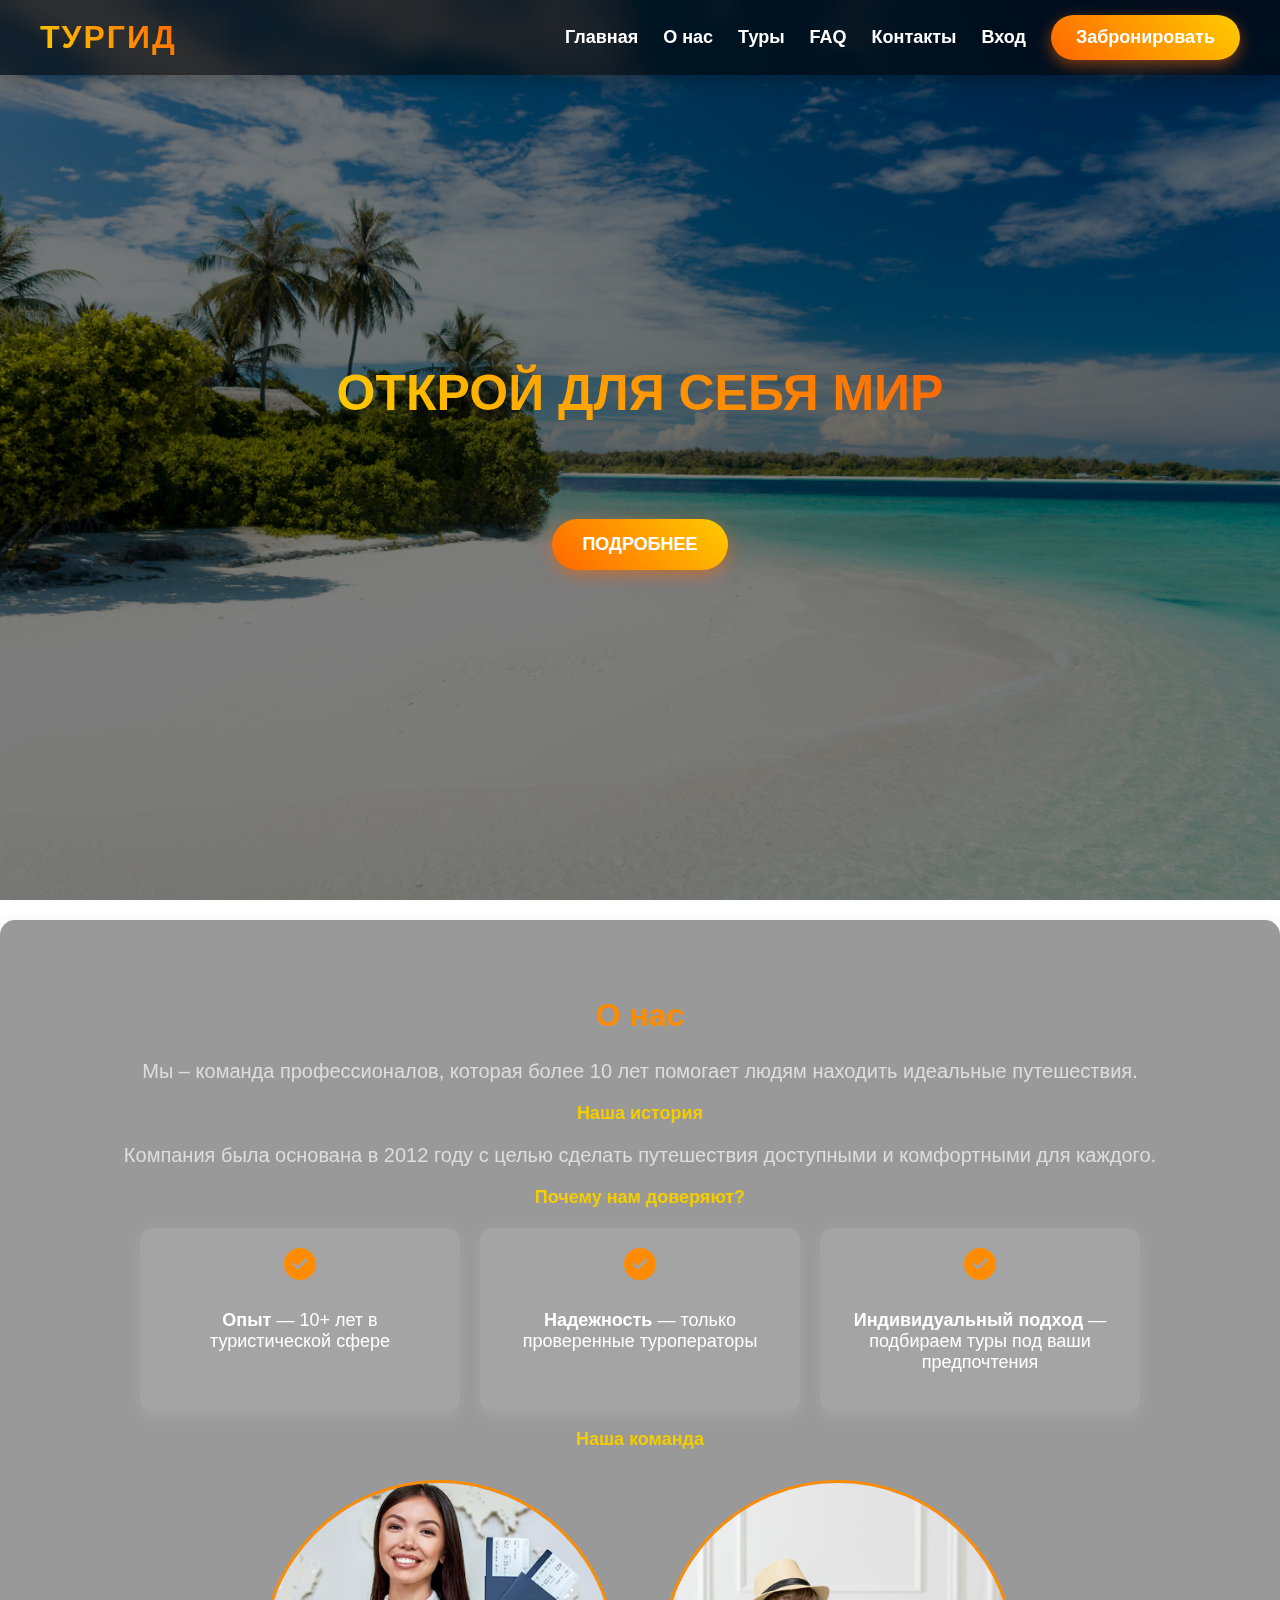
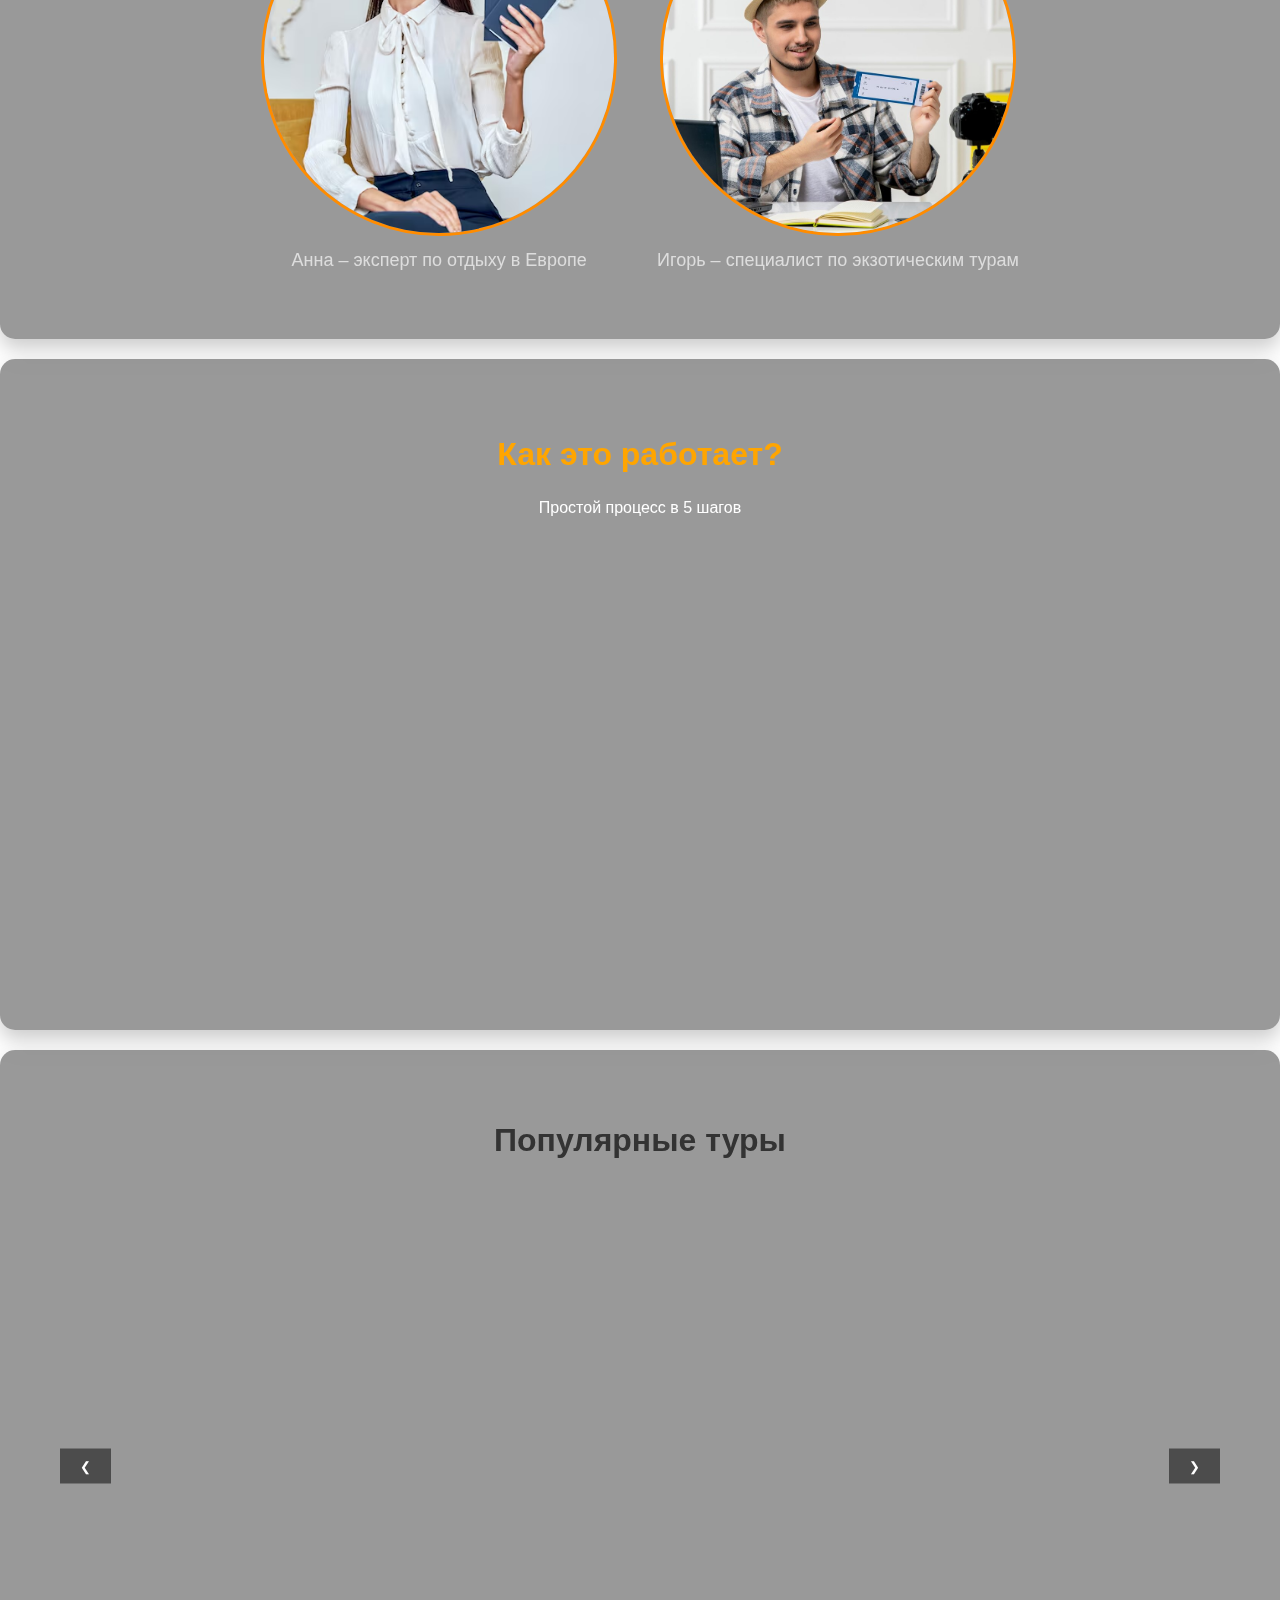
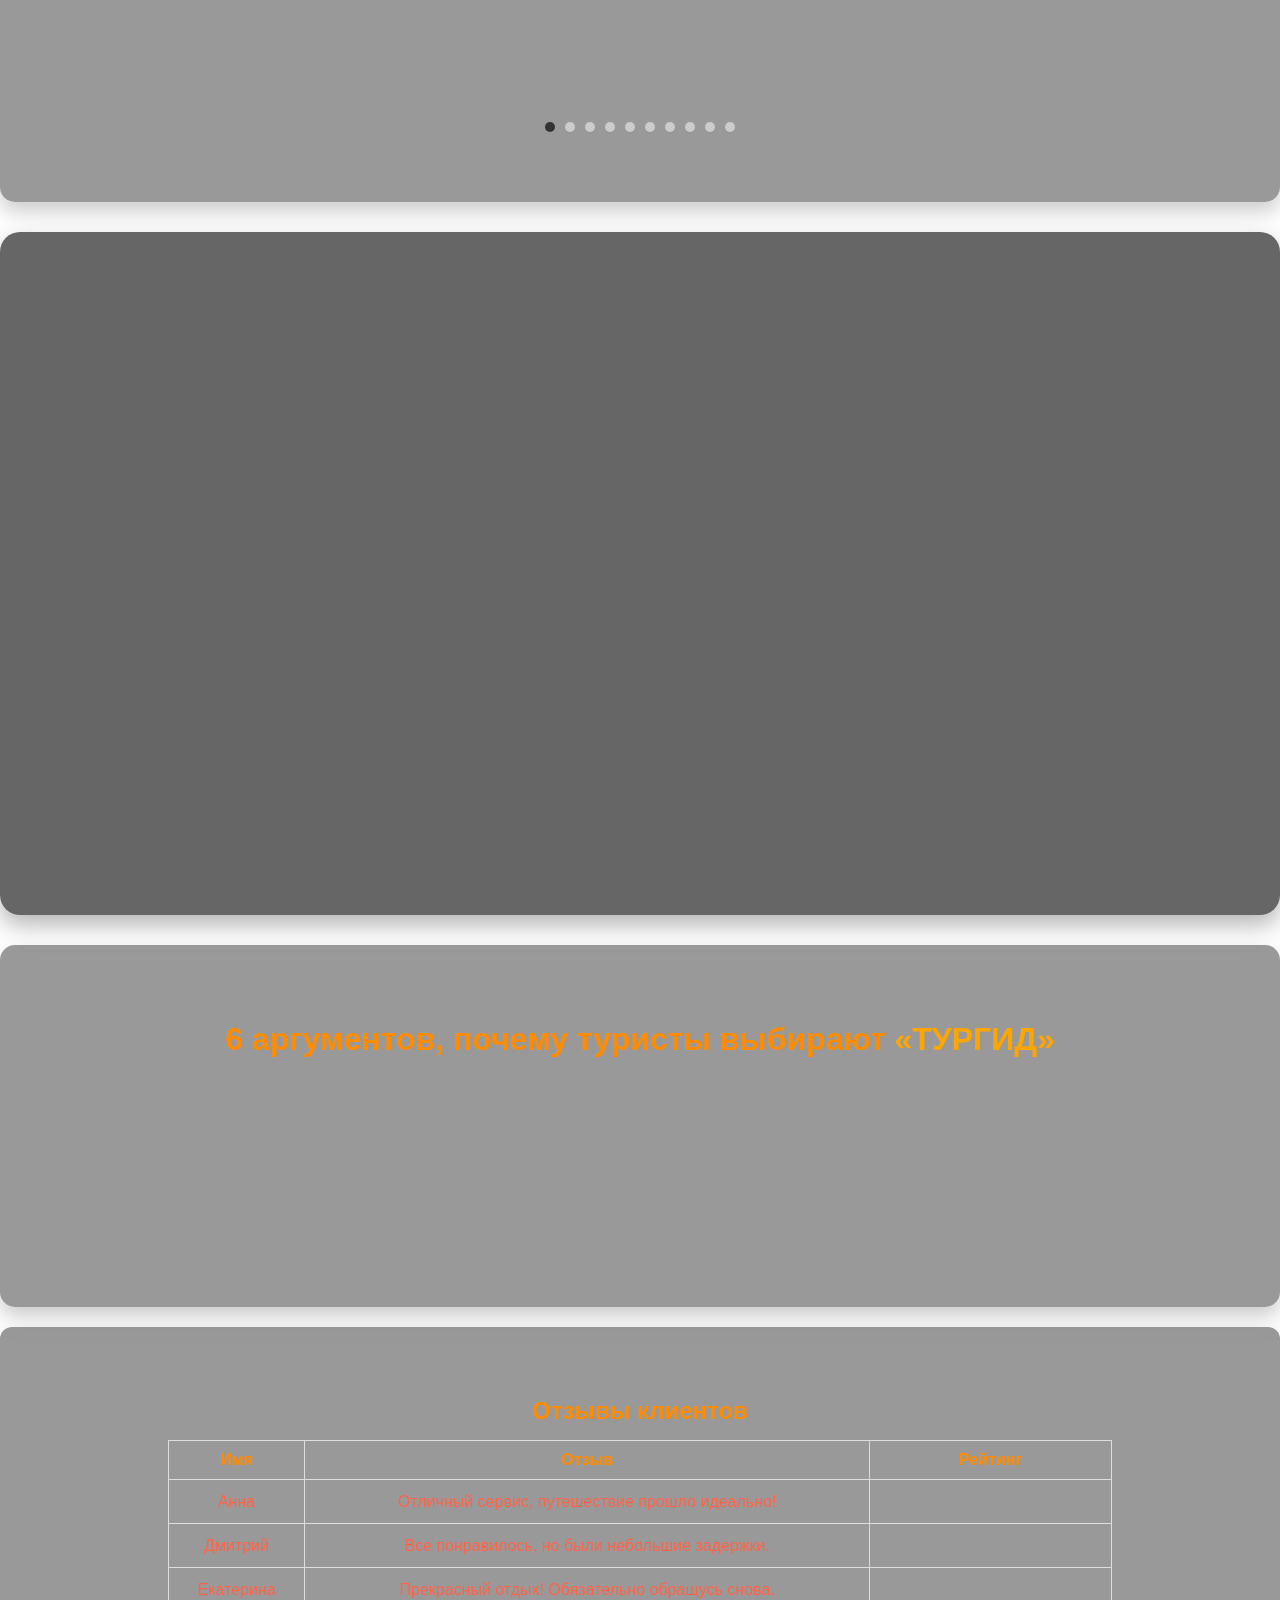
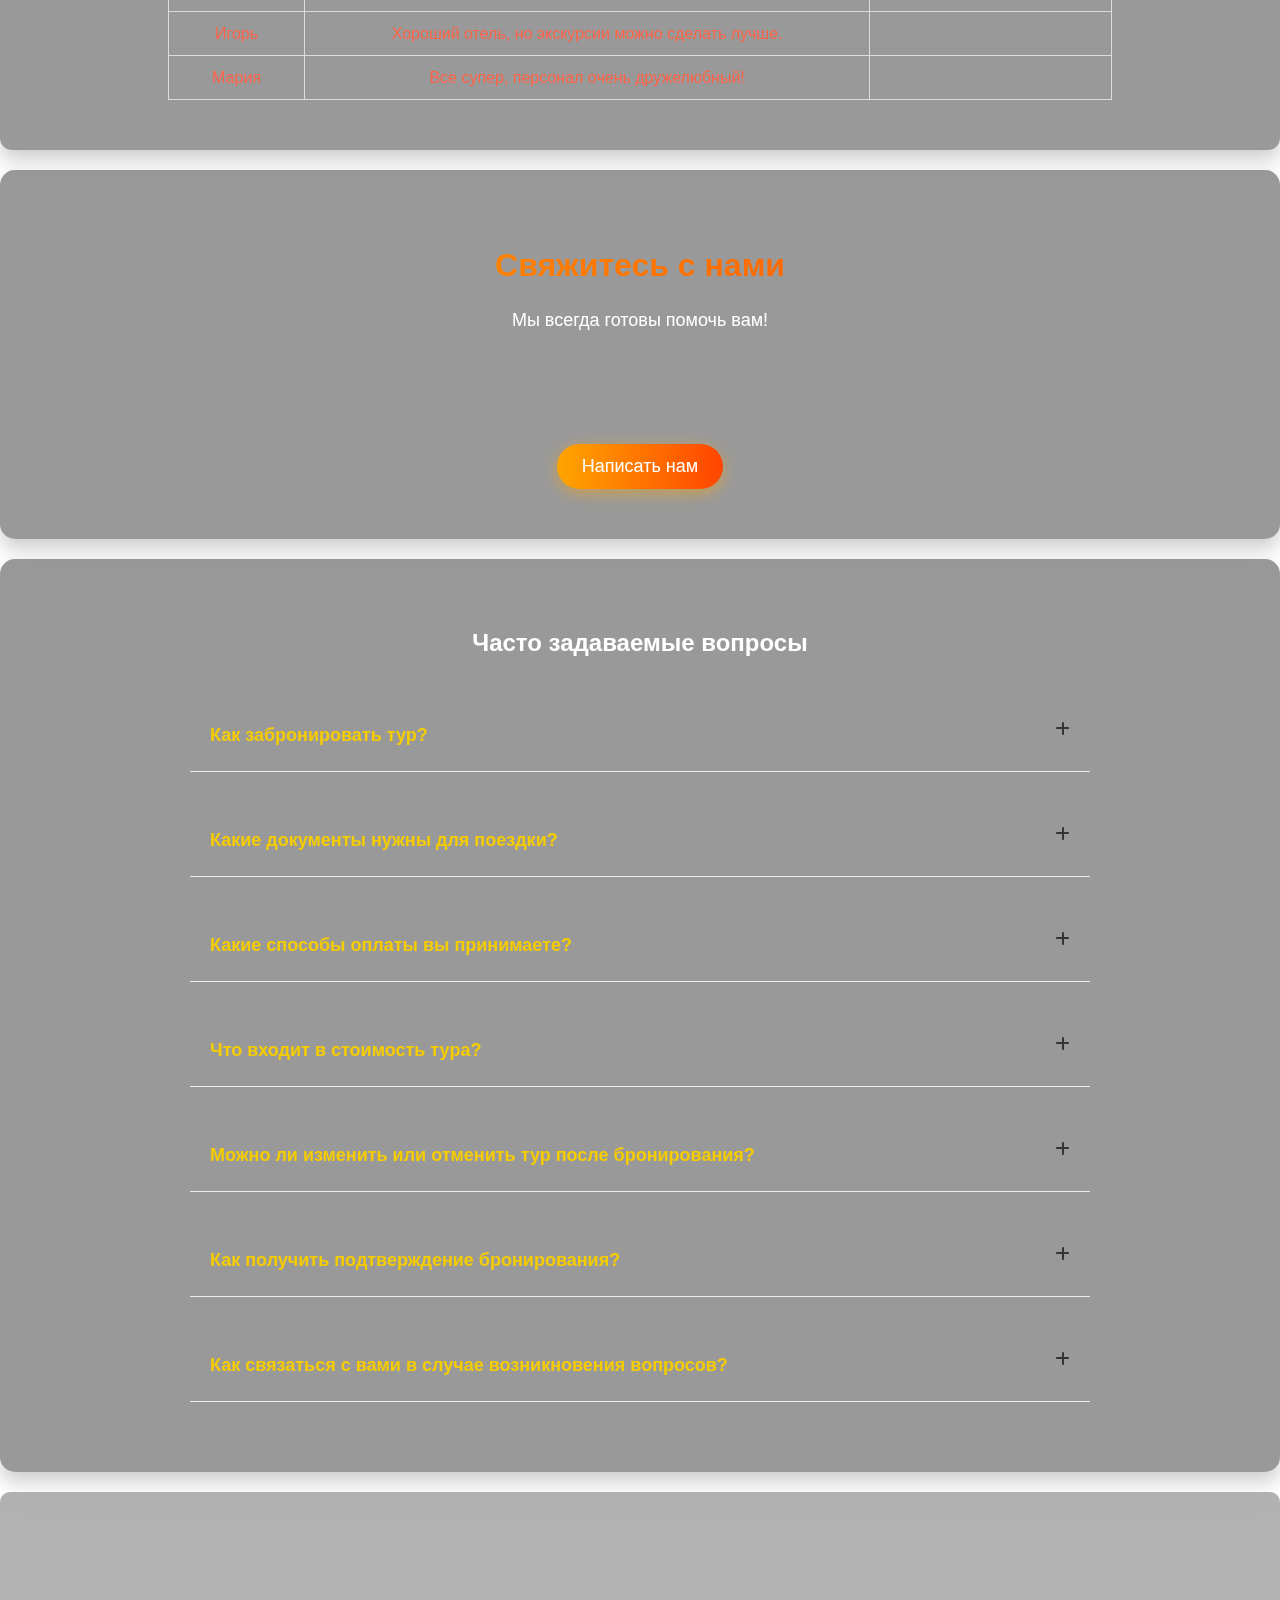
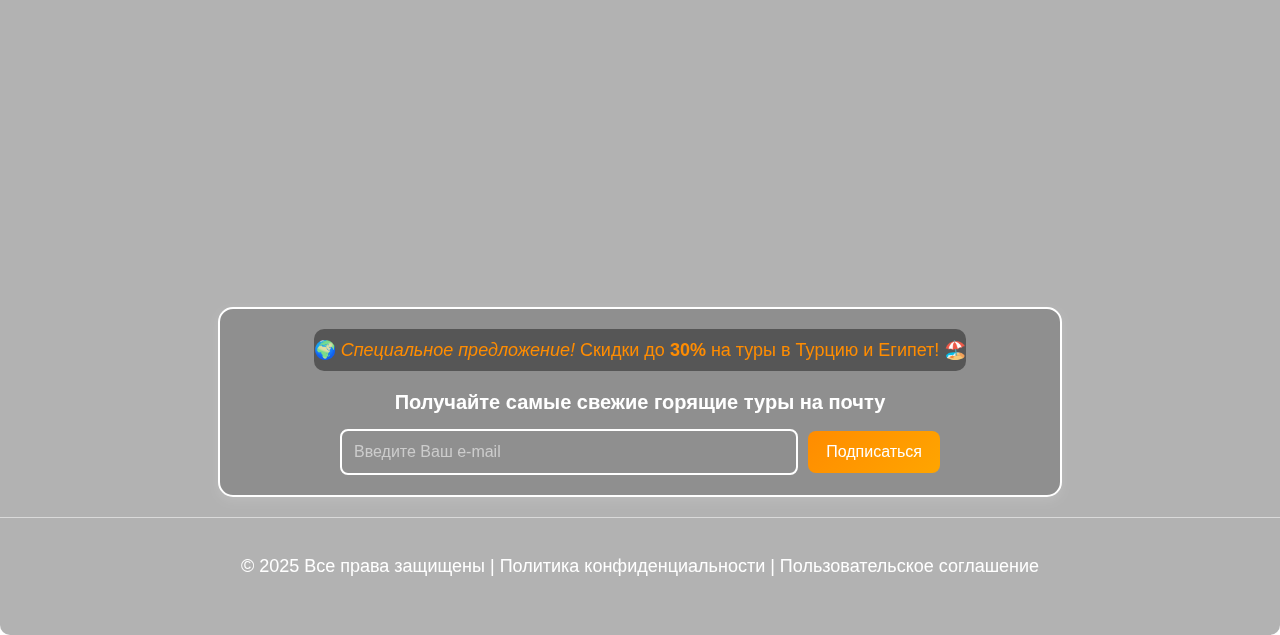
==== commit 1dacee14: "Improved section about, add modal  window contacts and much more :)" ====
--- a/index.html
+++ b/index.html
@@ -1,3 +1,4 @@
+<!--DimaLab | MIT license -->
 <!DOCTYPE html>
 <html lang="ru">
   <head>
@@ -40,17 +41,42 @@
 
     <section id="about" class="about">
       <div class="about-container">
-        <div class="about-text">
-          <h2>Почему выбирают нас?</h2>
-          <p>
-            Мы предлагаем лучшие туры по всему миру. Наши менеджеры помогут вам
-            подобрать идеальный вариант для вашего отдыха. Мы работаем с
-            проверенными туроператорами и гарантируем качество услуг.
-          </p>
+        <h2>О нас</h2>
+        <p>Мы – команда профессионалов, которая более 10 лет помогает людям находить идеальные путешествия.</p>
+    
+        <h3>Наша история</h3>
+        <p>Компания была основана в 2012 году с целью сделать путешествия доступными и комфортными для каждого.</p>
+    
+        <h3>Почему нам доверяют?</h3>
+        <div class="trust-cards">
+          <div class="card">
+            <i class="fas fa-check-circle"></i>
+            <p><b>Опыт</b> — 10+ лет в туристической сфере</p>
+          </div>
+          <div class="card">
+            <i class="fas fa-check-circle"></i>
+            <p><b>Надежность</b> — только проверенные туроператоры</p>
+          </div>
+          <div class="card">
+            <i class="fas fa-check-circle"></i>
+            <p><b>Индивидуальный подход</b> — подбираем туры под ваши предпочтения</p>
+          </div>
+        </div>
+    
+        <h3>Наша команда</h3>
+        <div class="team">
+          <div class="team-member">
+            <img src="images/mana.jpg" alt="Менеджер">
+            <p>Анна – эксперт по отдыху в Европе</p>
+          </div>
+          <div class="team-member">
+            <img src="images/manager2.jpg" alt="Менеджер">
+            <p>Игорь – специалист по экзотическим турам</p>
+          </div>
         </div>
       </div>
     </section>
-
+    
     <section class="steps">
       <h2>Как это работает?</h2>
       <p>Простой процесс в 5 шагов</p>
@@ -89,6 +115,7 @@
     </section>
 
     <div id="cards-container" class="cards-container">
+      <h1>Популярные туры</h1>
       <div class="slider-container">
         <div class="slider">
           <div class="tour-card">
@@ -479,7 +506,7 @@
     </section>
 
     <section class="advantages">
-      <h2>6 аргументов, почему туристы выбирают <span>«НАС»</span></h2>
+      <h2>6 аргументов, почему туристы выбирают <span>«ТУРГИД»</span></h2>
       <div class="advantages-container">
         <div class="advantage-item">
           <i class="fas fa-globe"></i>
@@ -602,9 +629,43 @@
             <p>Москва, ул. Путешествий, 12</p>
           </div>
         </div>
-        <button class="contacts-button">Написать нам</button>
+        <button id="open-modal" class="contacts-button">Написать нам</button>
       </div>
     </section>
+
+    
+
+    
+    <div id="contact-modal" class="modal">
+      <div class="modal-content">
+        <span class="close">&times;</span>
+        <h2>Свяжитесь с нами</h2>
+    
+        <form id="contact-form">
+          <div class="input-group">
+            <input type="text" id="name" name="name" placeholder="Имя" required>
+          </div>
+    
+          <div class="input-group">
+            <input type="email" id="email" name="email" placeholder="Email" required>
+          </div>
+    
+          <div class="input-group">
+            <textarea id="message" name="message" placeholder="Ваше сообщение" required></textarea>
+          </div>
+    
+          <button type="submit">Отправить</button>
+        </form>
+
+        <div id="toast" class="toast">
+          <i class="fa-solid fa-check"></i>
+          <p>Сообщение отправлено успешно!</p>
+        </div>
+      </div>
+    </div>
+
+
+
 
     <section id="faq" class="faq">
       <h2>Часто задаваемые вопросы</h2>
@@ -874,5 +935,7 @@
     <script src="scripts/faq.js"></script>
     <script src="scripts/about.js"></script>
     <script src="scripts/booking.js"></script>
+    <script src="scripts/showContacts.js"></script>
+    <script src="scripts/faq-anim.js"></script>
   </body>
 </html>
--- a/style.css
+++ b/style.css
@@ -124,6 +124,8 @@
   overflow: hidden;
 }
 
+
+
 .home::before {
   content: "";
   position: absolute;
@@ -208,33 +210,12 @@
   padding: 50px;
   margin: 20px auto;
   box-shadow: 0px 10px 20px rgba(0, 0, 0, 0.2);
-  padding: 50px 20px;
-  color: white;
-  
-}
-
-.about-text h2 {
-  transform: translateY(20px);
-  opacity: 0;
-  transition: transform 1s ease, opacity 1s ease;
-}
-
-.about-text p {
-  transform: translateY(20px);
-  opacity: 0;
-  transition: transform 1s ease, opacity 1s ease;
-  transition-delay: 0.3s; /* Задержка появления для параграфа */
-}
-
-.about.visible .about-text h2,
-.about.visible .about-text p { /* Класс .visible добавляется секции */
-  transform: translateY(0);
-  opacity: 1;
+  color: white;
+  text-align: center;
 }
 
 .about h2 {
   font-size: 32px;
-  text-align: center;
   color: #ff8c00;
 }
 
@@ -243,6 +224,70 @@
   color: #ddd;
   margin-top: 20px;
 }
+
+.trust-cards {
+  display: flex;
+  justify-content: center;
+  gap: 20px;
+  margin-top: 20px;
+}
+
+.card {
+  background: rgba(255, 255, 255, 0.1);
+  border-radius: 12px;
+  padding: 20px;
+  width: 280px;
+  text-align: center;
+  box-shadow: 0px 5px 15px rgba(255, 255, 255, 0.1);
+  transition: transform 0.3s;
+}
+
+.card:hover {
+  transform: scale(1.05);
+}
+
+.card i {
+  font-size: 32px;
+  color: #ff8c00;
+  margin-bottom: 10px;
+}
+
+.card p {
+  font-size: 18px;
+  color: white;
+}
+
+
+.team {
+  display: flex;
+  justify-content: center;
+  gap: 40px;
+  margin-top: 30px;
+}
+
+.team-member {
+  text-align: center;
+}
+
+.team-member img {
+  width: 350px;
+  height: 350px;
+  object-fit: cover;
+  border-radius: 50%;
+  border: 3px solid #ff8c00;
+  transition: transform 0.3s;
+}
+
+.team-member img:hover {
+  transform: scale(1.1);
+}
+
+.team-member p {
+  margin-top: 10px;
+  font-size: 18px;
+  color: #ddd;
+}
+
 
 .steps {
   text-align: center;
@@ -652,6 +697,137 @@
   transform: scale(1.05);
 }
 
+
+
+.modal {
+  display: none;
+  position: fixed;
+  z-index: 1000;
+  left: 0;
+  top: 0;
+  width: 100%;
+  height: 100%;
+  background: rgba(0, 0, 0, 0.7);
+  display: flex;
+  justify-content: center;
+  align-items: center;
+  backdrop-filter: blur(5px);
+  opacity: 0;
+  transition: opacity 0.3s ease-in-out;
+}
+
+.modal.show {
+  opacity: 1;
+}
+
+
+.modal-content {
+  background: rgba(255, 255, 255, 0.15);
+  backdrop-filter: blur(15px);
+  padding: 30px;
+  border-radius: 15px;
+  width: 430px;
+  text-align: center;
+  position: relative;
+  box-shadow: 0px 8px 20px rgba(0, 0, 0, 0.3);
+  border: 2px solid rgba(255, 255, 255, 0.2);
+  transform: scale(0.8);
+  transition: transform 0.3s ease-in-out;
+}
+
+.modal.show .modal-content {
+  transform: scale(1);
+}
+
+
+.close {
+  position: absolute;
+  top: 10px;
+  right: 10px;
+  font-size: 24px;
+  cursor: pointer;
+  color: #fff;
+  background: rgba(0, 0, 0, 0.3);
+  border-radius: 50%;
+  width: 30px;
+  height: 30px;
+  display: flex;
+  align-items: center;
+  justify-content: center;
+  transition: background 0.3s ease, transform 0.7s ease;
+}
+
+.close:hover {
+  color: #ffcc00;
+  transform: rotate(90deg);
+}
+
+.modal-content h2 {
+  color: white;
+  font-size: 22px;
+  font-weight: 600;
+  margin-bottom: 20px;
+}
+
+#contact-form {
+  display: flex;
+  align-items: center;
+  flex-direction: column;
+  gap: 20px;
+  padding: 20px;
+}
+
+.input-group {
+  position: relative;
+  width: 100%;
+  border: 2px solid rgba(255, 255, 255, 0.3);
+  transition: border-color 0.3s ease;
+}
+
+.input-group:focus-within {
+  border-color: rgba(255, 255, 255, 0.5);
+}
+
+.input-group input,
+.input-group textarea {
+  width: 100%;
+  border-radius: 5px;
+  background: transparent; 
+  color: #fff; 
+  font-size: 16px;
+  outline: none; 
+  border: none;
+  resize: none;
+  transition: 0.3s ease-in-out;
+}
+
+.input-group input:-webkit-autofill {
+  background-color: transparent !important;
+  box-shadow: 0 0 0px 1000px rgba(255, 255, 255, 0.1) inset !important;
+  color: #fff !important;
+}
+
+#contact-form button {
+  background: linear-gradient(135deg, #ff6600, #ffcc00);
+  width: 100%; 
+  max-width: 400px; 
+  border: none;
+  padding: 14px;
+  color: white;
+  font-size: 16px;
+  font-weight: bold;
+  border-radius: 8px;
+  cursor: pointer;
+  transition: all 0.3s ease-in-out;
+  box-shadow: 0px 4px 10px rgba(255, 204, 0, 0.4);
+}
+
+#contact-form button:hover {
+  background: linear-gradient(135deg, #ff4500, #ffbb00);
+  transform: scale(1.05);
+  box-shadow: 0px 6px 15px rgba(255, 204, 0, 0.6);
+}
+
 .booking {
   background: rgba(0, 0, 0, 0.6);
   backdrop-filter: blur(10px);
@@ -719,8 +895,6 @@
   width: 100%;
 }
 
-
-
 .booking-btn {
   background: linear-gradient(45deg, #ff8c00, #ffd700);
   border: none;
@@ -763,7 +937,7 @@
 .booking-image,
 .booking-text {
   opacity: 0;
-  transform: translateY(20px); /* Небольшое смещение вниз */
+  transform: translateY(20px); 
   transition: opacity 1s ease, transform 1s ease;
 }
 
@@ -775,14 +949,14 @@
 .booking.visible .booking-text {
   opacity: 1;
   transform: translateY(0);
-  transition-delay: 0.3s; /* Задержка для текста */
+  transition-delay: 0.3s; 
 }
 
 .booking-form {
   opacity: 0;
   transform: translateY(20px);
   transition: opacity 1s ease, transform 1s ease;
-  transition-delay: 0.6s; /* Задержка для формы */
+  transition-delay: 0.6s; 
 }
 
 .booking.visible .booking-form {
@@ -1178,22 +1352,21 @@
   color: white;
 }
 
-/* ... (предыдущие стили) ... */
-
-.faq-question.active { /* Стиль для активного вопроса */
+
+.faq-question.active { 
   background-color: rgb(255, 255, 255, 0.1);
 }
 
 .faq-question.active i {
-  transform: rotate(180deg); /* Поворачиваем иконку */
+  transform: rotate(180deg); 
 }
 
 .faq h2 {
   text-align: center;
   margin-bottom: 30px;
-  font-family: 'Montserrat', sans-serif; /* Современный шрифт */
+  font-family: 'Montserrat', sans-serif; 
   font-weight: 700;
-  color: #fff; /* Темный цвет заголовка */
+  color: #fff; 
 }
 
 .faq-container {
@@ -1201,41 +1374,41 @@
   margin: 0 auto;
 }
 
-/* Элемент FAQ (вопрос + ответ) */
+
 .faq-item {
   margin-bottom: 20px;
-  border-bottom: 1px solid #eee; /* Разделитель между вопросами */
-}
-
-/* Вопрос */
+  border-bottom: 1px solid #eee; 
+}
+
+
 .faq-question {
   padding: 20px;
   cursor: pointer;
-  font-family: 'Open Sans', sans-serif; /* Современный шрифт */
+  font-family: 'Open Sans', sans-serif; 
   font-weight: 600;
   color: #333;
-  transition: background-color 0.3s ease; /* Плавное изменение цвета фона */
-  display: flex; /* Для выравнивания иконки справа */
-  justify-content: space-between; /* Распределяем элементы по краям */
-  align-items: center; /* Выравниваем по вертикали */
+  transition: background-color 0.3s ease; 
+  display: flex; 
+  justify-content: space-between; 
+  align-items: center; 
 }
 
 .faq-question:hover {
-  background-color: rgba(255, 255, 255, 0.1); /* Затемняем фон при наведении */
+  background-color: rgba(255, 255, 255, 0.1); 
 }
 
 .faq-question i {
   margin-left: 10px;
-  transition: transform 0.3s ease; /* Плавное вращение иконки */
-}
-
-/* Ответ (скрыт по умолчанию) */
+  transition: transform 0.3s ease; 
+}
+
+
 .faq-answer {
   padding: 0 20px;
-  max-height: 0; /* Скрываем ответ */
+  max-height: 0; 
   overflow: hidden;
-  transition: max-height 0.3s ease; /* Плавное появление/скрытие */
-  font-family: 'Roboto', sans-serif; /* Современный шрифт */
+  transition: max-height 0.3s ease; 
+  font-family: 'Roboto', sans-serif;
   color: #fff;
 }
 
@@ -1243,10 +1416,10 @@
   margin-bottom: 10px;
 }
 
-/* Класс для активного состояния (когда ответ открыт) */
+
 .faq-answer.active {
-  max-height: 500px; /* Устанавливаем максимальную высоту для отображения */
-  padding: 20px; /* Добавляем отступы */
+  max-height: 500px; 
+  padding: 20px; 
 }
 
 .faq-question.active i {
@@ -1636,21 +1809,39 @@
 }
 
 
-.footer-bottom h1 {
-  font-size: 4rem;
-  background: linear-gradient(
-    to right,
-    rgb(250, 78, 10),
-    rgb(247, 12, 204),
-    rgb(0, 106, 255),
-    rgb(48, 248, 255),
-    rgb(250, 78, 10)
-    );
-  background-clip: text;
-}
-
-
-
-
-
-
+.toast {
+  display: none;
+  position: fixed;
+  bottom: 20px;
+  right: 20px;
+  background: rgba(50, 150, 50, 0.9);
+  color: #fff;
+  padding: 15px 20px;
+  border-radius: 8px;
+  font-size: 16px;
+  font-weight: bold;
+  box-shadow: 0px 4px 10px rgba(0, 0, 0, 0.2);
+  align-items: center;
+  gap: 10px;
+  opacity: 0;
+  transition: opacity 0.5s ease-in-out, transform 0.5s ease-in-out;
+  transform: translateY(20px);
+  display: flex;
+}
+
+.toast.show {
+  display: flex;
+  opacity: 1;
+  transform: translateY(0);
+}
+
+.toast-icon {
+  width: 20px;
+  height: 20px;
+}
+
+
+
+
+
+
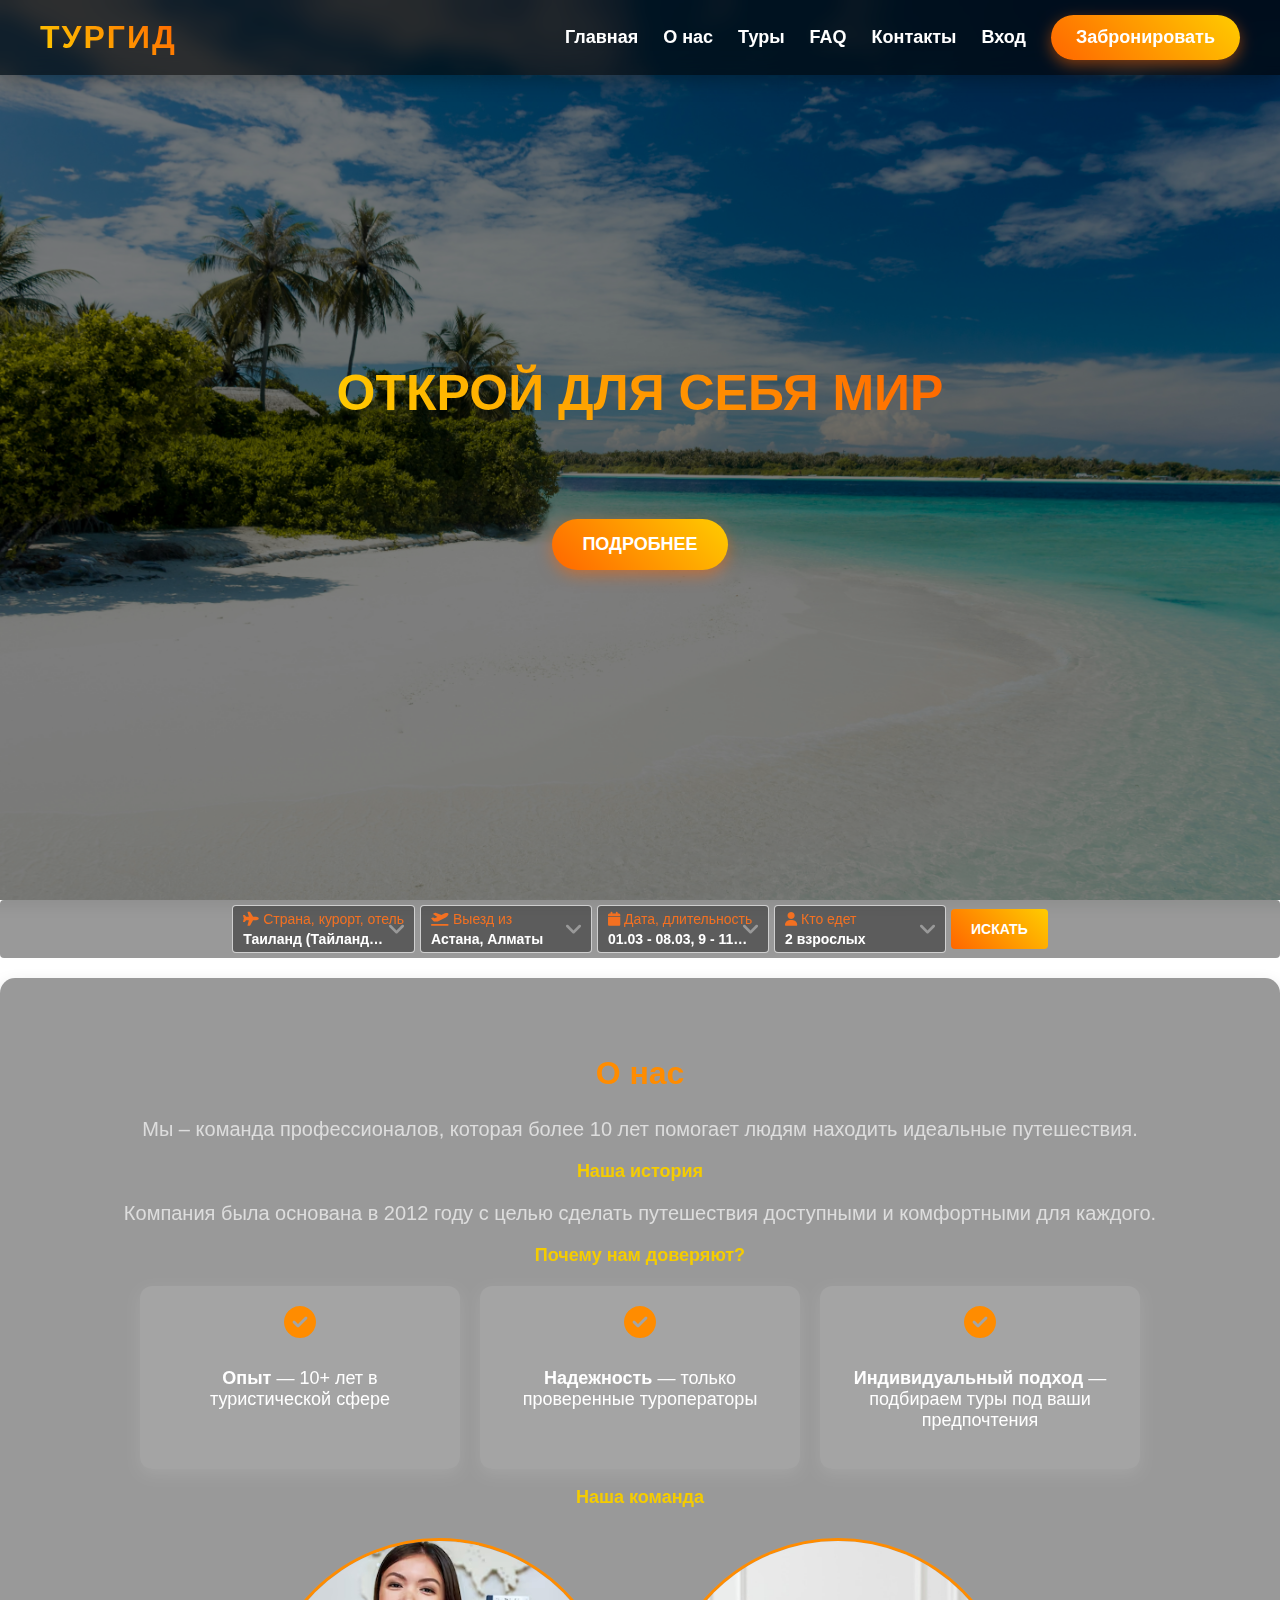
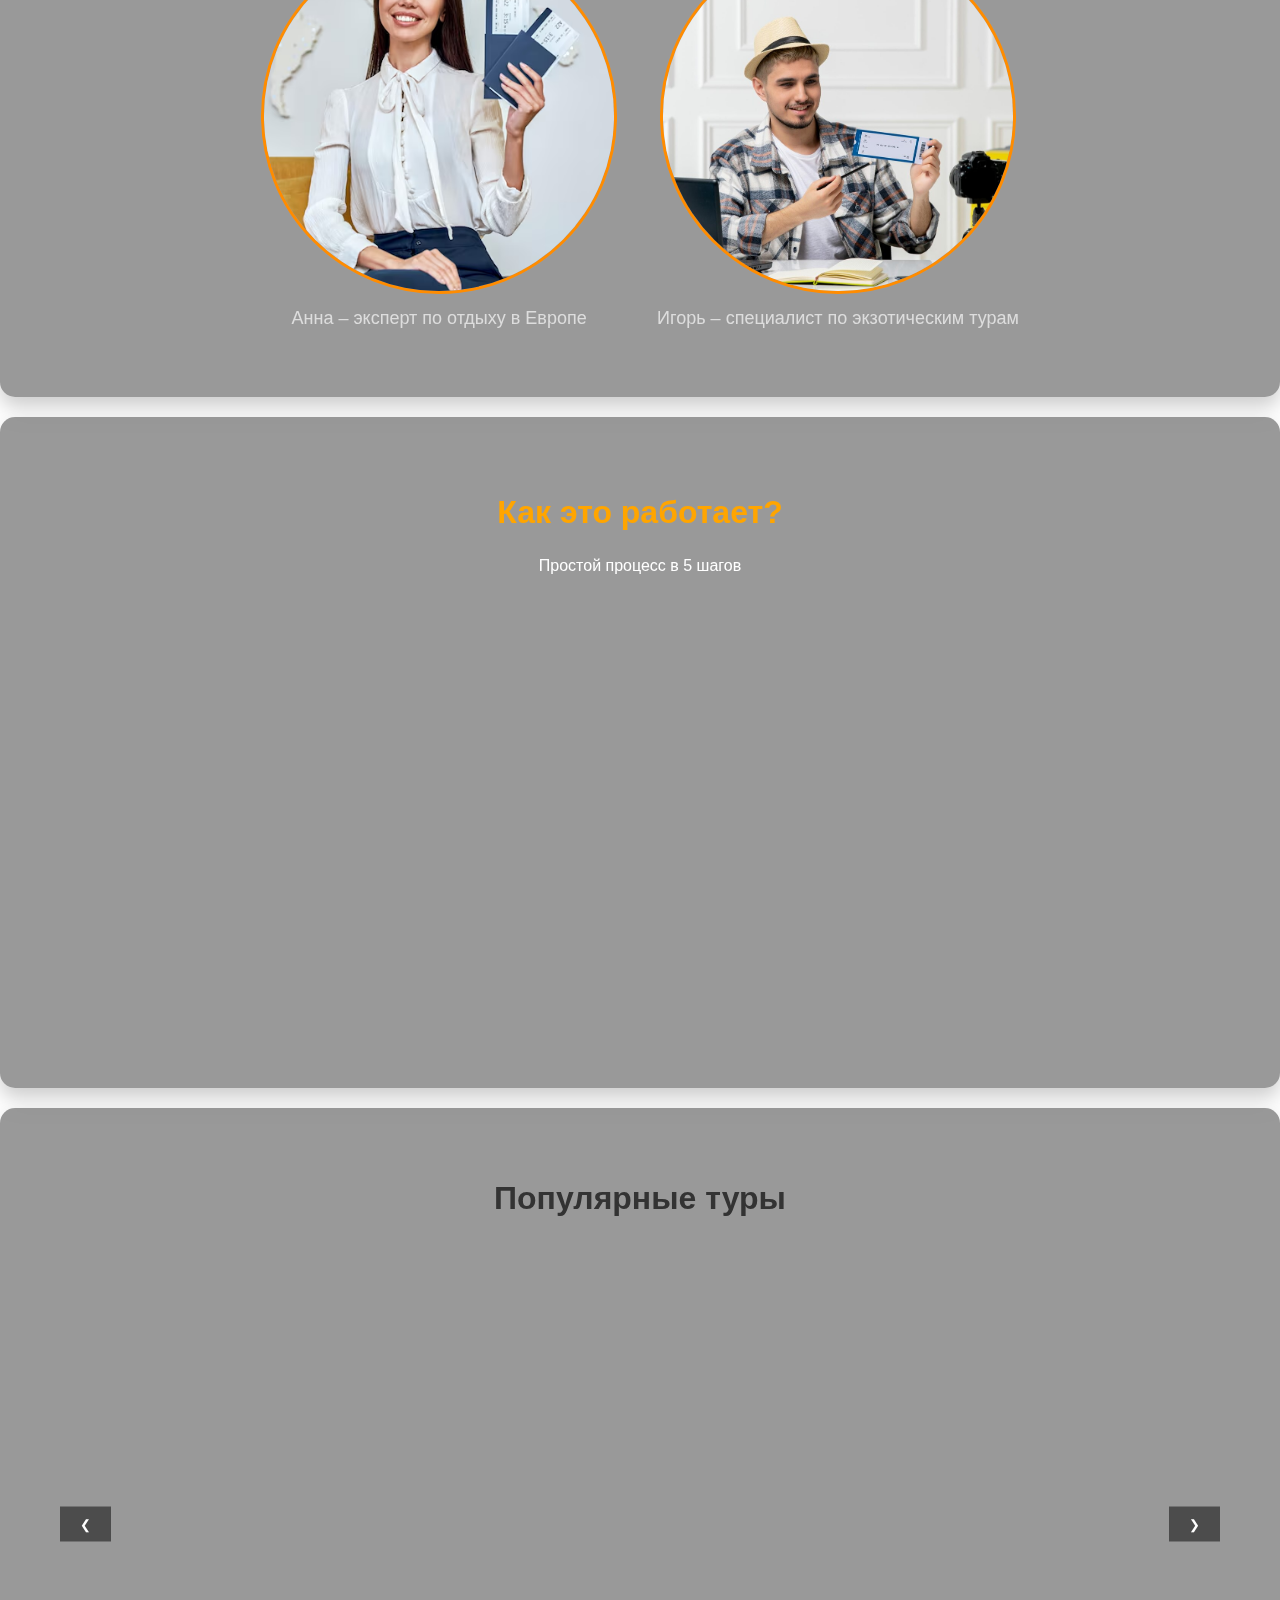
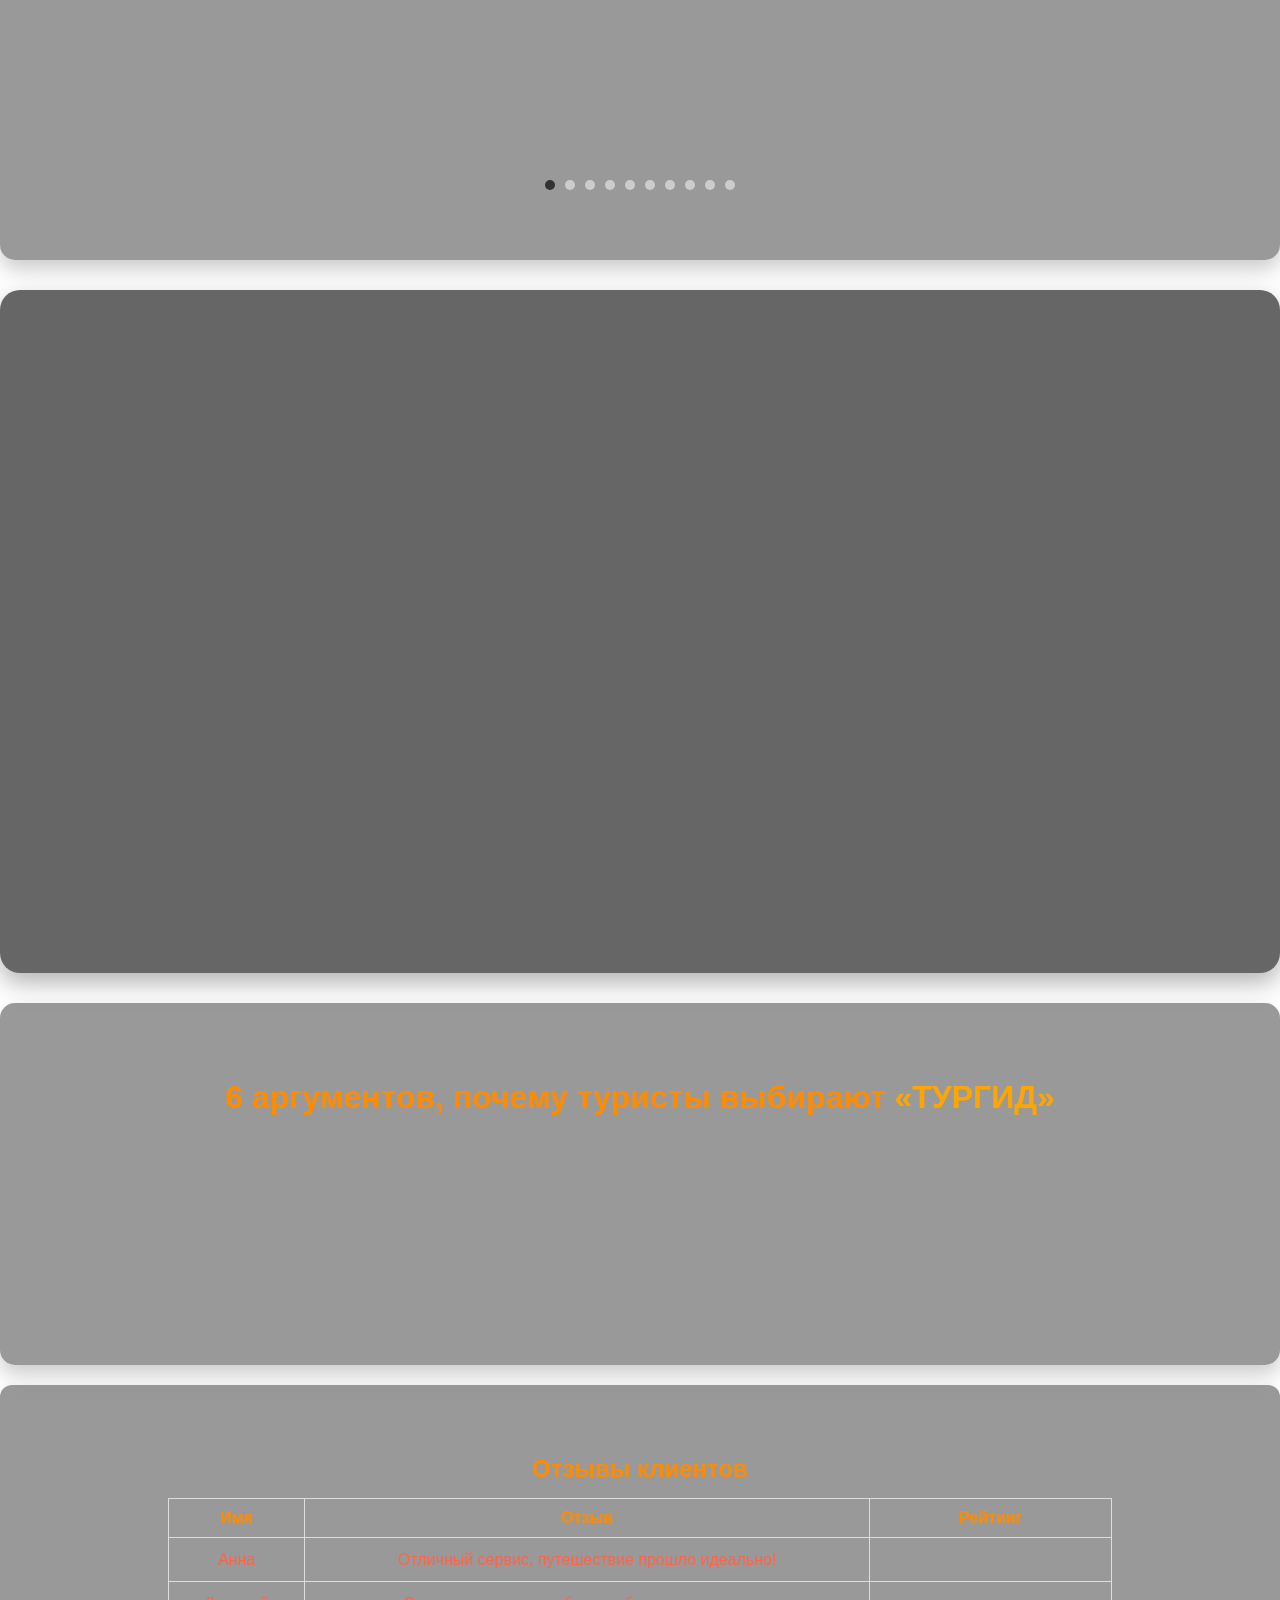
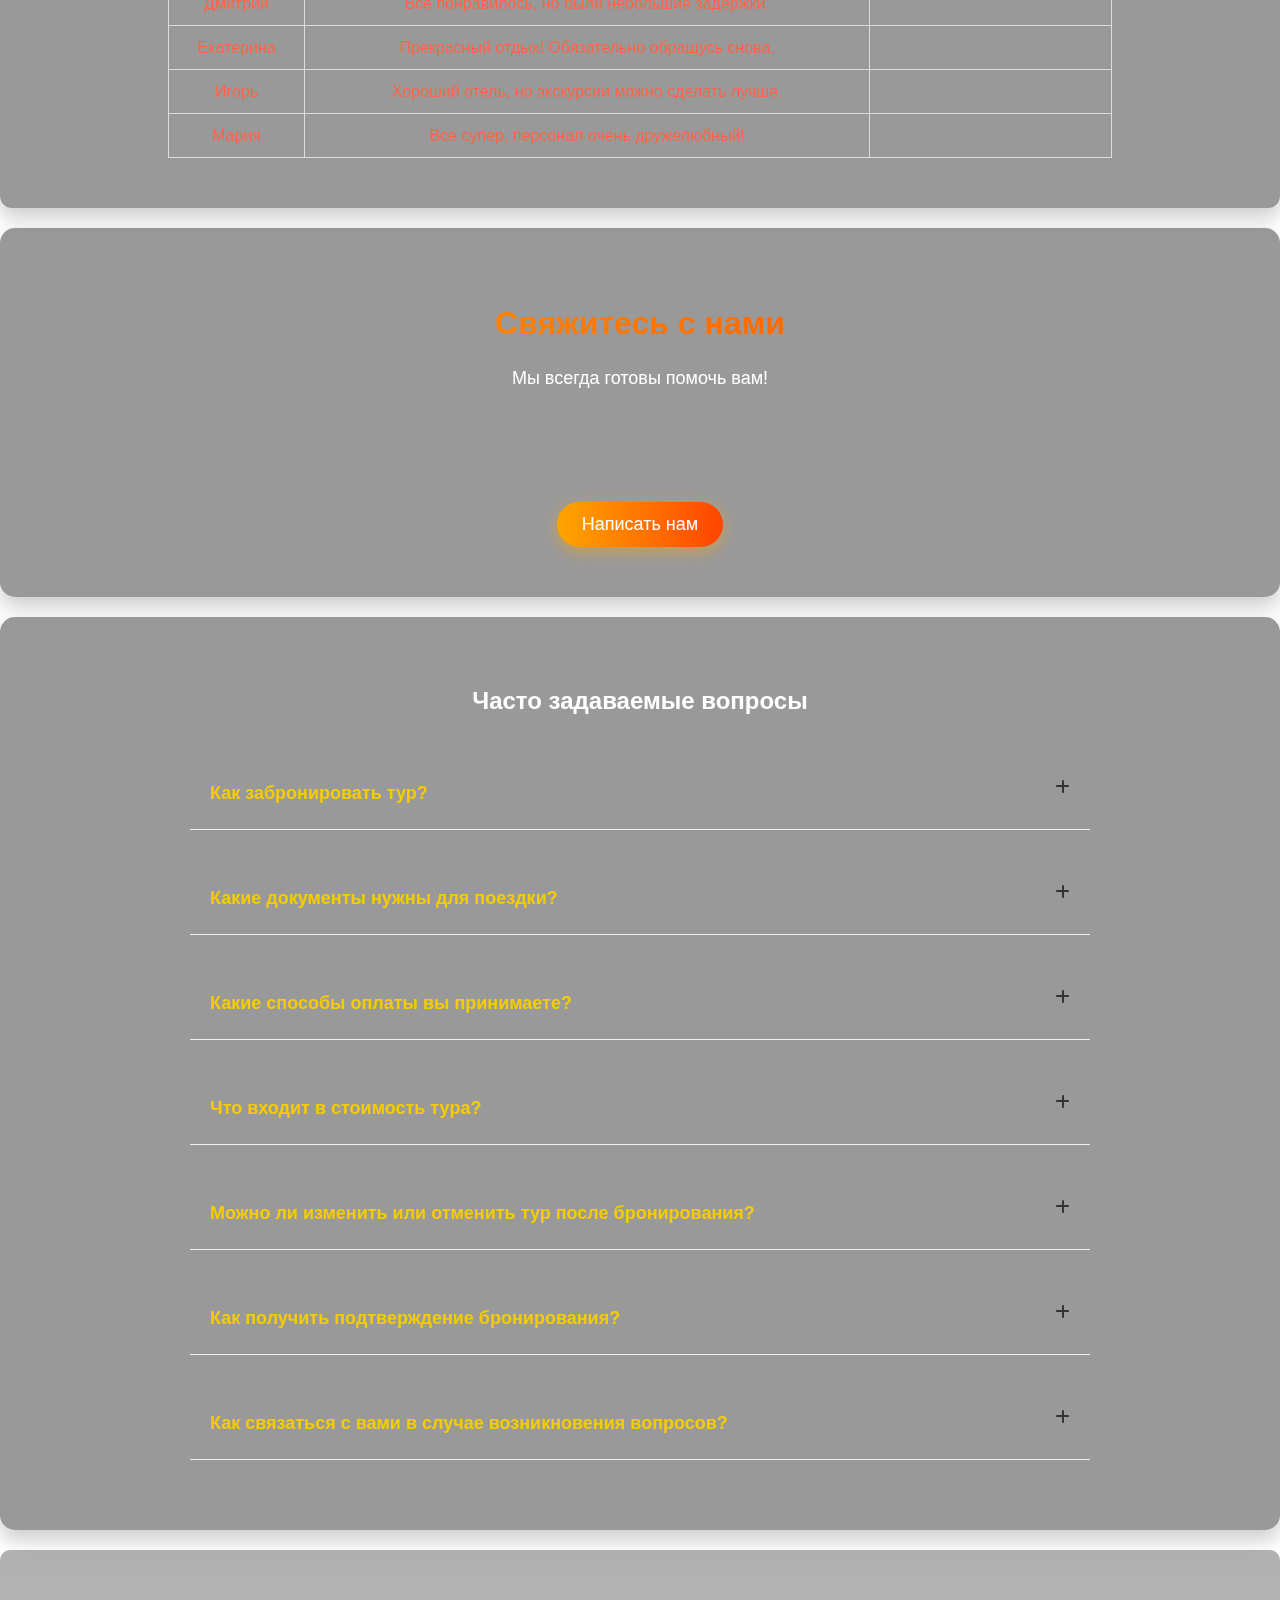
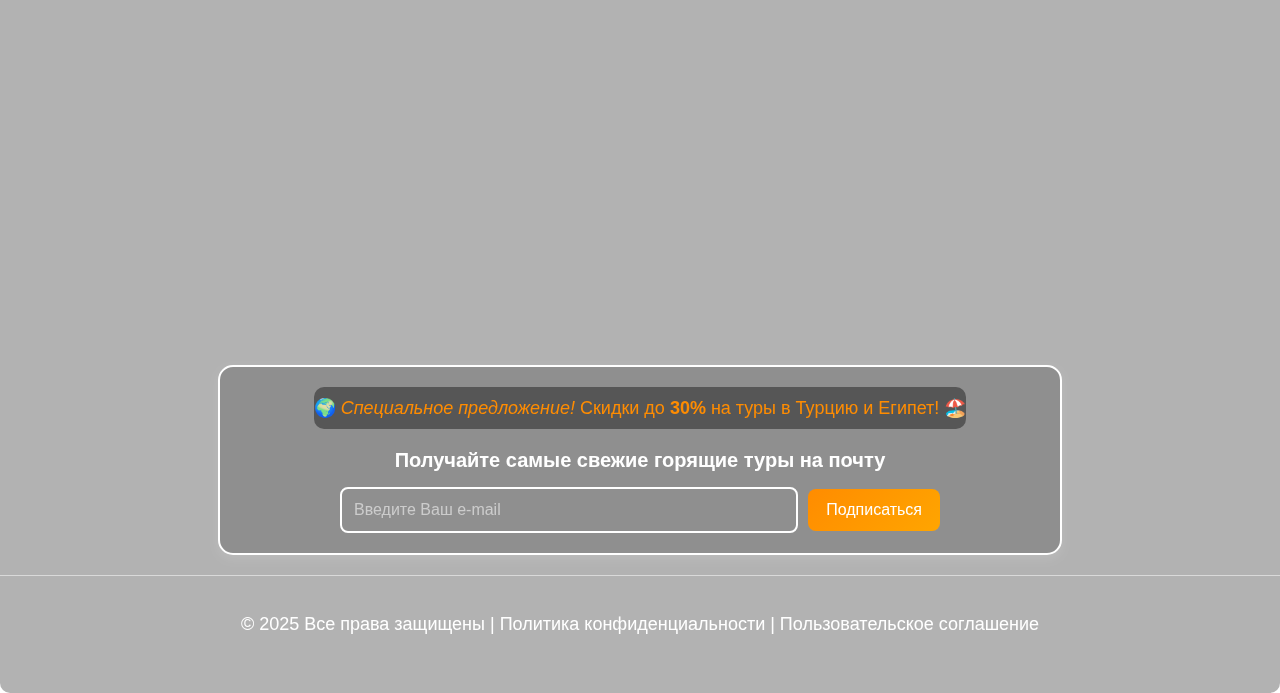
==== commit a66d2659: "add search system (tours) + send email (Not working yet)" ====
--- a/index.html
+++ b/index.html
@@ -39,6 +39,88 @@
       </div>
     </section>
 
+    <div class="search-panel">
+      <div class="search-item" data-dropdown="dropdown-1">
+        <span class="search-label">
+          <i class="fa fa-plane"></i> Страна, курорт, отель
+        </span>
+        <span class="search-value">Таиланд (Тайланд), Все курорты...</span>
+        <i class="fa fa-angle-down icon-arrow"></i>
+    
+        
+        <div id="dropdown-1" class="dropdown-menu">
+          <div class="dropdown-section">
+            <label><input type="checkbox" /> Таиланд</label><br />
+            <label><input type="checkbox" /> Турция</label><br />
+            <label><input type="checkbox" /> Египет</label><br />
+            <label><input type="checkbox" /> ОАЭ</label><br />
+            <label><input type="checkbox" /> Греция</label><br />
+          </div>
+        </div>
+      </div>
+    
+      <div class="search-item" data-dropdown="dropdown-2">
+        <span class="search-label">
+          <i class="fa fa-plane-departure"></i> Выезд из
+        </span>
+        <span class="search-value">Астана, Алматы</span>
+        <i class="fa fa-angle-down icon-arrow"></i>
+    
+        <!-- Выпадающее меню 2 -->
+        <div id="dropdown-2" class="dropdown-menu">
+          <div class="dropdown-section">
+            <label><input type="checkbox" /> Астана</label><br />
+            <label><input type="checkbox" /> Алматы</label><br />
+            <label><input type="checkbox" /> Шымкент</label><br />
+            <!-- ... и т.д. -->
+          </div>
+        </div>
+      </div>
+    
+      <!-- Блок 3: Дата, длительность -->
+      <div class="search-item" data-dropdown="dropdown-3">
+        <span class="search-label">
+          <i class="fa fa-calendar"></i> Дата, длительность
+        </span>
+        <span class="search-value">01.03 - 08.03, 9 - 11 ночей</span>
+        <i class="fa fa-angle-down icon-arrow"></i>
+    
+        <!-- Выпадающее меню 3 -->
+        <div id="dropdown-3" class="dropdown-menu">
+          <div class="dropdown-section">
+            <label>Дата вылета: <input type="date" /></label><br />
+            <label>Длительность: 
+              <input type="number" min="1" placeholder="мин" /> -
+              <input type="number" min="1" placeholder="макс" /> ночей
+            </label>
+          </div>
+        </div>
+      </div>
+    
+      <!-- Блок 4: Кто едет -->
+      <div class="search-item" data-dropdown="dropdown-4">
+        <span class="search-label">
+          <i class="fa fa-user"></i> Кто едет
+        </span>
+        <span class="search-value">2 взрослых</span>
+        <i class="fa fa-angle-down icon-arrow"></i>
+    
+        <!-- Выпадающее меню 4 -->
+        <div id="dropdown-4" class="dropdown-menu">
+          <div class="dropdown-section">
+            <label>Взрослые: <input type="number" value="2" min="1" /></label><br />
+            <label>Дети: <input type="number" value="0" min="0" /></label><br />
+            <!-- и т.д. -->
+          </div>
+        </div>
+      </div>
+    
+      <!-- Кнопка "Искать" -->
+      <button class="search-button">ИСКАТЬ</button>
+    </div>
+    
+    
+
     <section id="about" class="about">
       <div class="about-container">
         <h2>О нас</h2>
@@ -76,6 +158,8 @@
         </div>
       </div>
     </section>
+
+    
     
     <section class="steps">
       <h2>Как это работает?</h2>
@@ -923,7 +1007,7 @@
       
     </div>
 
-    <script src="scripts/home.js"></script>
+    <script src="scripts/login-container.js"></script>
     <script src="scripts/tour-card.js"></script>
     <script src="scripts/step.js"></script>
     <script src="scripts/advantage-item.js"></script>
@@ -937,5 +1021,7 @@
     <script src="scripts/booking.js"></script>
     <script src="scripts/showContacts.js"></script>
     <script src="scripts/faq-anim.js"></script>
+    <script src="scripts/search-item.js"></script>
+    <script src="scripts/search-system.js"></script>
   </body>
 </html>
--- a/style.css
+++ b/style.css
@@ -286,6 +286,148 @@
   margin-top: 10px;
   font-size: 18px;
   color: #ddd;
+}
+
+.search-panel {
+  display: flex;
+  align-items: center;
+  justify-content: center;
+  background: rgba(0, 0, 0, 0.4);
+  backdrop-filter: blur(8px);
+  border-radius: 4px;
+  padding: 5px;
+  gap: 5px;
+  margin-bottom: 10px;
+}
+
+.search-item {
+  position: relative;
+  display: flex;
+  flex-direction: column;
+  justify-content: center;
+  background: rgba(0, 0, 0, 0.4);
+  border-radius: 4px;
+  padding: 5px 10px;
+  cursor: pointer;
+  min-width: 150px; 
+  border: 1px solid rgba(255, 255, 255, 0.7);
+}
+
+.search-item:hover {
+  background-color: rgba(0, 0, 0, 0.15);
+}
+
+.search-label {
+  font-size: 14px;
+  color: #f37021;
+  display: flex;
+  align-items: center;
+  gap: 4px;
+  margin-bottom: 4px;
+}
+
+.search-value {
+  font-size: 14px;
+  font-weight: 600;
+  color: #fff;
+  white-space: nowrap; 
+  overflow: hidden;
+  text-overflow: ellipsis;
+  max-width: 140px; 
+}
+
+
+.icon-arrow {
+  position: absolute;
+  right: 8px;
+  top: 50%;
+  transform: translateY(-50%);
+  color: #999;
+  font-size: 20px;
+}
+
+
+.search-button {
+  background: linear-gradient(45deg, #ff6600, #ffcc00);
+  color: #fff;
+  border: none;
+  border-radius: 4px;
+  padding: 12px 20px;
+  font-size: 14px;
+  font-weight: 600;
+  cursor: pointer;
+  transition: background-color 0.3s ease;
+}
+
+.search-button:hover {
+  background-color: #d95d1d; 
+}
+
+
+.dropdown-menu {
+  position: absolute;
+  top: 100%;
+  left: 0;
+  background-color: #fff;
+  border: 1px solid #ddd;
+  border-radius: 4px;
+  width: 300px;
+  padding: 10px;
+  display: none; 
+  box-shadow: 0 2px 8px rgba(0, 0, 0, 0.15);
+  opacity: 0;
+  transform: translateY(-10px);
+  transition: opacity 0.2s ease, transform 0.2s ease;
+  
+}
+
+
+.dropdown-section {
+  margin-bottom: 10px;
+}
+
+.dropdown-section:last-child {
+  margin-bottom: 0;
+}
+
+
+.dropdown-section label {
+  font-size: 14px;
+  color: #333;
+  cursor: pointer;
+}
+
+.dropdown-section input[type="checkbox"] {
+  margin-right: 5px;
+}
+
+
+.dropdown-section label:hover {
+  background-color: rgba(0, 0, 0, 0.15);
+}
+
+
+.dropdown-menu.open {
+  display: block;
+}
+
+
+
+.icon-arrow {
+  transition: transform 0.2s ease;
+}
+
+.icon-arrow.rotate {
+  transform: rotate(180deg);
+}
+
+.dropdown-menu.open {
+  display: block;
+}
+
+.dropdown-menu.fade-in {
+  opacity: 1;
+  transform: translateY(0);
 }
 
 
@@ -1809,6 +1951,7 @@
 }
 
 
+
 .toast {
   display: none;
   position: fixed;
@@ -1845,3 +1988,4 @@
 
 
 
+
